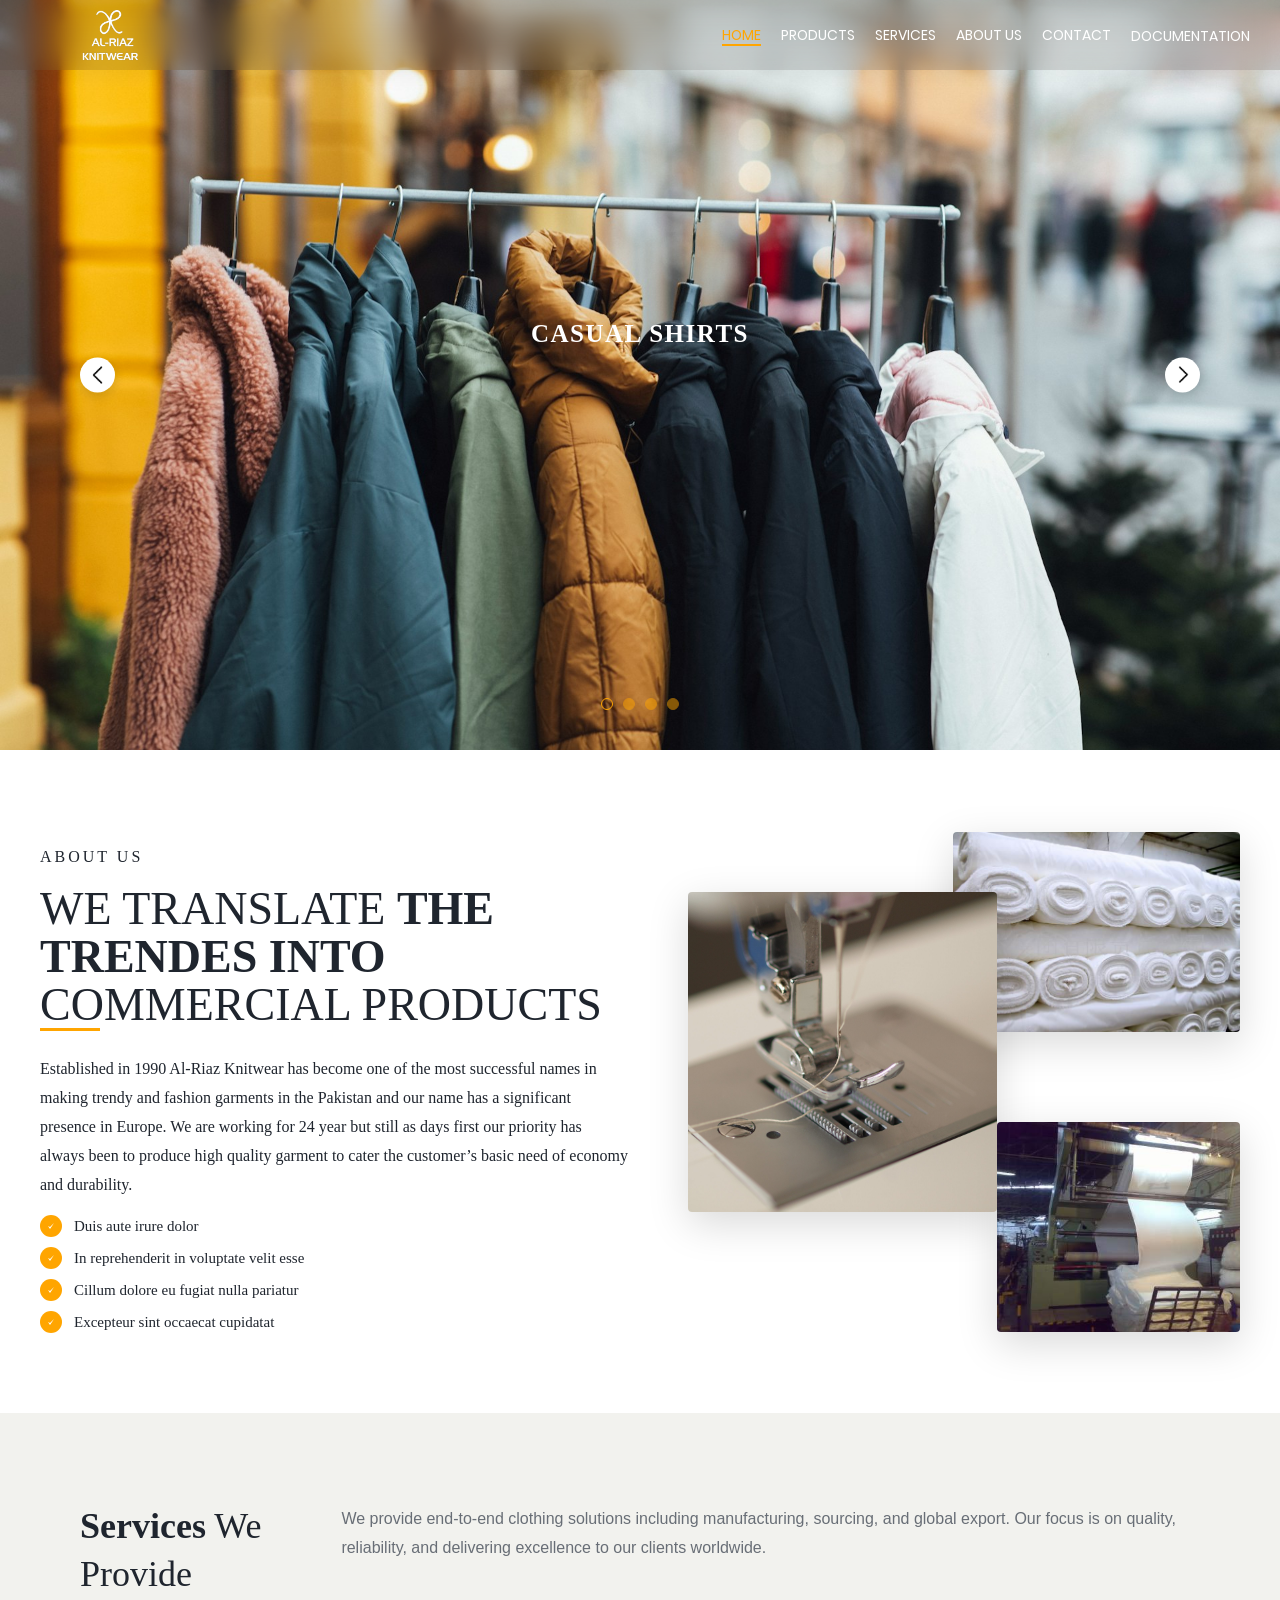
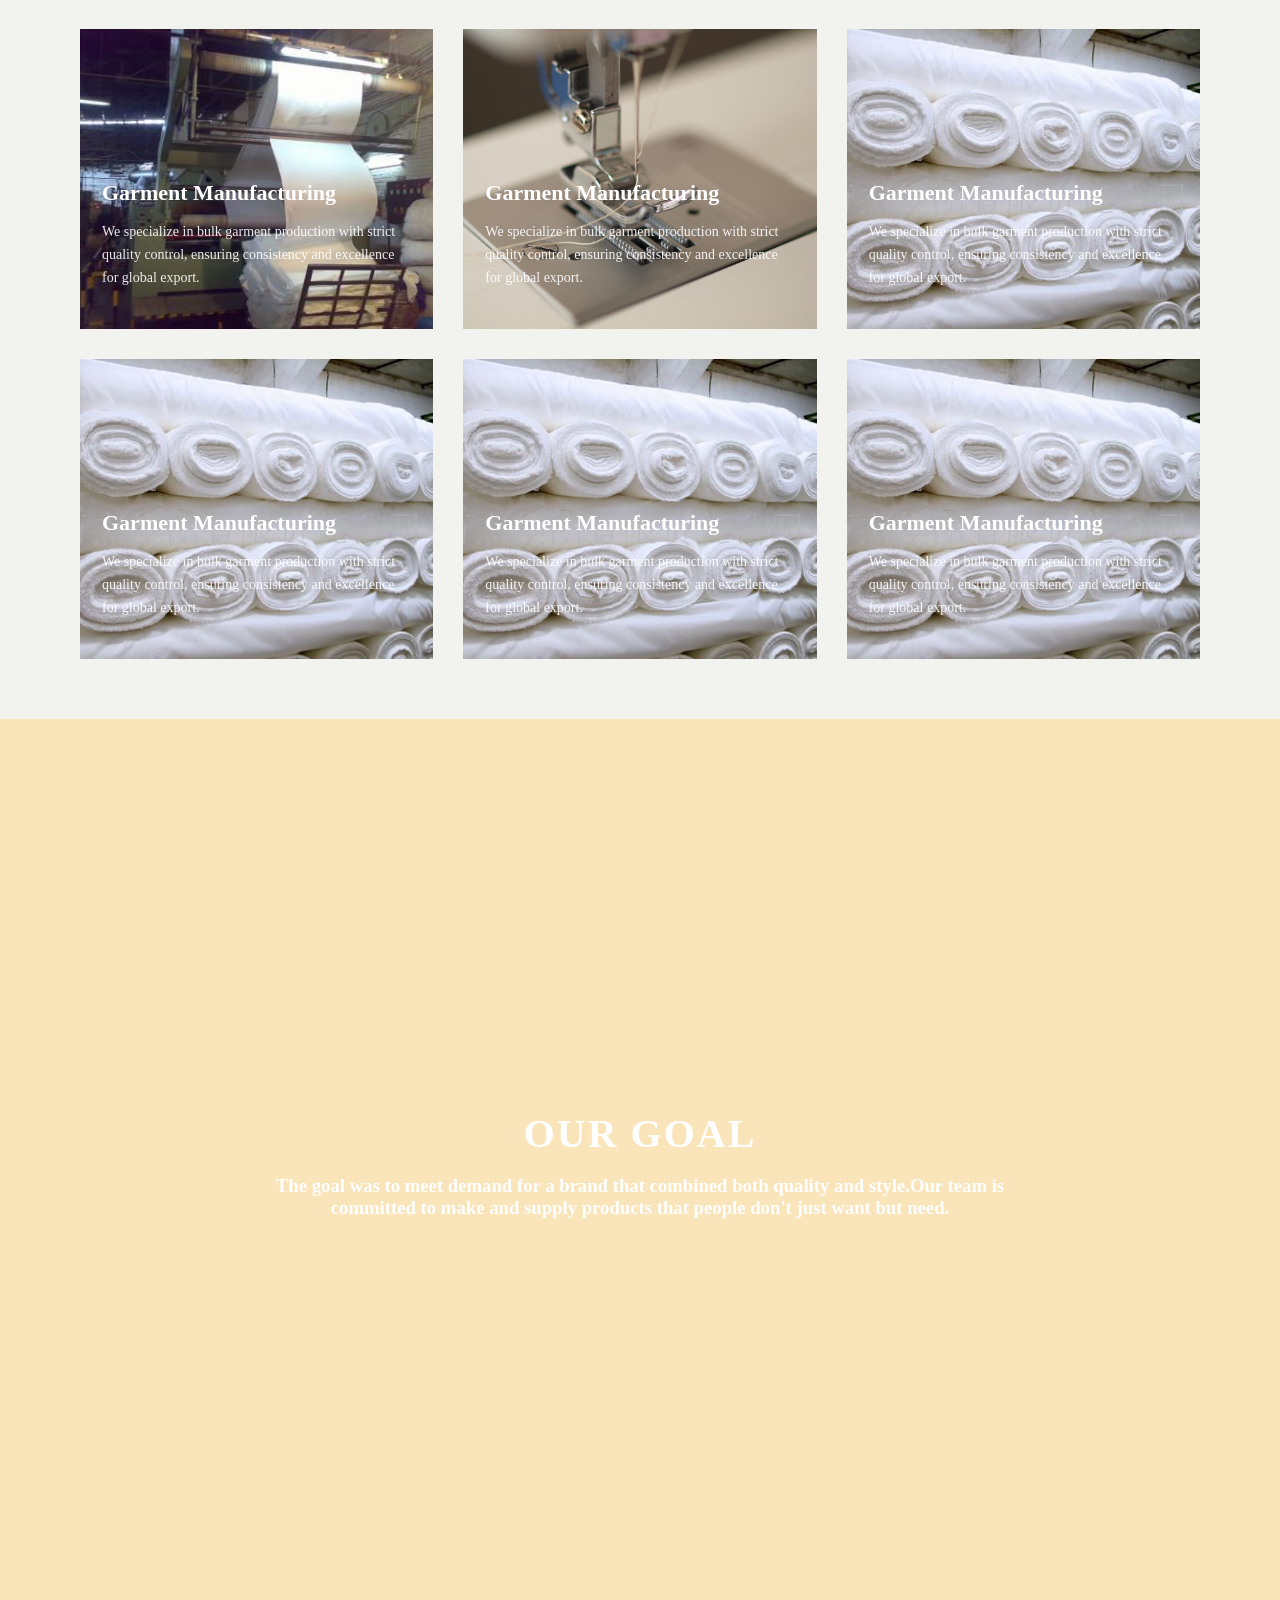
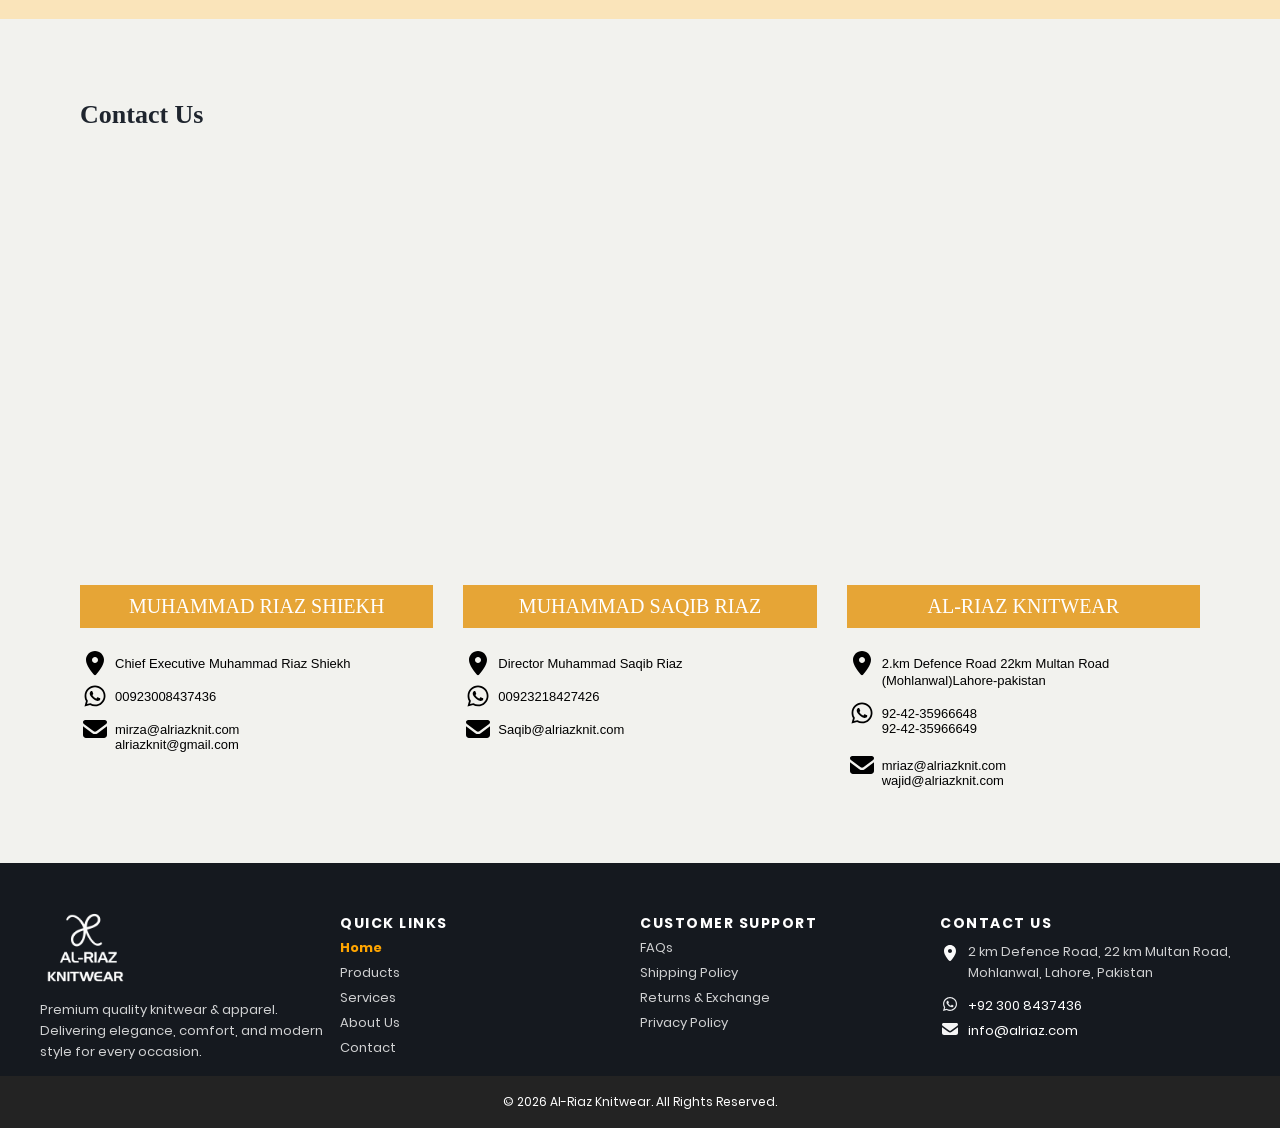
==== index.html @ 2ae4f2ba "first commit" ====
<!DOCTYPE html>
<html lang="en">
<head>
  <meta charset="UTF-8">
  <meta name="viewport" content="width=device-width, initial-scale=1.0">
  <title>Al-Riaz</title>
  <link rel="stylesheet" href="./css/index.css">
</head>
<header class="header">
  <div class="header-main">
    <div class="logo">
      <a href="./index.html">
        <img src="./assets/images/Logo main .png" alt="Logo">
      </a>
    </div>
     <button class="menu-toggle" id="menuToggle">☰</button>
    <nav class="nav" id="mainNav">
      <button id="closeMenu" class="close-btn">✖</button>
       <a href='#home' class="nav-link">Home</a>
      <a href="#products" class="nav-link">Products</a>
      <a href="#services" class="nav-link">Services</a>
      <a href="#About-us" class="nav-link">About Us</a>
      <a href="#contact" class="nav-link">Contact</a>
      <!-- <a href="#" class="nav-link">Documentation</a> -->
       <div class="nav-item dropdown">
  <a href="#" class="nav-link">Documentation</a>

  <div class="dropdown-menu">
    <a href="#" onclick="window.open('./Pdf/Smeta Audit Report of Al-Riaz Knitwear (Pvt.) Limited-2015.pdf')"
    >Sedex Report</a>
    <a href="#">Sedex Report Online</a>
    <a href="#" onclick="window.open('./Pdf/AL-Riaz profile .pdf')"
    >Profile</a>
  </div>
</div>

    </nav>
  </div>
</header>
<body>
 <div class="simple-carousel" id="home">
    <div class="carousel-slide">
      <div class="banner" style="background-image: url(./assets/images/markus-spiske-oEoe-qfymZQ-unsplash.jpg);">
        
        <div class="text-wrapper">
          <div class="overlay-text">
         <h3 class="first-text"><b>Casual Shirts</b></h3>
          </div>
       </div>
        </div>
      </div>
    
    <div class="carousel-slide">
      <div class="banner" style="background-image: url(./assets/images/northleg-official-r-ZMdzBOw-o-unsplash.jpg);">
      <div class="text-wrapper">
          <div class="overlay-text">
         <h3 class="first-text"><b>Casual Shirts</b></h3>
          </div>
        </div>
        </div>
      </div>
  

    <div class="carousel-slide">
      <div class="banner" style="background-image: url(./assets/images/neil-wallace-eTCogYz7kQE-unsplash.jpg);">
      <div class="text-wrapper">
          <div class="overlay-text">
         <h3 class="first-text"><b>Casual Shirts</b></h3>
          </div>
        </div>
      </div>
    </div>
    <div class="carousel-slide">
      <div class="banner" style="background-image: url(./assets/images/northleg-official-r-ZMdzBOw-o-unsplash.jpg);">
        <div class="text-wrapper">
          <div class="overlay-text">
         <h3 class="first-text"><b>Casual Shirts</b></h3>
          </div>
        </div>
      </div>
    </div>
    

    <!-- Navigation buttons -->
    <button class="prev">
  <img src="./assets/images/left-chevron.png" alt="">
</button>

<button class="next">
  <img src="./assets/images/right-arrow-angle.png" alt="">
</button>
    <div class="pagination"></div>
  </div>
 

<div class="about-section" id="About-us">

  <!-- LEFT: Content -->
  <div class="about-content" id="aboutContent">
    <p class="label" >About Us</p>  
    <h2 class="about-heading">WE TRANSLATE <strong>THE TRENDES INTO</strong> COMMERCIAL PRODUCTS</h2>
    <div class="divider"></div>
    <p class="about-text">Established in 1990 Al-Riaz Knitwear has become one of the most successful names in making trendy and fashion garments in the Pakistan and our name has a significant presence in Europe.
       We are working for 24 year but still as days first our priority has always been to produce high quality garment to cater the customer’s basic need of economy and durability.</p>
    <ul class="feature-list">
      <li>
        <span class="icon">
          <svg viewBox="0 0 10 10"><polygon points="2,5 4,8 8,2 4,6"/></svg>
        </span>
        Duis aute irure dolor
      </li>
      <li>
        <span class="icon">
          <svg viewBox="0 0 10 10"><polygon points="2,5 4,8 8,2 4,6"/></svg>
        </span>
        In reprehenderit in voluptate velit esse
      </li>
      <li>
        <span class="icon">
          <svg viewBox="0 0 10 10"><polygon points="2,5 4,8 8,2 4,6"/></svg>
        </span>
        Cillum dolore eu fugiat nulla pariatur
      </li>
      <li>
        <span class="icon">
          <svg viewBox="0 0 10 10"><polygon points="2,5 4,8 8,2 4,6"/></svg>
        </span>
        Excepteur sint occaecat cupidatat
      </li>
    </ul>
  </div>

  <!-- RIGHT: Images -->
  <div class="about-images" id="aboutImages">
    <div class="img-card top-right">
      <img src="./assets/images/32.jpg" alt="Interior room"/>
    </div>
    <div class="img-card center">
      <img src="./assets/images/Stitching-scaled.jpeg" alt="Industrial worker"/>
    </div>
    <div class="img-card bottom-right">
      <img src="./assets/images/35.jpg" alt="Industrial sparks"/>
    </div>
  </div>

</div>

<!-- --SERVICE--SECTION--START-- -->
 <div class="services-section" id="services">

  <!-- Header: ONE ROW -->
  <div class="services-header">
    <h2 ><strong>Services</strong> We<br>Provide</h2>
   <p>
We provide end-to-end clothing solutions including manufacturing, sourcing, and global export. Our focus is on quality, reliability, and delivering excellence to our clients worldwide.
</p>
  </div>

  <!-- Cards -->
  <div class="cards-grid">

    <!-- Card 1 -->
    <div class="service-card">
      <img src="./assets/images/35.jpg" alt="Iron Welding"/>
      <div class="card-text">
        <h3>Garment Manufacturing</h3>
       <p>We specialize in bulk garment production with strict quality control, ensuring consistency and excellence for global export.</p>
      </div>
    </div>

    <!-- Card 2 -->
    <div class="service-card">
      <img src="./assets/images/Stitching-scaled.jpeg" alt="Petroleum Refinery"/>
      <div class="card-text">
       <h3>Garment Manufacturing</h3>
       <p>We specialize in bulk garment production with strict quality control, ensuring consistency and excellence for global export.</p>
      </div>
    </div>

    <!-- Card 3 -->
    <div class="service-card">
      <img src="./assets/images/32.jpg" alt="Oil Plantation"/>
      <div class="card-text">
        <h3>Garment Manufacturing</h3>
       <p>We specialize in bulk garment production with strict quality control, ensuring consistency and excellence for global export.</p>
      </div>
    </div>
    <div class="service-card">
      <img src="./assets/images/32.jpg" alt="Oil Plantation"/>
      <div class="card-text">
        <h3>Garment Manufacturing</h3>
       <p>We specialize in bulk garment production with strict quality control, ensuring consistency and excellence for global export.</p>
      </div>
    </div>
    <div class="service-card">
      <img src="./assets/images/32.jpg" alt="Oil Plantation"/>
      <div class="card-text">
        <h3>Garment Manufacturing</h3>
       <p>We specialize in bulk garment production with strict quality control, ensuring consistency and excellence for global export.</p>
      </div>
    </div>
    <div class="service-card">
      <img src="./assets/images/32.jpg" alt="Oil Plantation"/>
      <div class="card-text">
        <h3>Garment Manufacturing</h3>
       <p>We specialize in bulk garment production with strict quality control, ensuring consistency and excellence for global export.</p>      </div>
    </div>

  </div>
</div>

<!-- --SERVICE--SECTION--End-- -->


<!-- --OUR-GOAL--SECTION--START-- -->
 <section class="hero-section">
  <div class="overlay"></div>

  <div class="hero-content">
    <h4>OUR GOAL</h4>
    <h3>The goal was to meet demand for a brand that combined both quality and style.Our team is committed to make and supply products that people don't just want but need.</h3>
  </div>
</section>
<!-- --OUR-GOAL--SECTION--EnD-- -->

<!-- --Contact-US--SECTION--Start-->
<div class="contact-section" id="contact">
  <div class="container">
    <h2 class="contact-text">Contact Us</h2>
    <!-- <p>Get in touch with our team for any inquiries or collaborations.</p> -->
 
<div class="map-container">
  <iframe
    id="googleMap"
    width="100%"
    height="450"
    style="border:0;"
    loading="lazy"
    referrerpolicy=""
    allowfullscreen>
  </iframe>
</div>

<div class="contact-container">

  <!-- 1 -->
  <div class="contact-card" >
    <h3>MUHAMMAD RIAZ SHIEKH</h3>
    
  <span class="locicon"><img class="locimg" src="./assets/svg/location-dot-solid-full.svg" alt="">
   <p class="num2">Chief Executive Muhammad Riaz Shiekh</p>
</span>
<span class="locicon">
  <img class="locimg" src="./assets/svg/whatsapp-brands-solid-full.svg" alt="">

  <a href="https://wa.me/923008437436"
     class="num"
     target="_blank">
    00923008437436
  </a>
</span>

<span class="locicon"><img class="locimg" src="./assets/svg/envelope-solid-full.svg" alt="">
<a  class="num" href="https://mail.google.com/mail/?view=cm&fs=1&to=mirza@alriazknit.com" target="_blank">
    mirza@alriazknit.com
    </a>
        
      
      </span>
        <p class="num3">
         
           <a href="https://mail.google.com/mail/?view=cm&fs=1&to=alriazknit@gmail.com" target="_blank">
     alriazknit@gmail.com
    </a>
        </p>
</div>

  <!-- 2 -->
  <div class="contact-card">
    <h3>MUHAMMAD SAQIB RIAZ</h3>
   <span class="locicon"><img class="locimg" src="./assets/svg/location-dot-solid-full.svg" alt="">
   <p class="num2">Director Muhammad Saqib Riaz</p>
</span>
<span class="locicon">
  <img class="locimg" src="./assets/svg/whatsapp-brands-solid-full.svg" alt="">

  <a href="https://wa.me/923218427426"
     class="num"
     target="_blank">
    00923218427426
  </a>
</span>

<span class="locicon"><img class="locimg" src="./assets/svg/envelope-solid-full.svg" alt="">
<a class="num" href="https://mail.google.com/mail/?view=cm&fs=1&to=Saqib@alriazknit.com" target="_blank">
    Saqib@alriazknit.com
    </a>
    </span>
  </div>

  <!-- 3 -->
  <div class="contact-card">
    <h3>AL-RIAZ KNITWEAR</h3>
   <span class="locicon"><img class="locimg" src="./assets/svg/location-dot-solid-full.svg" alt="">
   <a class="num" href="./Contact.html?location=2km+Defence+Road+22km+Multan+Road+(Mohlanwal)+Lahore+Pakistan">
    2.km Defence Road 22km Multan Road (Mohlanwal)Lahore-pakistan
</a>
</span>
   <span class="locicon"><img class="locimg" src="./assets/svg/whatsapp-brands-solid-full.svg" alt="">
<a href="https://wa.me/924235966648"
     class="num"
     target="_blank">
     92-42-35966648
    </a>
      </span>
        <p class="num3">
          <a href="https://wa.me/924235966649"
     aria-label="WhatsApp Al Riaz Knit"
     rel="noopener noreferrer"
     target="_blank"
          >
   92-42-35966649
    </a>
          </p>



          <span class="locicon"><img class="locimg" src="./assets/svg/envelope-solid-full.svg" alt="">
<a class="num" href="https://mail.google.com/mail/?view=cm&fs=1&to=mriaz@alriazknit.com" target="_blank">
    mriaz@alriazknit.com
    </a>
      </span>
        <p class="num3">
          <a href="https://mail.google.com/mail/?view=cm&fs=1&to=wajid@alriazknit.com" target="_blank">
    wajid@alriazknit.com
    </a>
          </p>
  </div>

</div>
 </div>
</div>
<!-- --Contact-US--SECTION--EnD-- -->

<!-- FOOTER -->
<footer class="footer">
  <div class="footer-container">

    <!-- LOGO + ABOUT -->
    <div class="footer-col">
      <img src="./assets/images/Logo main .png" class="footer-logo">
      <p class="logotext">
        Premium quality knitwear & apparel. Delivering elegance, comfort, and
        modern style for every occasion.
      </p>
    </div>

    <!-- QUICK LINKS -->
    <div class="footer-col">
      <h3>Quick Links</h3>
      <ul>
        <!-- <li><a href="./index.html">Home</a></li> -->
         <li><a href="#home" class="active">Home</a></li>
        <li><a href="#products" >Products</a></li>
        <li><a href="#services">Services</a></li>
        <li><a href="#About-us">About Us</a></li>
        <li><a href="#contact">Contact</a></li>
      </ul>
    </div>

    <!-- CUSTOMER SUPPORT -->
    <div class="footer-col">
      <h3>Customer Support</h3>
      <ul>
        <li><a href="#">FAQs</a></li>
        <li><a href="#">Shipping Policy</a></li>
        <li><a href="#">Returns & Exchange</a></li>
        <li><a href="#">Privacy Policy</a></li>
      </ul>
    </div>

    <!-- CONTACT -->
    <div class="footer-col">
      <h3>Contact Us</h3>
      <!-- <p>📍 2 km Defence Road, Lahore</p>
      <p>📞 +92 300 8437436</p>
      <p>✉️ info@alriaz.com</p> -->
      <p class="location1"><span><img src="./assets/svg/location-dot-solid-full.svg" alt=""></span>2 km Defence Road, 22 km Multan Road, Mohlanwal, Lahore, Pakistan
</p>
      <p class="location2"><span><img src="./assets/svg/whatsapp-brands-solid-full.svg" alt=""></span> <a href="tel:+923008437436">+92 300 8437436</a></p><br/>
      <p class="location3"><span><img src="./assets/svg/envelope-solid-full.svg" alt=""></span> <a href="mailto:info@alriaz.com">info@alriaz.com</a></p>
      
    </div>

  </div>

  <!-- BOTTOM -->

<div class="footer-bottom">
    <p >© 2026 Al-Riaz Knitwear. All Rights Reserved.</p>
  </div>

  </footer>
</body>

<!-- Header-heading-script --Start-->
<script>
const mainHeader = document.querySelector('.header');

let lastScroll = 0;
let animTimeout = null;
let hasAnimatedDown = false; 
let hasAnimatedUp = true;  

window.addEventListener('scroll', () => {
    let currentScroll = window.pageYOffset;

    // 🔽 Scroll Down → Hide header
    if (currentScroll > lastScroll) {
        mainHeader.classList.add('hide-top');
        mainHeader.classList.remove('show');

        triggerHeaderAnim('down');
    }

    // 🔼 Scroll Up → Show header
    else {
        mainHeader.classList.remove('hide-top');
        mainHeader.classList.add('show');

        triggerHeaderAnim('up');
    }

    lastScroll = currentScroll;
});

function triggerHeaderAnim(direction) {
  if (window.innerWidth <= 768) return; 

  if (direction === 'down') {
    if (hasAnimatedDown) return; 
    hasAnimatedDown = true;
    hasAnimatedUp = false;
  }

  if (direction === 'up') {
    if (hasAnimatedUp) return; 
    hasAnimatedUp = true;
    hasAnimatedDown = false;
  }

  const animClass = direction === 'down' 
    ? 'animate-from-top' 
    : 'animate-from-bottom';

  mainHeader.classList.remove('animate-from-top', 'animate-from-bottom');
  void mainHeader.offsetWidth;
  mainHeader.classList.add(animClass);

  clearTimeout(animTimeout);
  animTimeout = setTimeout(() => {
    mainHeader.classList.remove('animate-from-top', 'animate-from-bottom');
  }, 600);
}
</script>
<script>
    const menuToggle = document.getElementById("menuToggle");
    const closeMenu = document.getElementById("closeMenu");
    const nav = document.getElementById("mainNav");

    menuToggle.addEventListener("click", () => {
      nav.classList.add("show");
    });

    closeMenu.addEventListener("click", () => {
      nav.classList.remove("show");
    });
  </script>
<!-- Header-heading-script --End-->
  <script>
    const currentPage =
      window.location.pathname.split("/").pop() || "index.html";

    document.querySelectorAll(".nav-link").forEach(link => {
      const linkPage = link.getAttribute("href").replace("./", "");

      if (linkPage === currentPage) {
        link.classList.add("active");
      }
    });
    
  </script>

  <!-- Scroll-based active nav -->
  <script>
    function setActiveNav() {
      const sections = document.querySelectorAll('div[id]');
      let current = '';

      sections.forEach(section => {
        const sectionTop = section.offsetTop - 100; // Adjust for header
        const sectionHeight = section.offsetHeight;
        if (window.pageYOffset >= sectionTop && window.pageYOffset < sectionTop + sectionHeight) {
          current = section.getAttribute('id');
        }
      });

      document.querySelectorAll('.nav-link').forEach(link => {
        link.classList.remove('active');
        const href = link.getAttribute('href');
        if (href === `#${current}`) {
          link.classList.add('active');
        } else if (href === './index.html' && current === '') {
          link.classList.add('active');
        }
      });
    }

    window.addEventListener('scroll', setActiveNav);
    setActiveNav(); // Set on load
  </script>


<!-- BACKGROUNG--IAGE---START -->
   <script>
const slides = document.querySelectorAll(".carousel-slide");
const prevBtn = document.querySelector(".prev");
const nextBtn = document.querySelector(".next");
const pagination = document.querySelector(".pagination");

let currentIndex = 0;

slides.forEach((_, index) => {
  const dot = document.createElement("div");
  dot.classList.add("dot");

  dot.addEventListener("click", () => {
    currentIndex = index;
    showSlide(currentIndex);
  });

  pagination.appendChild(dot);
});

const dots = document.querySelectorAll(".dot");
function showSlide(index) {
  // Pehle wali slide ko prev-slide class do
  slides.forEach(slide => {
    if (slide.classList.contains("active")) {
      slide.classList.add("prev-slide");
      slide.classList.remove("active");

      // Animation khatam hone ke baad prev-slide remove karo
      setTimeout(() => {
        slide.classList.remove("prev-slide");
      }, 600);
    }
  });
  // Dots update karo
  dots.forEach(dot => dot.classList.remove("active"));

  // Nai slide active karo
  slides[index].classList.add("active");
  dots[index].classList.add("active");
}
// next / prev
function nextSlide() {
  currentIndex = (currentIndex + 1) % slides.length;
  showSlide(currentIndex);
}

function prevSlide() {
  currentIndex = (currentIndex - 1 + slides.length) % slides.length;
  showSlide(currentIndex);
}

nextBtn.addEventListener("click", nextSlide);
prevBtn.addEventListener("click", prevSlide);

setInterval(nextSlide, 4000);

showSlide(currentIndex);
</script>
<!-- BACKGROUNG--IAGE---END -->

<!-- --ABOUT--SECTION--SECRIPT--START-- -->
<script>
  const observer = new IntersectionObserver((entries) => {
    entries.forEach(entry => {
      if (entry.isIntersecting) {
        entry.target.classList.add('visible');
        observer.unobserve(entry.target);
      }
    });
  }, { threshold: 0.15 });

  document.querySelectorAll('#aboutContent, #aboutImages').forEach(el => observer.observe(el));

  // Trigger immediately if already in view (page load)
  window.addEventListener('load', () => {
    document.querySelectorAll('#aboutContent, #aboutImages').forEach(el => {
      const rect = el.getBoundingClientRect();
      if (rect.top < window.innerHeight) el.classList.add('visible');
    });
  });
</script>
<!-- --ABOUT--SECTION--SECRIPT--END-- -->

<!-- Map--Script -->
<script>
function loadMap(location) {
  document.getElementById("googleMap").src =
    "https://www.google.com/maps?q=" +
    encodeURIComponent(location) +
    "&output=embed";
}


window.addEventListener("DOMContentLoaded", () => {
  const params = new URLSearchParams(window.location.search);
  const loc = params.get("location");

 
  loadMap(
    loc
      ? loc
      : "2 km Defence Road, 22 km Multan Road, Mohlanwal, Lahore, Pakistan"
  );
});
</script>
<!-- // Drop-Down -->
<script>
  document.querySelectorAll('.dropdown > .nav-link').forEach(link => {
  link.addEventListener('click', function(e) {
    if (window.innerWidth <= 768) {
      e.preventDefault();
      this.nextElementSibling.classList.toggle('show-dropdown');
    }
  });
});
</script>
</html>
---- css/index.css ----
@font-face {
  font-family: "poppins";
  src: url("../assets/fonts/Poppins-Regular.ttf") format("truetype");
  font-weight: 400;
}

@font-face {
  font-family: "poppins";
  src: url("../assets/fonts/Poppins-Bold.ttf") format("truetype");
  font-weight: 700;
}

@font-face {
  font-family: "poppins";
  src: url("../assets/fonts/Poppins-ExtraBold.ttf") format("truetype");
  font-weight: 800;
}
/* *,
*::before,
*::after {
  box-sizing: border-box;
  margin: 0;
  padding: 0;
} */
html,
body {
  margin: 0;
  padding: 0;
  box-sizing: border-box;
  scroll-behavior: smooth;
  overflow-x: hidden;
  width: 100%;
}
/* body {
  margin: 0;
  padding: 0;
  box-sizing: border-box;
  scroll-behavior: smooth;
} */
/* parent */
.dropdown {
  position: relative;
}

/* menu hidden */
.dropdown-menu {
  position: absolute;
  top: 100%;
  left: 0;
  background: white;
  min-width: 400px;
  display: flex;
  flex-direction: column;

  opacity: 0;
  visibility: hidden;
  transform: translateY(10px);

  transition: all 0.3s ease;
  box-shadow: 0 5px 15px rgba(0,0,0,0.1);
  z-index: 1000;
}

/* links */
.dropdown-menu a {
  padding: 10px 12px;
  text-decoration: none;
  color: black;
  font-size: 13px;
}

.dropdown-menu a:hover {
  background: orange;
}

/* show on hover */
.dropdown:hover .dropdown-menu {
  opacity: 1;
  visibility: visible;
  transform: translateY(0);
}
/* .show-dropdown {
  opacity: 1 !important;
  visibility: visible !important;
  transform: translateY(0) !important;
} */
.header {
  background: rgba(53, 50, 50, 0.178);
  backdrop-filter: blur(17px);
  box-sizing: border-box;
  margin: 0;
  /* padding: 0px 0px; */
  position: fixed;
  left: 0;
  width: 100%;
  height: 70px;
  z-index: 1001;
  display: flex;
  transition:
    transform 0.3s ease,
    top 0.3s ease;
  box-shadow: 0 4px 20px rgba(0, 0, 0, 0.06);
}
.header.scrolled {
  /* padding: 8px 0px; */
  box-shadow: 0 6px 25px rgba(0, 0, 0, 0.1);
}
.header.hide-top {
  transform: translateY(-100%);
}

.header.show {
  transform: translateY(0);
}
.header-main {
  display: flex;
  align-items: center;
  width: 100%;
  transition:
    transform 0.4s ease,
    opacity 0.4s ease;
  opacity: 1;
  justify-content: space-between; /* 👈 important */

  position: relative;
}

.header.hide-top .header-main {
  transform: translateY(-30px);
  opacity: 0;
}

/* show state */
.header.show .header-main {
  transform: translateY(0);
  opacity: 1;
}

.logo img {
  width: 110px;
  position: relative;
  left: 50%;
  margin-top: 12px;
}

.nav {
  font-family: poppins;
  font-weight: 400;
  display: flex;
  gap: 20px;
  align-items: center;
  text-transform: uppercase;
  justify-content: flex-end;
  flex: 1;
  margin-right: 30px;
  order: 2;
}

.nav-link {
  position: relative;
  text-decoration: none;
  font-size: 14px;
  color: white;
  text-underline-offset: 0.15em;
  display: inline-block;
}

.nav-link::after {
  content: "";
  position: absolute;
  left: 0;
  bottom: 0;
  width: 100%;
  height: 2px;
  background-color: orange;
  transform: scaleX(0);
  transition: transform 0.3s ease;
}
.nav-link.active::after {
  transform: scaleX(1);
}
.nav-link:hover::after {
  transform: scaleX(1);
}

.nav-link::after {
  transform-origin: right;
}
.nav-link:hover::after {
  transform-origin: left;
}

.nav-link.active {
  color: orange;
  /* text-decoration-color: currentColor; */
}

.menu-toggle {
  display: none;
}

.close-btn {
  display: none;
}

.search-overlay {
  position: fixed;
  top: 0;
  left: 0;
  width: 100%;
  height: 100%;
  backdrop-filter: blur(3px);
  background: rgba(0, 0, 0, 0.2);
  display: none;
  z-index: 3000;
  transition: opacity 0.3s ease;
}

/* Active state */
.search-overlay.active {
  display: block;
  animation: fadeIn 0.3s ease forwards;
}

.search-container {
  position: absolute;
  top: 15%; /* thoda niche from header */
  left: 50%;
  transform: translateX(-50%);
  width: 80%;
  max-width: 500px;
  background: #fff;
  padding: 10px 10px;
  box-shadow: 0 5px 25px rgba(0, 0, 0, 0.2);
  display: flex;
  align-items: center;
}
.search-container img {
  width: 18px;
  margin-left: 10px;
}
.search-btn {
  background: none;
  border: none;
  font-size: 18px;
  cursor: pointer;
  margin-left: auto;
  position: relative;
  color: white;
  order: 3;
}
.search-btn img {
  width: 23px;
  filter: invert(1) brightness(1.2);
}

.search-input {
  width: 100%;
  border: none;
  outline: none;
  background: transparent;
  font-size: 14px;
  padding-left: 0px;
  flex: 1;
}

.search-close {
  position: absolute;
  top: -35px;
  left: 0px;
  background: none;
  border: none;
  font-size: 18px;
  border-radius: 50%;
  cursor: pointer;
  color: white;
}
.header.search-open {
  height: 80px;
  transition: height 0.3s ease;
}

/* Fade in animation */
@keyframes fadeIn {
  from {
    opacity: 0;
  }
  to {
    opacity: 1;
  }
}
.search-close.active {
  display: block;
}
.search-icon {
  position: absolute;
  right: 10px;
  top: 50%;
  transform: translateY(-50%);
  width: 16px;
}
@media (min-width: 1440px) {
  .nav-link {
    font-size: 20px;
  }
  .header {
    height: 100px;
  }
  .logo img {
    width: 150px;
  }
  .search-btn img {
    width: 30px;
  }
}
@media (min-width: 768px) and (max-width: 1024px) {
  .nav {
    gap: 20px;
  }
  .logo img {
    width: 100px;

    left: 20px;
  }
}
/* Mobile / Tablet */
@media (max-width: 768px) {
  .nav-link:hover::after {
    left: 0px;
  }
  .nav-link.active::after {
    /* width: 210px; */
    left: 0px;
  }
  .header-main {
    display: flex;
    width: 100%;
    /* padding: 10px 10px; */
    justify-content: center;
    text-align: center;
    position: relative;
    /* box-sizing: border-box; */
  }
  .logo img {
    /* position: absolute; */
    left: 50%;
    transform: translateX(-50%);
  }
  .menu-toggle {
    display: block;
    font-size: 26px;
    background: none;
    border: none;
    margin-right: auto;
    cursor: pointer;
    color: black;
    position: absolute;
    left: 10px;
    padding: 0;
    line-height: 1;
  }

  .nav {
    align-items: flex-start;
    position: absolute;
    top: -100%;
    left: 0;
    /* top: 70px; */
    width: 100%;
    height: 500px;
    /* background: rgba(90, 84, 84, 0.562); */
    background: rgba(71, 70, 70, 0.637);
    flex-direction: column;
    /* padding: 30px 20px; */
    box-shadow: 4px 0 15px rgba(0, 0, 0, 0.15);
    transition: left 0.3s ease;
    z-index: 2000;
    opacity: 0;
    pointer-events: none;
    /* border-bottom: 1px solid rgba(255,255,255,0.1); */
  }
  .nav.show {
    /* position: fixed; */
    /* top: 70px;  */
    opacity: 1;
    pointer-events: auto;
  }

  .nav-link {
    font-size: 14px;
    font-family: poppins;
    text-decoration: none;
    color: #222;
    display: flex;
    margin: auto;
    align-items: center;
    justify-content: center;
    width: 100%;
    border-bottom: 1px solid #b8b5b5;
    /* padding: 0px 10px; */
  }
  /* .nav-link:last-child { border-bottom: none;} */

  .close-btn {
    display: block;
    font-size: 26px;
    margin-left: 92%;
    margin-top: 40px;
    color: black;
    cursor: pointer;
    background: none;
    border: none;
  }

  .search-btn {
    position: absolute;
    right: 10px;
    font-size: 20px;
  }
}

@media (max-width: 320px) {
  .close-btn {
    margin-left: 88%;
    margin-top: 40px;
  }
}
/* Logo & nav items — initial state */

.logo img,
.nav-link {
  transition:
    opacity 0.4s ease,
    transform 0.4s ease;
}

/* Background---Image ---STart */
.carousel-main {
  height: 920px;
  /* margin-top: 120px; */
  background: #f5f5f5;
}
.simple-carousel {
  /* background-color:black; */
  position: relative;
  width: 100%;
  margin: 0px auto;
  overflow: hidden;
  margin-top: 0px;
}

.carousel-slide {
  display: none;
  width: 100%;
  height: 750px;
  animation: none;
}

.carousel-slide.active {
  display: flex;
  opacity: 1;
  pointer-events: auto;
  animation: slideInRight 0.6s ease forwards;
  z-index: 2; /* ← upar rahega */
}

.carousel-slide.prev-slide {
  opacity: 1;
  pointer-events: none;
  animation: slideOutLeft 0.6s ease forwards;
  z-index: 1; /* ← neeche rahega */
}

@keyframes slideInRight {
  from {
    opacity: 0;
    transform: translateX(60px);
  }
  to {
    opacity: 1;
    transform: translateX(0);
  }
}

@keyframes slideOutLeft {
  from {
    opacity: 1;
    transform: translateX(0);
  }
  to {
    opacity: 0;
    transform: translateX(-60px);
  }
}
.banner {
  width: 100%;
  height: 100%;
  display: flex;
  background-repeat: no-repeat;
  background-size: cover;
  background-position: center;
  display: inline-block;
  object-fit: contain;
}
.text-wrapper {
  margin: 25% auto;
}
.overlay-text {
  padding: 0px;
  width: 100%;
}
.first-text {
  font-size: 25px;
  text-align: center;
  color: white;
  font-weight: 700;
  letter-spacing: 1.5px;
  text-transform: uppercase;
}

.second-text {
  padding: 15px 20px;
  background-color: black;
  color: white;
  margin-top: -20px;
  font-size: 12px;
  text-align: center;
  font-weight: 700;
  letter-spacing: 1.5px;
  border-radius: 30px;
  cursor: pointer;
  border: none;
  margin-left: 40px;
}

/* Buttons */
.prev,
.next {
  position: absolute;
  top: 50%;
  transform: translateY(-50%);
  background: white;
  color: #333;
  border: none;
  font-size: 20px;
  border-radius: 50%;
  width: 35px;
  height: 35px;

  display: flex;
  justify-content: center;
  align-items: center;

  cursor: pointer;
  box-shadow: 0 4px 12px rgba(0, 0, 0, 0.15);
  transition: all 0.3s ease;
}
.prev img {
  width: 25px;
  height: 25px;
  object-fit: contain;
  /* margin-top: 3px;
  margin-left: -2px; */
}
.next img {
  width: 25px;
  height: 25px;
  object-fit: contain;
  /* margin-top: 3px; */
  margin-left: 2px;
}
.prev:hover,
.next:hover {
  background: orange;
  transform: translateY(-50%) scale(1.1);
}

.prev {
  left: 80px;
}
.next {
  right: 80px;
}

.pagination {
  position: absolute;
  bottom: 40px;
  left: 50%;
  transform: translateX(-50%);
  display: flex;
  gap: 10px;
}

.dot {
  width: 10px;
  height: 10px;
  border-radius: 100%;
  /* background: #707979; */
  background: orange;
  opacity: 0.5;
  cursor: pointer;
  transition: all 0.3s ease;
  border: 1px solid orange;
}

/* active dot */
.dot.active {
  width: 10px;
  height: 10px;
  opacity: 1;
  background: none;
  border: lid red solid #707979;
}
@media (max-width: 1440px) {
  .carousel-main {
    /* margin-top: 100px; */
    height: 910px;
  }
  .simple-carousel {
    /* margin: 50px auto; */
    margin-top: 0px;
  }
}
@media (max-width: 1024px) {
  .carousel-main {
    /* margin-top: 100px; */
    height: 910px;
  }
  .simple-carousel {
    /* margin: 50px auto; */
    margin-top: 0px;
  }
  .prev,
  .next {
    top: 50%;
  }
}

@media (max-width: 768px) {
  .carousel-main {
    /* margin-top: 71px; */
    height: 650px;
  }
  .simple-carousel {
    /* margin: 60px auto; */
    height: 570px;
    margin-top: 0px;
  }
  .prev,
  .next {
    top: 50%;
  }
  .pagination {
    bottom: 20px;
  }
  .banner {
    height: 570px;
  }
  /* .first-text { font-size: 20px; }
  .second-text { font-size: 20px; } */
}
@media (max-width: 430px) {
  .carousel-main {
    height: 620px;
  }
  .text-wrapper {
    margin: auto;
  }

  .simple-carousel {
    /* margin: 60px auto; */
    height: 520px;
    margin-top: 0px;
  }
  .banner {
    height: 570px;
  }
  .prev {
    left: 0px;
    top: 50%;
  }
  .next {
    right: 0px;
    top: 50%;
    /* display: none; */
  }
}
/* Background---Image ---End */

/* <!-- --ABOUT--SECTION--SECRIPT--END-- --> */
.about-section {
  display: flex;
  align-items: center;
  gap: 60px;
  max-width: 1200px;
  margin: 0 auto;
  padding: 80px 0px;
  scroll-margin-top: 80px;
}

/* ── LEFT CONTENT ── */
.about-content {
  flex: 1;
  min-width: 0;
  opacity: 0;
  transform: translateX(-30px);
  transition:
    opacity 0.8s ease,
    transform 0.8s ease;
}
.about-content.visible {
  opacity: 1;
  transform: translateX(0);
}

.label {
  font-family: "Open Sans";
  font-size: 16px;
  letter-spacing: 3px;
  line-height: 22.8571px;
  text-transform: uppercase;
  color: rgb(31, 37, 46);
  /* margin: 0;
   padding: 0; */
  /* margin-bottom: 16px; */
}

.about-heading {
  font-family: "Open Sans";
  font-size: clamp(36px, 4vw, 46px);
  font-weight: 400;
  line-height: 47.88px;
  color: rgb(31, 37, 46);
  margin: 0;
  padding: 0;

  /* margin-bottom: 20px;  */
}
.about-content h2 strong {
  font-weight: 700;
}

.divider {
  width: 60px;
  height: 3px;
  background-color: orange;
  margin-bottom: 24px;
  transform: scaleX(0);
  transform-origin: left;
  transition: transform 0.6s ease 0.5s;
}
.about-content.visible .divider {
  transform: scaleX(1);
}

.about-text {
  font-family: "Open Sans";
  font-size: 16px;
  line-height: 28.8px;
  color: rgb(31, 37, 46);
  /* margin-bottom: 28px; */
}

.feature-list {
  list-style: none;
  display: flex;
  flex-direction: column;
  gap: 10px;
  margin: 0;
  padding: 0;
}
.feature-list li {
  display: flex;
  align-items: center;
  gap: 12px;
  font-size: 15px;
  color: rgb(31, 37, 46);
  opacity: 0;
  transform: translateX(-16px);
  transition:
    opacity 0.5s ease,
    transform 0.5s ease;
}
.about-content.visible .feature-list li:nth-child(1) {
  opacity: 1;
  transform: translateX(0);
  transition-delay: 0.6s;
}
.about-content.visible .feature-list li:nth-child(2) {
  opacity: 1;
  transform: translateX(0);
  transition-delay: 0.75s;
}
.about-content.visible .feature-list li:nth-child(3) {
  opacity: 1;
  transform: translateX(0);
  transition-delay: 0.9s;
}
.about-content.visible .feature-list li:nth-child(4) {
  opacity: 1;
  transform: translateX(0);
  transition-delay: 1.05s;
}

.feature-list li .icon {
  width: 22px;
  height: 22px;
  border-radius: 50%;
  background: orange;
  display: flex;
  align-items: center;
  justify-content: center;
  flex-shrink: 0;
}
.feature-list li .icon svg {
  width: 10px;
  height: 10px;
  fill: #fff;
}

/* ── RIGHT IMAGES ── */
.about-images {
  flex: 0 0 46%;
  position: relative;
  height: 500px;
  opacity: 0;
  transform: translateX(30px);
  transition:
    opacity 0.8s ease 0.2s,
    transform 0.8s ease 0.2s;
}
.about-images.visible {
  opacity: 1;
  transform: translateX(0);
}

.img-card {
  position: absolute;
  border-radius: 4px;
  overflow: hidden;
  box-shadow: 0 12px 40px rgba(0, 0, 0, 0.15);
  transition:
    transform 0.4s ease,
    box-shadow 0.4s ease;
}
.img-card:hover {
  transform: scale(1.03) translateY(-4px);
  box-shadow: 0 20px 50px rgba(0, 0, 0, 0.22);
}
.img-card img {
  width: 100%;
  height: 100%;
  object-fit: cover;
  display: block;
  cursor: pointer;
}

/* Positions matching reference */
.img-card.top-right {
  top: 0;
  right: 0;
  width: 52%;
  height: 200px;
}
.img-card.center {
  top: 60px;
  left: 0;
  width: 56%;
  height: 320px;
  z-index: 2;
}
.img-card.bottom-right {
  bottom: 0;
  right: 0;
  width: 44%;
  height: 210px;
}

/* ── RESPONSIVE ── */
@media (max-width: 1024px) {
  .about-section {
    gap: 30px;
    padding: 80px 40px;
  }
  .about-images {
    flex: 0 0 46%;
    position: relative;
    height: 585px;
  }
}
@media (max-width: 768px) {
  .about-section {
    flex-direction: column;
    padding: 60px 35px;
  }
  .about-images {
    width: 100%;
    height: 400px;
    flex: none;
  }
}
@media (max-width: 320px) {
  .about-section {
    flex-direction: column;
    padding: 60px 20px;
  }
  .about-images {
    width: 100%;
    height: 400px;
    flex: none;
  }
}
/* <!-- --ABOUT--SECTION--SECRIPT--END-- --> */

/* <!-- --SERVICE--SECTION--START-- --> */
.services-section {
  max-width: 1200px;
  margin: 0 auto;
  padding: 60px 80px;
  background: #f2f2ee;
  scroll-margin-top: 80px;
}

/* Header — ONE ROW: heading left, para right */
.services-header {
  display: flex;
  align-items: flex-start;
  gap: 80px;
  /* margin-bottom: 50px; */
}
.services-header h2 {
  font-family: Merriweather, serif;
  color: rgb(31, 37, 46);
  font-size: 36px;
  font-weight: 400;
  line-height: 47.88px;
  flex: 0 0 auto;
  text-size-adjust: 100%;
}
.services-header h2 strong {
  font-weight: 700;
}
.services-header p {
  font-size: 16px;
  line-height: 28.8px;
  color: rgb(104, 110, 118);
  font-family: "Open Sans", sans-serif;
  text-size-adjust: 100%;
  flex: 1;
  padding-top: 16px;
}

/* Cards grid */
.cards-grid {
  display: grid;
  grid-template-columns: repeat(3, 1fr);
  gap: 30px;
}

/* Single card */
.service-card {
  position: relative;
  height: 300px;
  overflow: hidden;
  cursor: pointer;
}

.service-card img {
  position: absolute;
  inset: 0;
  width: 100%;
  height: 100%;
  object-fit: cover;
  transition: transform 0.5s ease;
}
.service-card:hover img {
  transform: scale(1.06);
}

/* Text box at bottom — orange ONLY on text area on hover */
.card-text {
  position: absolute;
  bottom: 0;
  left: 0;
  right: 0;
  padding: 20px 22px 26px;
  z-index: 3;
  /* background: rgba(0, 0, 0, 0.58); */
  transition: background 0.35s ease;
}
.service-card:hover .card-text {
  background: orange;
}

.card-text h3 {
  font-family: "Playfair Display", serif;
  font-size: 22px;
  font-weight: 700;
  color: #fff;
  margin-bottom: 8px;
}
.card-text p {
  font-size: 14px;
  line-height: 1.65;
  color: rgba(255, 255, 255, 0.9);
}

@media (max-width: 1024px) {
  .services-section {
    padding: 60px 35px;
  }
}
@media (max-width: 768px) {
  .services-header {
    /* flex-direction: column;  */
    gap: 30px;
  }
  .cards-grid {
    grid-template-columns: repeat(2, 1fr);
    gap: 20px;
  }
  .service-card {
    height: 300px;
  }
}
@media (max-width: 320px) {
  .services-section {
    padding: 40px 20px;
  }
  .services-header {
    flex-direction: column;
    gap: 0px;
  }
  .services-header h2 {
    margin: 0;
  }
  .services-header p {
    padding-top: 0px;
  }
  .cards-grid {
    grid-template-columns: 1fr;
    gap: 15px;
  }
}
/* <!-- --SERVICE--SECTION--End-- --> */

/* <!-- --OUR-GOAL--SECTION--START-- --> */
.hero-section {
  height: 100vh;
  background: url("../assets/images/transpotate.jpg") center/cover no-repeat;

  /* 🔥 IMPORTANT (parallax effect) */
  background-attachment: fixed;

  position: relative;
  display: flex;
  justify-content: center;
  align-items: center;
  text-align: center;
}

/* Red overlay */
.overlay {
  position: absolute;
  width: 100%;
  height: 100%;
  background: rgba(245, 197, 108, 0.466);
  top: 0;
  left: 0;
}

/* Content */
.hero-content {
  position: relative;
  color: white;
  z-index: 2;
  max-width: 800px;
}

.hero-content h4 {
  font-size: 18px;
  letter-spacing: 2px;
}

.hero-content h4 {
  font-size: 40px;
  margin: 10px 0;
}

.hero-content button {
  margin-top: 20px;
  padding: 12px 25px;
  background: red;
  border: none;
  color: white;
  cursor: pointer;
}
@media (max-width: 768px) {
  .hero-section {
    background-attachment: scroll;
  }
}
/* <!-- --OUR-GOAL--SECTION--END-- --> */

/* <!-- --Contact-US--SECTION--Start--> */
.contact-section {
  padding: 60px 80px;
  background: #f2f2ee;
}
.contact-text
{
  font-family: "Open Sans";
  font-size: 26px;
  line-height: 28.8px;
  color: rgb(31, 37, 46);
}
.map-container {
  max-width: 100%;
  height: auto;
  margin: auto;
  /* padding: 0px 50px; */
}
iframe {
  width: 100%;
  height: 400px;
  border: none;
}
.contact-container {
  /* border:1px solid red; */
  width: 100%;
  margin: auto;
  margin-top: 10px;
  display: grid;
  grid-template-columns: repeat(3, 1fr);
  gap: 30px;
}
.contact-card h3 {
  font-family: "Open Sans";
  background: rgba(230, 164, 51, 0.986);
  color: white;
  text-align: center;
  padding: 10px;
  font-weight: 300;
  font-size: 20px;
  margin-bottom: 20px;
}

.num2 {
  margin: 8px 0;
  font-size: 13px;
  line-height: 1.3;
  font-family: sans-serif;
}
.num {
  margin: 8px 0;
  font-size: 13px;
  line-height: 1.3;
  font-family: sans-serif;
  color: black;
  text-decoration: none;
}

.num:hover {
  color: orange;
}
.num p{
  text-decoration: none;
}

.num:hover {
  text-decoration: underline;
  color: orange;
}
.num3 {
  font-size: 13px;
  line-height: 1.3;
  font-family: sans-serif;
  color: black;
  text-decoration: none;
  margin-top: -10px;
  margin-left: 35px;
}
.num3 a {
  color: black;
  text-decoration: none;
}
.num3:hover {
  text-decoration: underline;
  cursor: pointer;
  color: orange;
}
.num3:hover a {
  color: orange;
}
.locicon {
  display: flex;
  gap: 5px;
  align-items: flex-start;
}

.locimg {
  height: 30px;
  filter: brightness(0);
}

@media (max-width: 1024px) {
  .contact-card h3 {
    font-size: 28px;
  }
}

@media (max-width: 768px) {
  .map-container {
    width: 100%;
    height: auto;
    padding: 0px 15px;
  }
  .contact-container {
    width: auto;
    padding: 0px 15px;
    grid-template-columns: repeat(2, 1fr);
  }
  .contact-card h3 {
    font-size: 19px;
  }
}
@media (max-width: 320px) {
  .contact-section{
  padding: 30px 20px;
  }
  .map-container {
    height: auto;
    padding: 0px 0px;
  }
  .contact-container {
    padding: 0px 15px;
    grid-template-columns: repeat(1, 1fr);
    gap: 0px;
  }
  .contact-card h3 {
    font-size: 19px;
  }
}
/* <!-- --Contact-US--SECTION--End--> */

/* FOOTER */
.footer {
  background: rgb(21, 25, 31);
  color: white;
  padding-top: 50px;
  font-family: poppins;
}

/* CONTAINER */
.footer-container {
  max-width: 1200px;
  margin: auto;
  display: grid;
  grid-template-columns: repeat(4, 1fr);
  /* gap: 40px; */
  padding: 0 20px;
 
}

/* LOGO */
.footer-logo {
  width: 150px;
  margin-left: -30px;
  margin-top: -10px ;
}
.logotext{
  font-size: 13px;
  line-height: 1.6;
  color: rgba(255,255,255,0.8);
  margin-top: -10px;
  
}
/* HEADINGS */
.footer-col h3 {
  font-size: 14px;
  margin: 0px;
  letter-spacing: 1.5px;
  text-transform: uppercase;
  color: white;
 
}

/* TEXT */
.location1{
  display: inline-flex;
  align-items: center;
  gap: 8px;
  font-size: 13px;
  line-height: 1.6;
  color: rgba(255,255,255,0.8);
  margin: 8px 0 4px;
}
.location1 span img {
  width: 20px;
  height: 20px;
  display: block;
  margin-top: -20px;
}
.location2{
  display: inline-flex;
  align-items: center;
  gap: 8px;
  font-size: 13px;
  line-height: 1.6;
  color: rgba(255,255,255,0.8);
  margin: 8px 0 4px;
}
.location2 span img {
  width: 20px;
  height: 20px;
  display: block;
  margin-top: -5px;
}
.location3{
  display: inline-flex;
  align-items: center;
  gap: 8px;
  font-size: 13px;
  line-height: 1.6;
  color: rgba(255,255,255,0.8);
  margin-top: -5px;
    
}
.location3 span img {
  width: 20px;
  height: 20px;
  display: block;
  margin-top: -5px;
}
/* .footer-col p {
  font-size: 13px;
  line-height: 1.6;
  color: rgba(255,255,255,0.8);
  margin-top: 3px;
    
} */

/* LINKS */
.footer-col ul {
  list-style: none;
  margin: 0;
  padding: 0;
  text-align: left;
  /* margin-top: 10px; */
}

.footer-col ul li {
  /* margin: 0 0 8px; */
  padding: 0;
}

.footer-col ul li a {
  text-decoration: none;
  font-size: 13px;
  color: rgba(255,255,255,0.8);
  transition: 0.3s;
}
.footer-col a:hover {
  color: black;
  text-decoration: underline;
}
.footer-col a {
  color: white;
  text-decoration: none;
}
.footer-col ul li a:hover {
  color: black;
  padding-left: 5px;
}
.footer-col ul li a.active {
  color: orange; 
  font-weight: 600;
}
/* BOTTOM */
.footer-bottom {
  text-align: center;
  padding: 5px 30px;
  font-size: 12px;
  color: white;
  font-family: poppins;

  background-color: rgb(35, 35, 35);
  /* border-top: lid red solid white; */
  
}

/* ========================= */
/* 📱 RESPONSIVE */
/* ========================= */
@media (min-width: 1440px) {
  .footer-col h3 {
    font-size: 18px;
  }

  .footer-col p,
  .footer-col ul li a {
    font-size: 15px;
  }
}
@media (max-width: 1024px) {
  .footer-container {
    grid-template-columns: repeat(4, 1fr);
  }
}

@media (max-width: 768px) {
  .footer-container {
    grid-template-columns: repeat(2, 2fr);
    text-align: start;
  }
}
@media (max-width: 480px) {
  .footer{
    padding-top: 20px;
  }
  .footer-logo {
  width: 120px;
}
  .footer-container {
    grid-template-columns:  1fr;
    text-align: start;
  }
  .footer-bottom {
  font-size: 8px;
  margin-bottom: 0px;
  
}
}
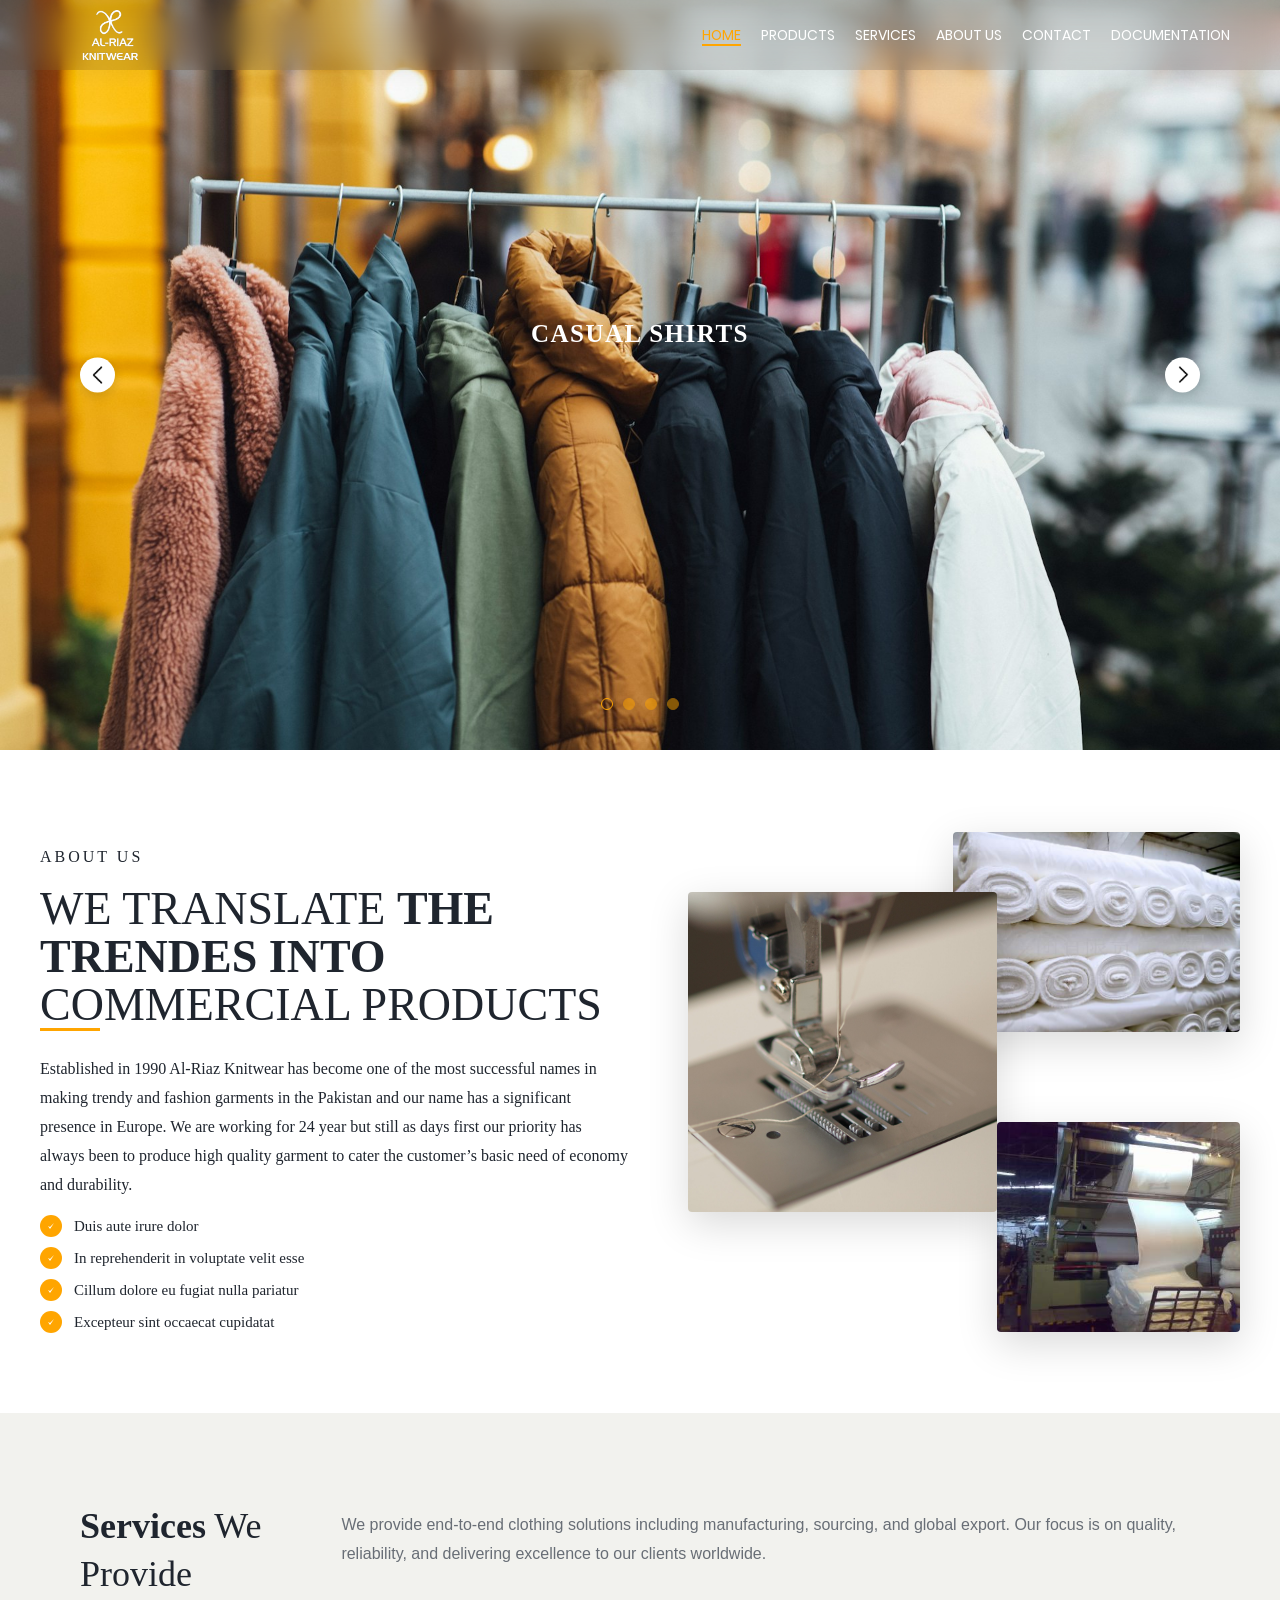
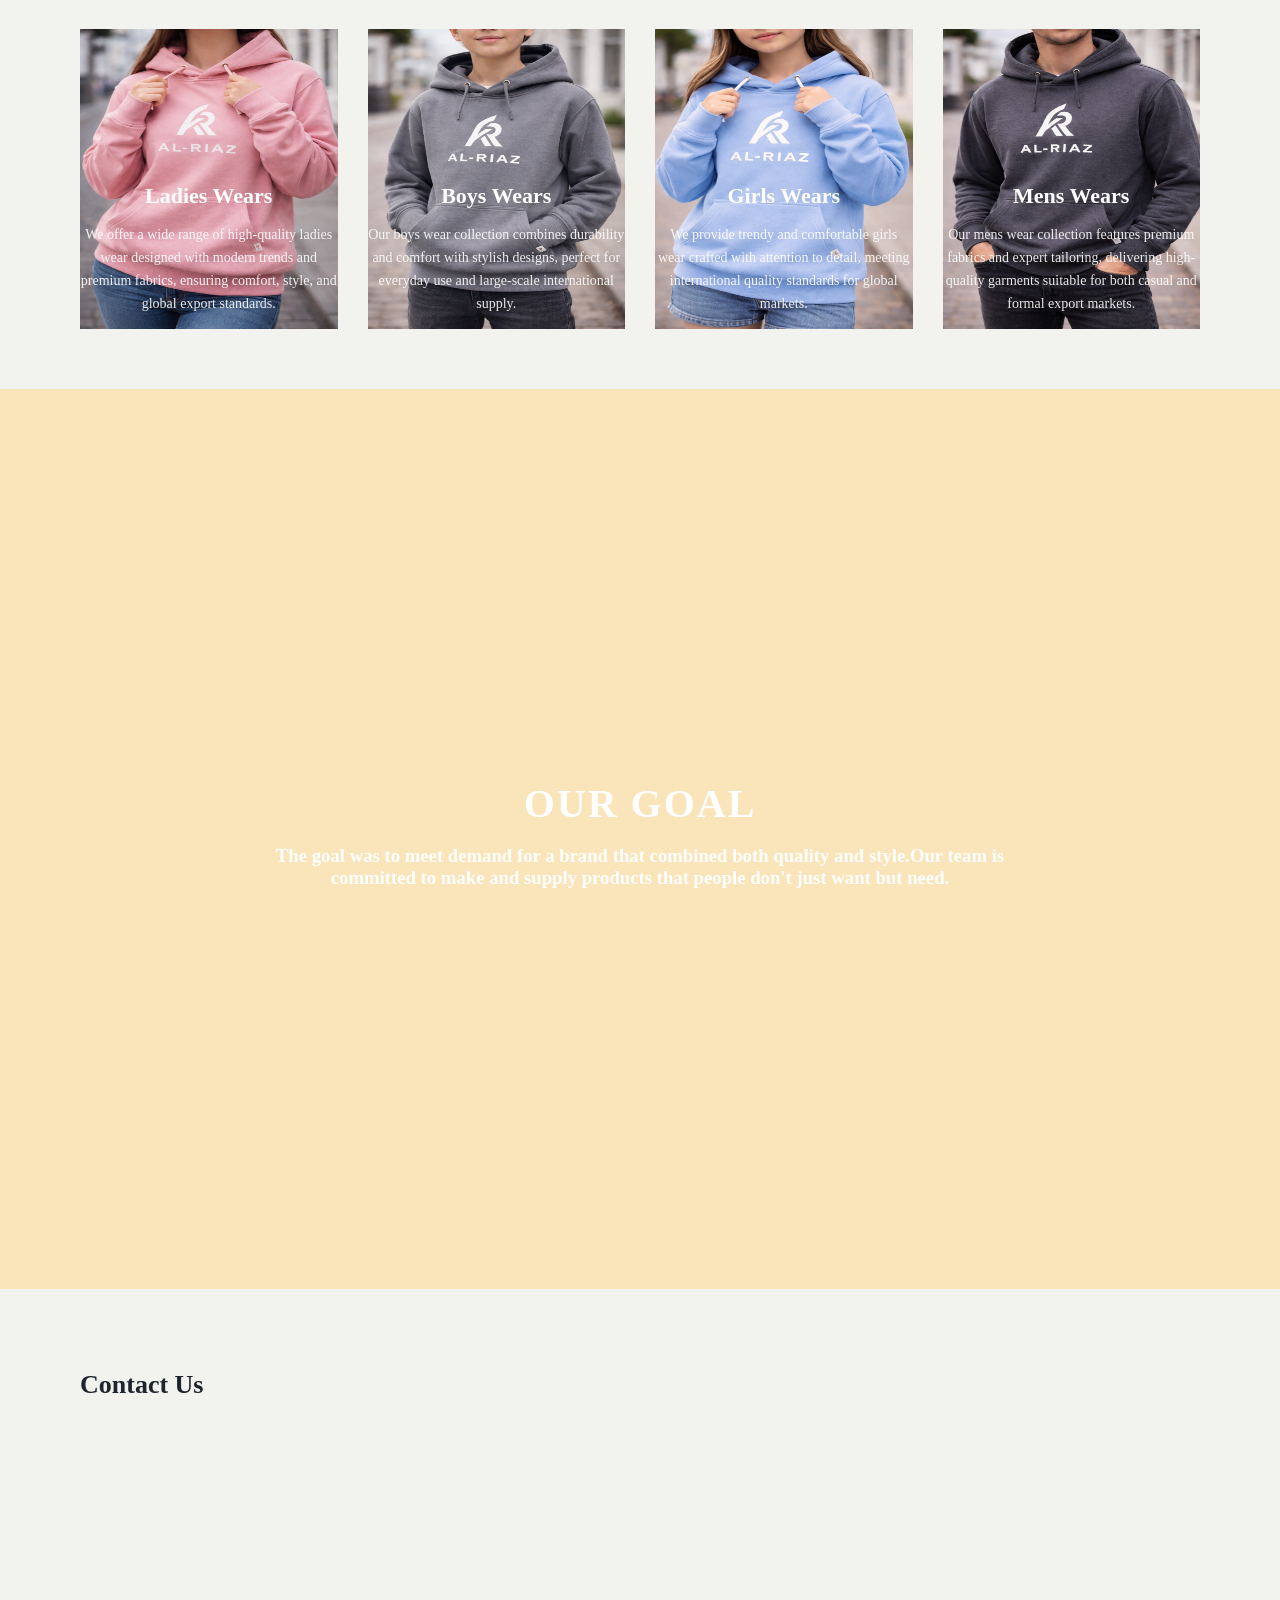
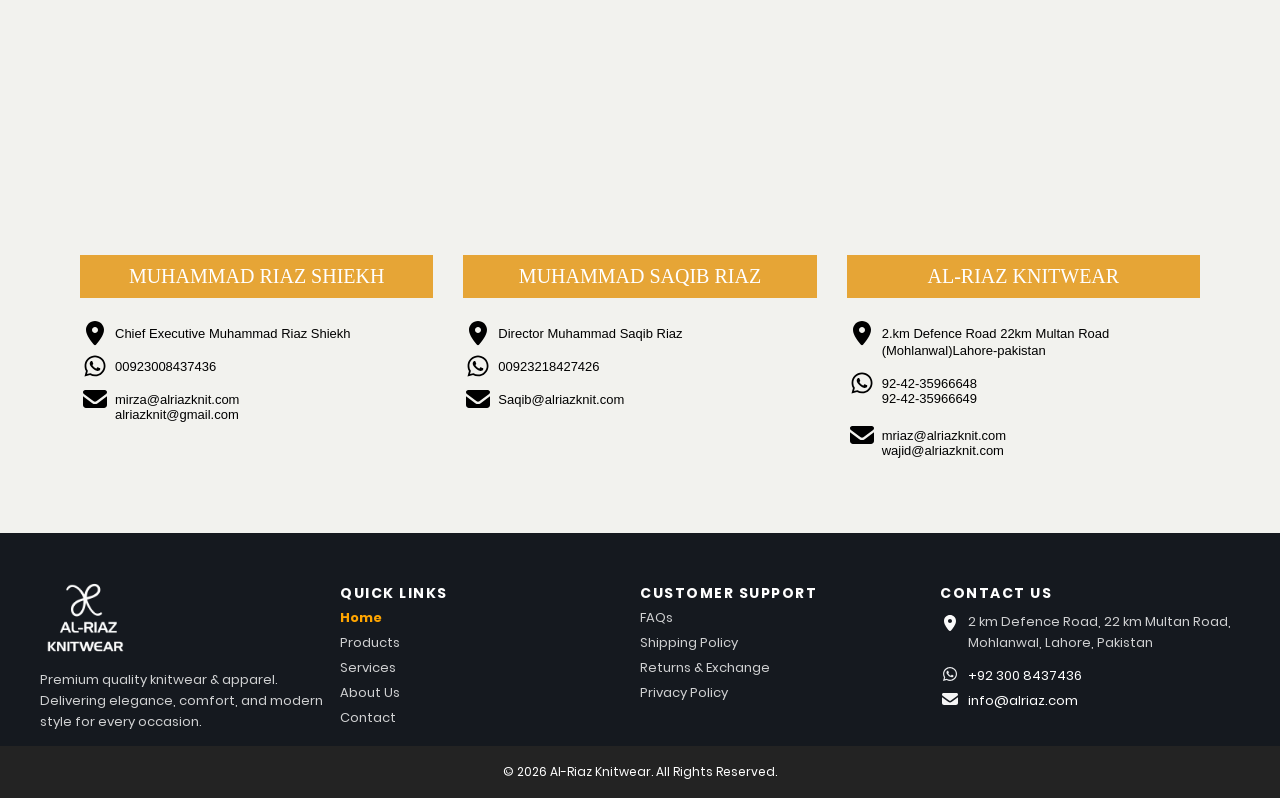
==== commit 3491fd0b: "changimg" ====
--- a/index.html
+++ b/index.html
@@ -21,9 +21,9 @@
       <a href="#services" class="nav-link">Services</a>
       <a href="#About-us" class="nav-link">About Us</a>
       <a href="#contact" class="nav-link">Contact</a>
-      <!-- <a href="#" class="nav-link">Documentation</a> -->
+      <a href="#" class="nav-link">Documentation</a>
        <div class="nav-item dropdown">
-  <a href="#" class="nav-link">Documentation</a>
+  <!-- <a href="#" class="nav-link">Documentation</a> -->
 
   <div class="dropdown-menu">
     <a href="#" onclick="window.open('./Pdf/Smeta Audit Report of Al-Riaz Knitwear (Pvt.) Limited-2015.pdf')"
@@ -161,51 +161,37 @@
 
     <!-- Card 1 -->
     <div class="service-card">
-      <img src="./assets/images/35.jpg" alt="Iron Welding"/>
+      <img src="./assets/images/Pastel pink hoodie on cobblestone street.png" alt="ladies wear"/>
       <div class="card-text">
-        <h3>Garment Manufacturing</h3>
-       <p>We specialize in bulk garment production with strict quality control, ensuring consistency and excellence for global export.</p>
+        <h3>Ladies Wears</h3>
+<p>We offer a wide range of high-quality ladies wear designed with modern trends and premium fabrics, ensuring comfort, style, and global export standards.</p>
       </div>
     </div>
 
     <!-- Card 2 -->
     <div class="service-card">
-      <img src="./assets/images/Stitching-scaled.jpeg" alt="Petroleum Refinery"/>
+      <img src="./assets/images/Boy in grey hoodie outdoors.png" alt="Petroleum Refinery"/>
       <div class="card-text">
-       <h3>Garment Manufacturing</h3>
-       <p>We specialize in bulk garment production with strict quality control, ensuring consistency and excellence for global export.</p>
+      <h3>Boys Wears</h3>
+<p>Our boys wear collection combines durability and comfort with stylish designs, perfect for everyday use and large-scale international supply.</p>
       </div>
     </div>
 
     <!-- Card 3 -->
     <div class="service-card">
-      <img src="./assets/images/32.jpg" alt="Oil Plantation"/>
+      <img src="./assets/images/Al-Riaz hoodie detail shot.png" alt="Oil Plantation"/>
       <div class="card-text">
-        <h3>Garment Manufacturing</h3>
-       <p>We specialize in bulk garment production with strict quality control, ensuring consistency and excellence for global export.</p>
+        <h3>Girls Wears</h3>
+<p>We provide trendy and comfortable girls wear crafted with attention to detail, meeting international quality standards for global markets.</p>
       </div>
     </div>
     <div class="service-card">
-      <img src="./assets/images/32.jpg" alt="Oil Plantation"/>
+      <img src="./assets/images/AL-RIAZ hoodie on city street.png" alt="Oil Plantation"/>
       <div class="card-text">
-        <h3>Garment Manufacturing</h3>
-       <p>We specialize in bulk garment production with strict quality control, ensuring consistency and excellence for global export.</p>
-      </div>
-    </div>
-    <div class="service-card">
-      <img src="./assets/images/32.jpg" alt="Oil Plantation"/>
-      <div class="card-text">
-        <h3>Garment Manufacturing</h3>
-       <p>We specialize in bulk garment production with strict quality control, ensuring consistency and excellence for global export.</p>
-      </div>
-    </div>
-    <div class="service-card">
-      <img src="./assets/images/32.jpg" alt="Oil Plantation"/>
-      <div class="card-text">
-        <h3>Garment Manufacturing</h3>
-       <p>We specialize in bulk garment production with strict quality control, ensuring consistency and excellence for global export.</p>      </div>
-    </div>
-
+        <h3>Mens Wears</h3>
+<p>Our mens wear collection features premium fabrics and expert tailoring, delivering high-quality garments suitable for both casual and formal export markets.</p>
+      </div>
+    </div>
   </div>
 </div>
 
--- a/css/index.css
+++ b/css/index.css
@@ -57,7 +57,7 @@
   transform: translateY(10px);
 
   transition: all 0.3s ease;
-  box-shadow: 0 5px 15px rgba(0,0,0,0.1);
+  box-shadow: 0 5px 15px rgba(0, 0, 0, 0.1);
   z-index: 1000;
 }
 
@@ -325,6 +325,13 @@
 }
 /* Mobile / Tablet */
 @media (max-width: 768px) {
+  .dropdown-menu{
+    justify-content: center;
+    text-align: center;
+    position: relative;
+    width: 100%;
+    margin: auto;
+  }
   .nav-link:hover::after {
     left: 0px;
   }
@@ -402,16 +409,15 @@
   /* .nav-link:last-child { border-bottom: none;} */
 
   .close-btn {
+   
     display: block;
-    font-size: 26px;
-    margin-left: 92%;
-    margin-top: 40px;
-    color: black;
-    cursor: pointer;
-    background: none;
-    border: none;
-  }
-
+     font-size: 26px; 
+     margin-left: 92%; 
+     margin-top: 90px;
+     color: black;     
+     cursor: pointer;
+    background: none;border: none;
+  }
   .search-btn {
     position: absolute;
     right: 10px;
@@ -419,10 +425,11 @@
   }
 }
 
-@media (max-width: 320px) {
-  .close-btn {
-    margin-left: 88%;
-    margin-top: 40px;
+@media (max-width: 430px) {
+ .close-btn {
+     margin-left: 88%; 
+      margin-top: 85px;
+     
   }
 }
 /* Logo & nav items — initial state */
@@ -947,13 +954,13 @@
   font-family: "Open Sans", sans-serif;
   text-size-adjust: 100%;
   flex: 1;
-  padding-top: 16px;
+  padding-top: 22px;
 }
 
 /* Cards grid */
 .cards-grid {
   display: grid;
-  grid-template-columns: repeat(3, 1fr);
+  grid-template-columns: repeat(4, 1fr);
   gap: 30px;
 }
 
@@ -970,7 +977,6 @@
   inset: 0;
   width: 100%;
   height: 100%;
-  object-fit: cover;
   transition: transform 0.5s ease;
 }
 .service-card:hover img {
@@ -983,10 +989,11 @@
   bottom: 0;
   left: 0;
   right: 0;
-  padding: 20px 22px 26px;
+  /* padding: 20px 22px 26px; */
   z-index: 3;
   /* background: rgba(0, 0, 0, 0.58); */
   transition: background 0.35s ease;
+  text-align: center;
 }
 .service-card:hover .card-text {
   background: orange;
@@ -1012,7 +1019,7 @@
 }
 @media (max-width: 768px) {
   .services-header {
-    /* flex-direction: column;  */
+    flex-direction: row;
     gap: 30px;
   }
   .cards-grid {
@@ -1023,7 +1030,7 @@
     height: 300px;
   }
 }
-@media (max-width: 320px) {
+@media (max-width: 430px) {
   .services-section {
     padding: 40px 20px;
   }
@@ -1107,8 +1114,7 @@
   padding: 60px 80px;
   background: #f2f2ee;
 }
-.contact-text
-{
+.contact-text {
   font-family: "Open Sans";
   font-size: 26px;
   line-height: 28.8px;
@@ -1163,7 +1169,7 @@
 .num:hover {
   color: orange;
 }
-.num p{
+.num p {
   text-decoration: none;
 }
 
@@ -1179,6 +1185,7 @@
   text-decoration: none;
   margin-top: -10px;
   margin-left: 35px;
+  flex-direction:row;
 }
 .num3 a {
   color: black;
@@ -1192,6 +1199,30 @@
 .num3:hover a {
   color: orange;
 }
+.email-container {
+  display: flex;
+  gap: 20px;
+  align-items: center;
+}
+
+.email-item {
+  display: flex;
+  align-items: center;
+  gap: 8px;
+  font-size: 13px;
+  font-family: sans-serif;
+}
+
+.email-item a {
+  color: black;
+  text-decoration: none;
+}
+
+/* 👇 second email ko thoda align karne ke liye */
+.no-icon {
+  margin-left: 5px;
+}
+
 .locicon {
   display: flex;
   gap: 5px;
@@ -1224,9 +1255,13 @@
     font-size: 19px;
   }
 }
-@media (max-width: 320px) {
-  .contact-section{
-  padding: 30px 20px;
+@media (max-width: 430px) {
+  .email-container {
+    flex-direction: column;   /* 👈 yeh main cheez hai */
+    align-items: flex-start;
+  }
+  .contact-section {
+    padding: 30px 20px;
   }
   .map-container {
     height: auto;
@@ -1238,7 +1273,7 @@
     gap: 0px;
   }
   .contact-card h3 {
-    font-size: 19px;
+    font-size: 18px;
   }
 }
 /* <!-- --Contact-US--SECTION--End--> */
@@ -1258,22 +1293,20 @@
   display: grid;
   grid-template-columns: repeat(4, 1fr);
   /* gap: 40px; */
-  padding: 0 20px;
- 
+  padding: 0 15px;
 }
 
 /* LOGO */
 .footer-logo {
   width: 150px;
   margin-left: -30px;
-  margin-top: -10px ;
-}
-.logotext{
+  margin-top: -10px;
+}
+.logotext {
   font-size: 13px;
   line-height: 1.6;
-  color: rgba(255,255,255,0.8);
+  color: rgba(255, 255, 255, 0.8);
   margin-top: -10px;
-  
 }
 /* HEADINGS */
 .footer-col h3 {
@@ -1282,17 +1315,16 @@
   letter-spacing: 1.5px;
   text-transform: uppercase;
   color: white;
- 
 }
 
 /* TEXT */
-.location1{
+.location1 {
   display: inline-flex;
   align-items: center;
   gap: 8px;
   font-size: 13px;
   line-height: 1.6;
-  color: rgba(255,255,255,0.8);
+  color: rgba(255, 255, 255, 0.8);
   margin: 8px 0 4px;
 }
 .location1 span img {
@@ -1301,13 +1333,13 @@
   display: block;
   margin-top: -20px;
 }
-.location2{
+.location2 {
   display: inline-flex;
   align-items: center;
   gap: 8px;
   font-size: 13px;
   line-height: 1.6;
-  color: rgba(255,255,255,0.8);
+  color: rgba(255, 255, 255, 0.8);
   margin: 8px 0 4px;
 }
 .location2 span img {
@@ -1316,15 +1348,14 @@
   display: block;
   margin-top: -5px;
 }
-.location3{
+.location3 {
   display: inline-flex;
   align-items: center;
   gap: 8px;
   font-size: 13px;
   line-height: 1.6;
-  color: rgba(255,255,255,0.8);
+  color: rgba(255, 255, 255, 0.8);
   margin-top: -5px;
-    
 }
 .location3 span img {
   width: 20px;
@@ -1357,7 +1388,7 @@
 .footer-col ul li a {
   text-decoration: none;
   font-size: 13px;
-  color: rgba(255,255,255,0.8);
+  color: rgba(255, 255, 255, 0.8);
   transition: 0.3s;
 }
 .footer-col a:hover {
@@ -1373,7 +1404,7 @@
   padding-left: 5px;
 }
 .footer-col ul li a.active {
-  color: orange; 
+  color: orange;
   font-weight: 600;
 }
 /* BOTTOM */
@@ -1386,7 +1417,6 @@
 
   background-color: rgb(35, 35, 35);
   /* border-top: lid red solid white; */
-  
 }
 
 /* ========================= */
@@ -1415,19 +1445,18 @@
   }
 }
 @media (max-width: 480px) {
-  .footer{
+  .footer {
     padding-top: 20px;
   }
   .footer-logo {
-  width: 120px;
-}
+    width: 120px;
+  }
   .footer-container {
-    grid-template-columns:  1fr;
+    grid-template-columns: 1fr;
     text-align: start;
   }
   .footer-bottom {
-  font-size: 8px;
-  margin-bottom: 0px;
-  
-}
-}
+    font-size: 8px;
+    margin-bottom: 0px;
+  }
+}
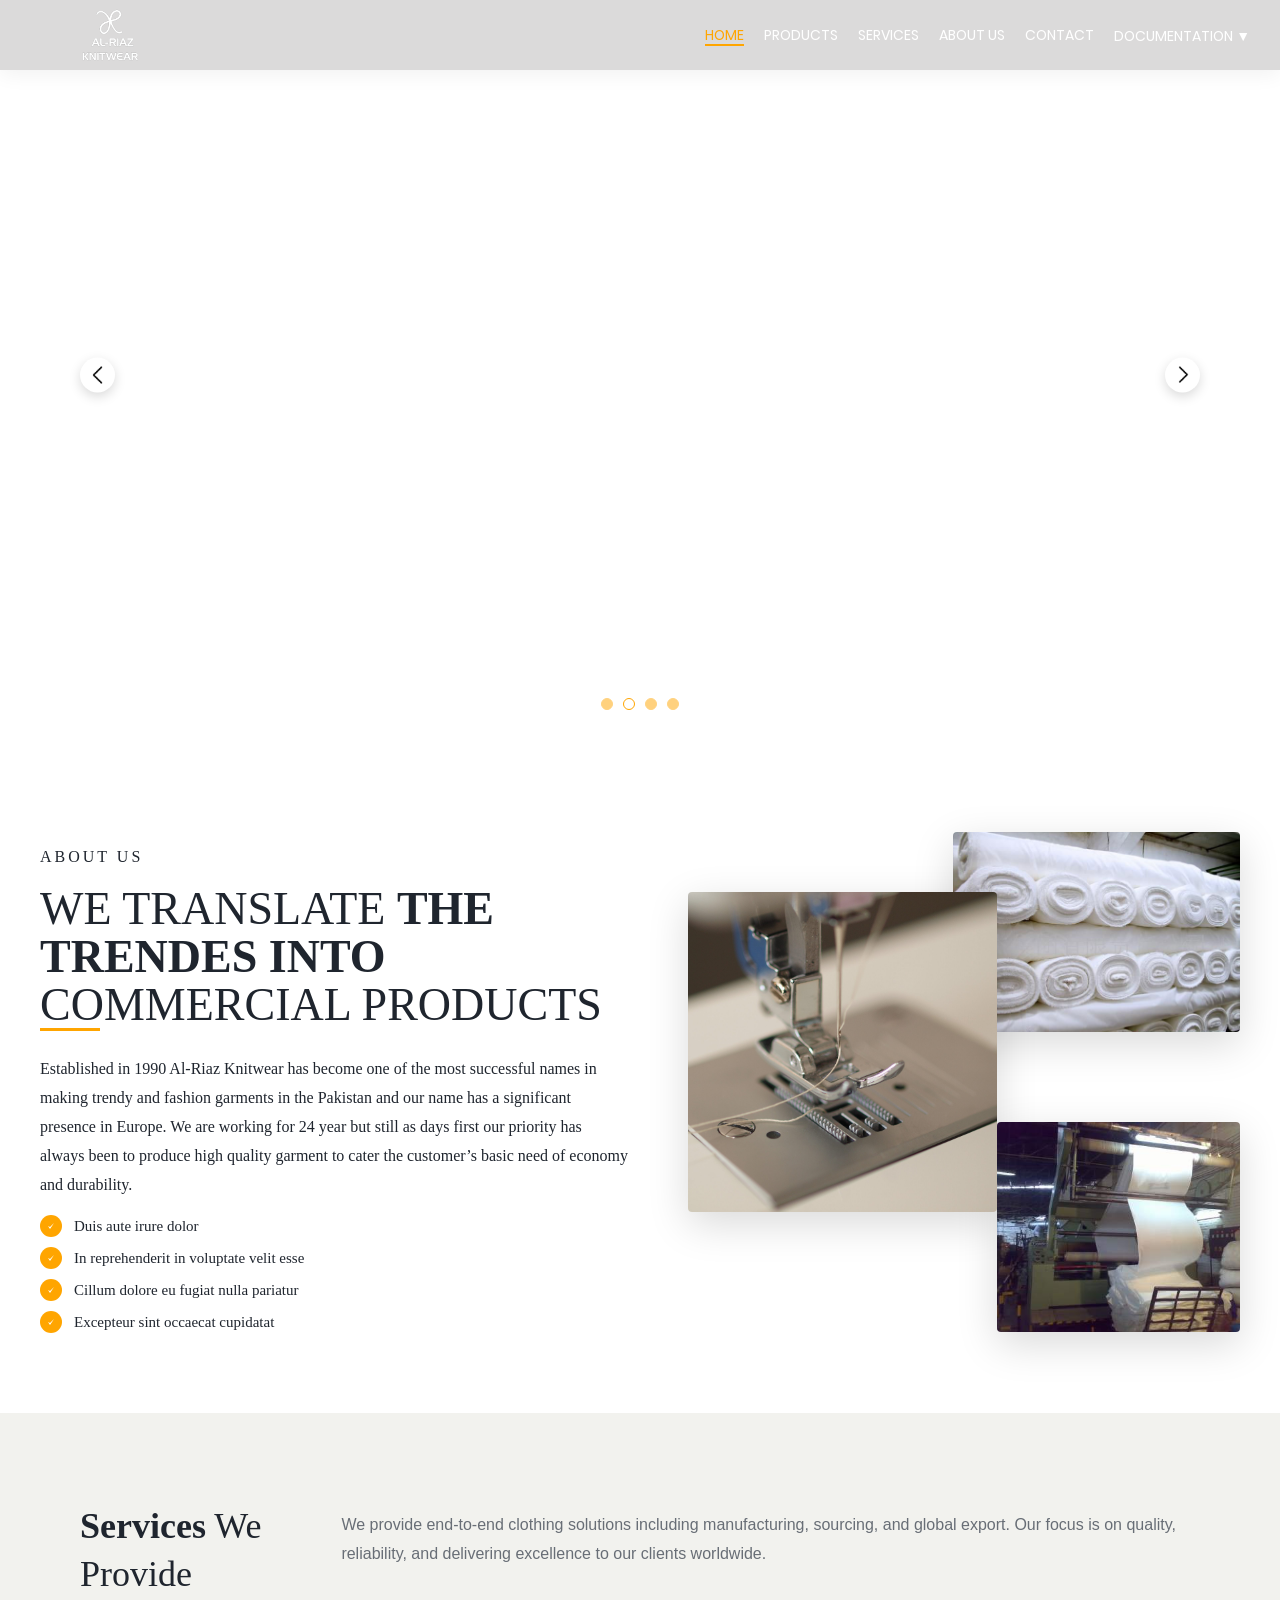
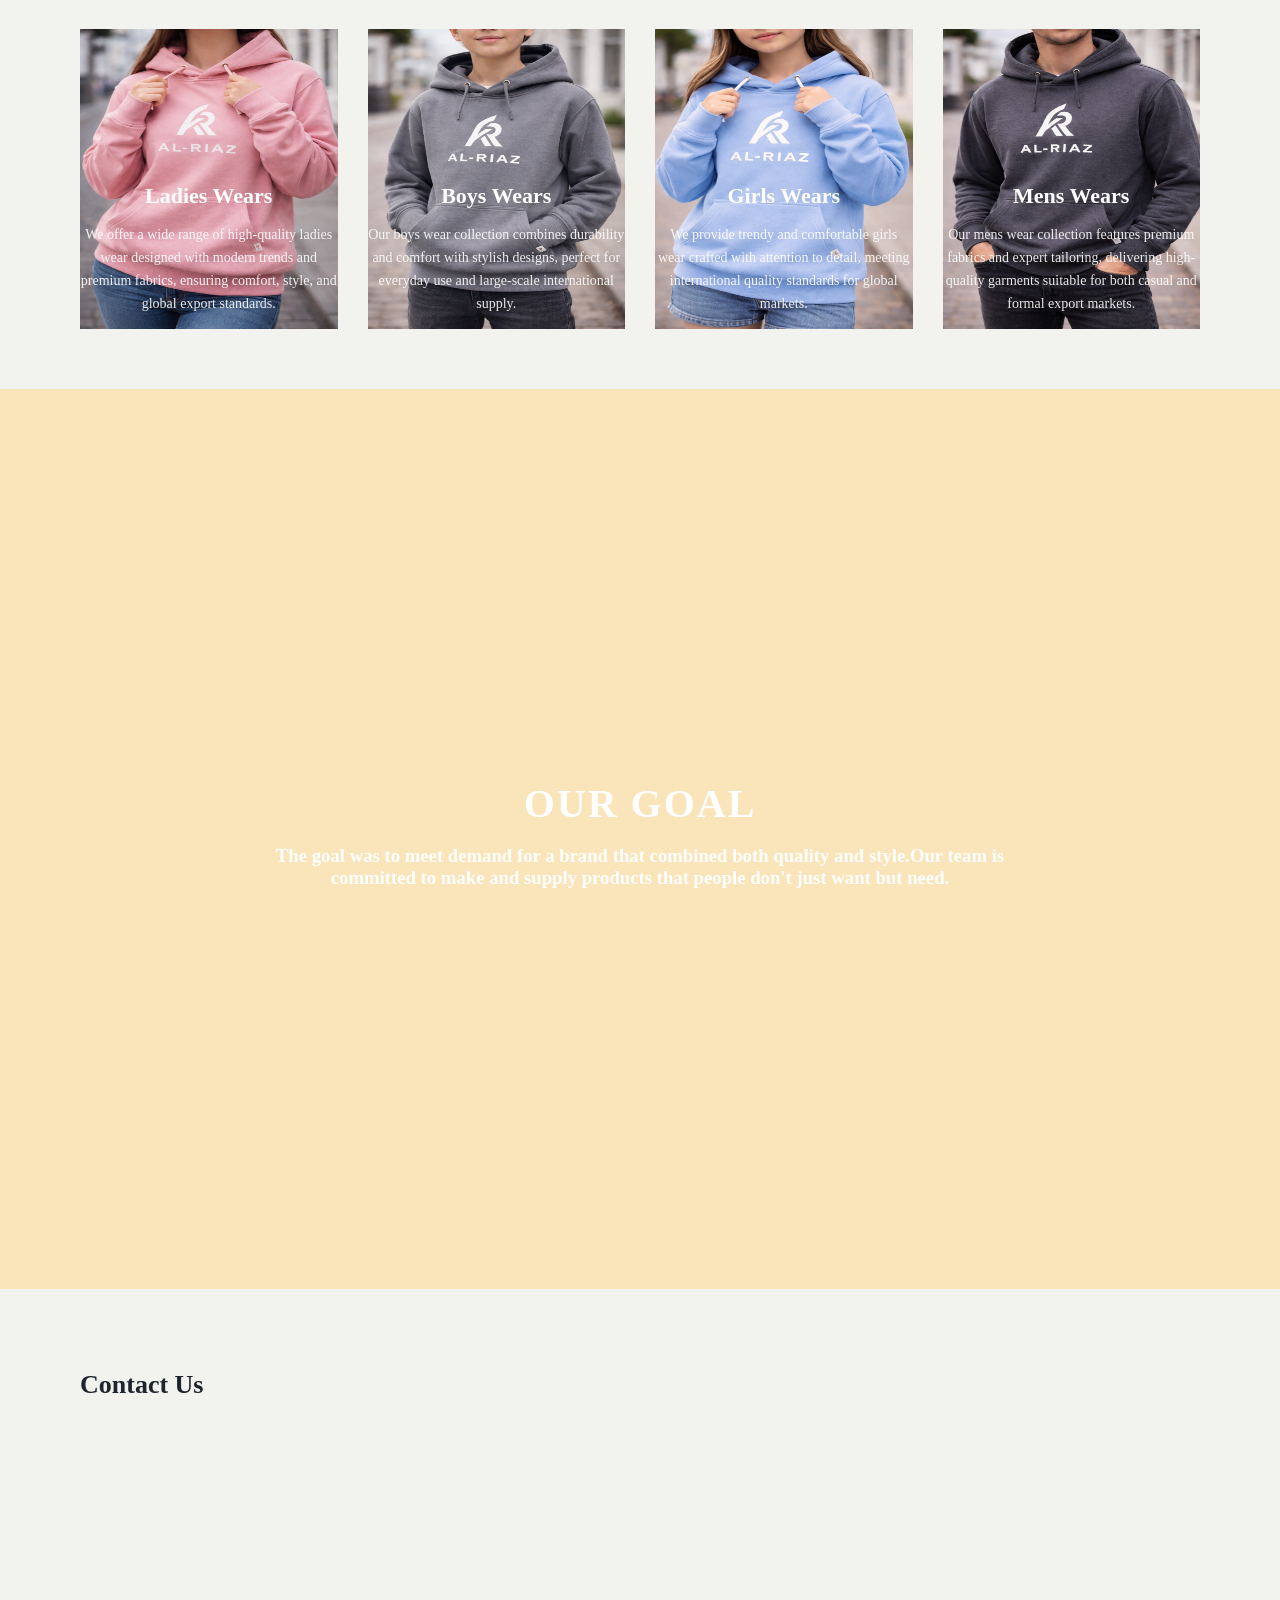
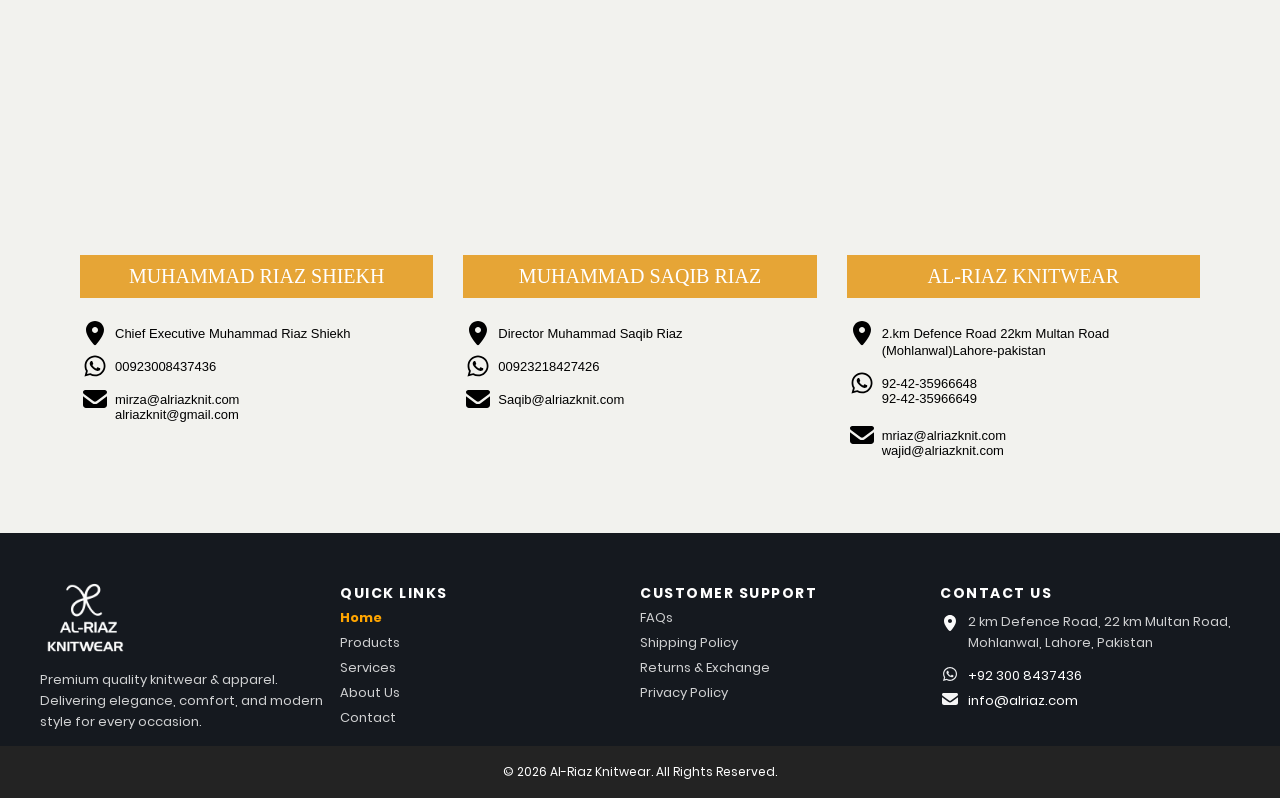
==== commit cff718f8: "header changing" ====
--- a/index.html
+++ b/index.html
@@ -14,27 +14,24 @@
       </a>
     </div>
      <button class="menu-toggle" id="menuToggle">☰</button>
-    <nav class="nav" id="mainNav">
-      <button id="closeMenu" class="close-btn">✖</button>
-       <a href='#home' class="nav-link">Home</a>
-      <a href="#products" class="nav-link">Products</a>
-      <a href="#services" class="nav-link">Services</a>
-      <a href="#About-us" class="nav-link">About Us</a>
-      <a href="#contact" class="nav-link">Contact</a>
-      <a href="#" class="nav-link">Documentation</a>
-       <div class="nav-item dropdown">
-  <!-- <a href="#" class="nav-link">Documentation</a> -->
-
-  <div class="dropdown-menu">
-    <a href="#" onclick="window.open('./Pdf/Smeta Audit Report of Al-Riaz Knitwear (Pvt.) Limited-2015.pdf')"
-    >Sedex Report</a>
-    <a href="#">Sedex Report Online</a>
-    <a href="#" onclick="window.open('./Pdf/AL-Riaz profile .pdf')"
-    >Profile</a>
-  </div>
-</div>
-
-    </nav>
+   <nav class="nav" id="mainNav">
+  <button id="closeMenu" class="close-btn">✖</button>
+
+  <a href='#home' class="nav-link">Home</a>
+  <a href="#products" class="nav-link">Products</a>
+  <a href="#services" class="nav-link">Services</a>
+  <a href="#About-us" class="nav-link">About Us</a>
+  <a href="#contact" class="nav-link">Contact</a>
+
+  <div class="nav-item dropdown">
+    <a href="#" class="nav-link dropdown-toggle">Documentation ▼</a>
+    <div class="dropdown-menu">
+      <a href="#" onclick="window.open('./Pdf/Smeta Audit Report of Al-Riaz Knitwear (Pvt.) Limited-2015.pdf')">Sedex Report</a>
+      <a href="#">Sedex Report Online</a>
+      <a href="#" onclick="window.open('./Pdf/AL-Riaz profile .pdf')">Profile</a>
+    </div>
+  </div>
+</nav>
   </div>
 </header>
 <body>
@@ -391,6 +388,18 @@
 
 <!-- Header-heading-script --Start-->
 <script>
+const dropdowns = document.querySelectorAll('.nav-item.dropdown');
+
+dropdowns.forEach(dropdown => {
+  const toggle = dropdown.querySelector('.dropdown-toggle');
+  toggle.addEventListener('click', e => {
+    e.preventDefault();
+    dropdown.classList.toggle('active'); // toggle menu
+  });
+});
+</script>
+
+<script>
 const mainHeader = document.querySelector('.header');
 
 let lastScroll = 0;
--- a/css/index.css
+++ b/css/index.css
@@ -154,6 +154,8 @@
   flex: 1;
   margin-right: 30px;
   order: 2;
+   position: relative;
+  flex-wrap: wrap; /* mobile pe wrap kare */
 }
 
 .nav-link {
@@ -325,12 +327,45 @@
 }
 /* Mobile / Tablet */
 @media (max-width: 768px) {
-  .dropdown-menu{
-    justify-content: center;
-    text-align: center;
-    position: relative;
+  .dropdown:hover .dropdown-menu {
+    opacity: 1;
+    visibility: visible;
+    transform: translateY(0);
+  }
+  .dropdown-menu {
+    display: none;            
+    flex-direction: column;   
+    max-width: 80%;             
+    background: #fff;         
+    margin-top: 5px;          
+    box-shadow: 0 5px 15px rgba(0,0,0,0.1);
+    border-radius: 5px;
+    overflow: hidden;
+    margin-left:25%;
+   
+    padding: 0 0px;
+    
+  }
+  .nav-item.dropdown {
+    align-self: center;  
+    margin: 10px 0;      
     width: 100%;
-    margin: auto;
+    display:flex;
+    flex-direction: column;   /* vertical menu */
+    position: relative;   
+  }
+
+  .nav-item.dropdown.active .dropdown-menu {
+    display: flex;
+  }
+  .dropdown-menu a {
+    text-align: center;       /* links center aligned */
+    padding: 10px 0;
+    border-bottom: 1px solid #ddd;
+  }
+
+  .dropdown-menu a:last-child {
+    border-bottom: none;
   }
   .nav-link:hover::after {
     left: 0px;
@@ -413,7 +448,7 @@
     display: block;
      font-size: 26px; 
      margin-left: 92%; 
-     margin-top: 90px;
+     margin-top: 85px;
      color: black;     
      cursor: pointer;
     background: none;border: none;
@@ -426,10 +461,39 @@
 }
 
 @media (max-width: 430px) {
- .close-btn {
+
+  /* Close button */
+  .close-btn {
      margin-left: 88%; 
       margin-top: 85px;
      
+  }
+
+
+  /* Dropdown container */
+  .nav-item.dropdown {
+    align-self: center;
+    width: 100%;                /* full width */
+    display: flex;
+    flex-direction: column;
+    position: relative;
+  }
+
+  /* Dropdown menu */
+  .dropdown-menu {
+    display: none;
+    flex-direction: column;
+    width: 100%;                 /* responsive width */
+    margin: 10px 0px;    /* center horizontally */
+    padding: 0;
+    box-shadow: 0 5px 15px rgba(0,0,0,0.1);
+    border-radius: 5px;
+    text-align: center;         /* links center aligned */
+    margin-left: 15px;
+  }
+
+  .nav-item.dropdown.active .dropdown-menu {
+    display: flex;
   }
 }
 /* Logo & nav items — initial state */
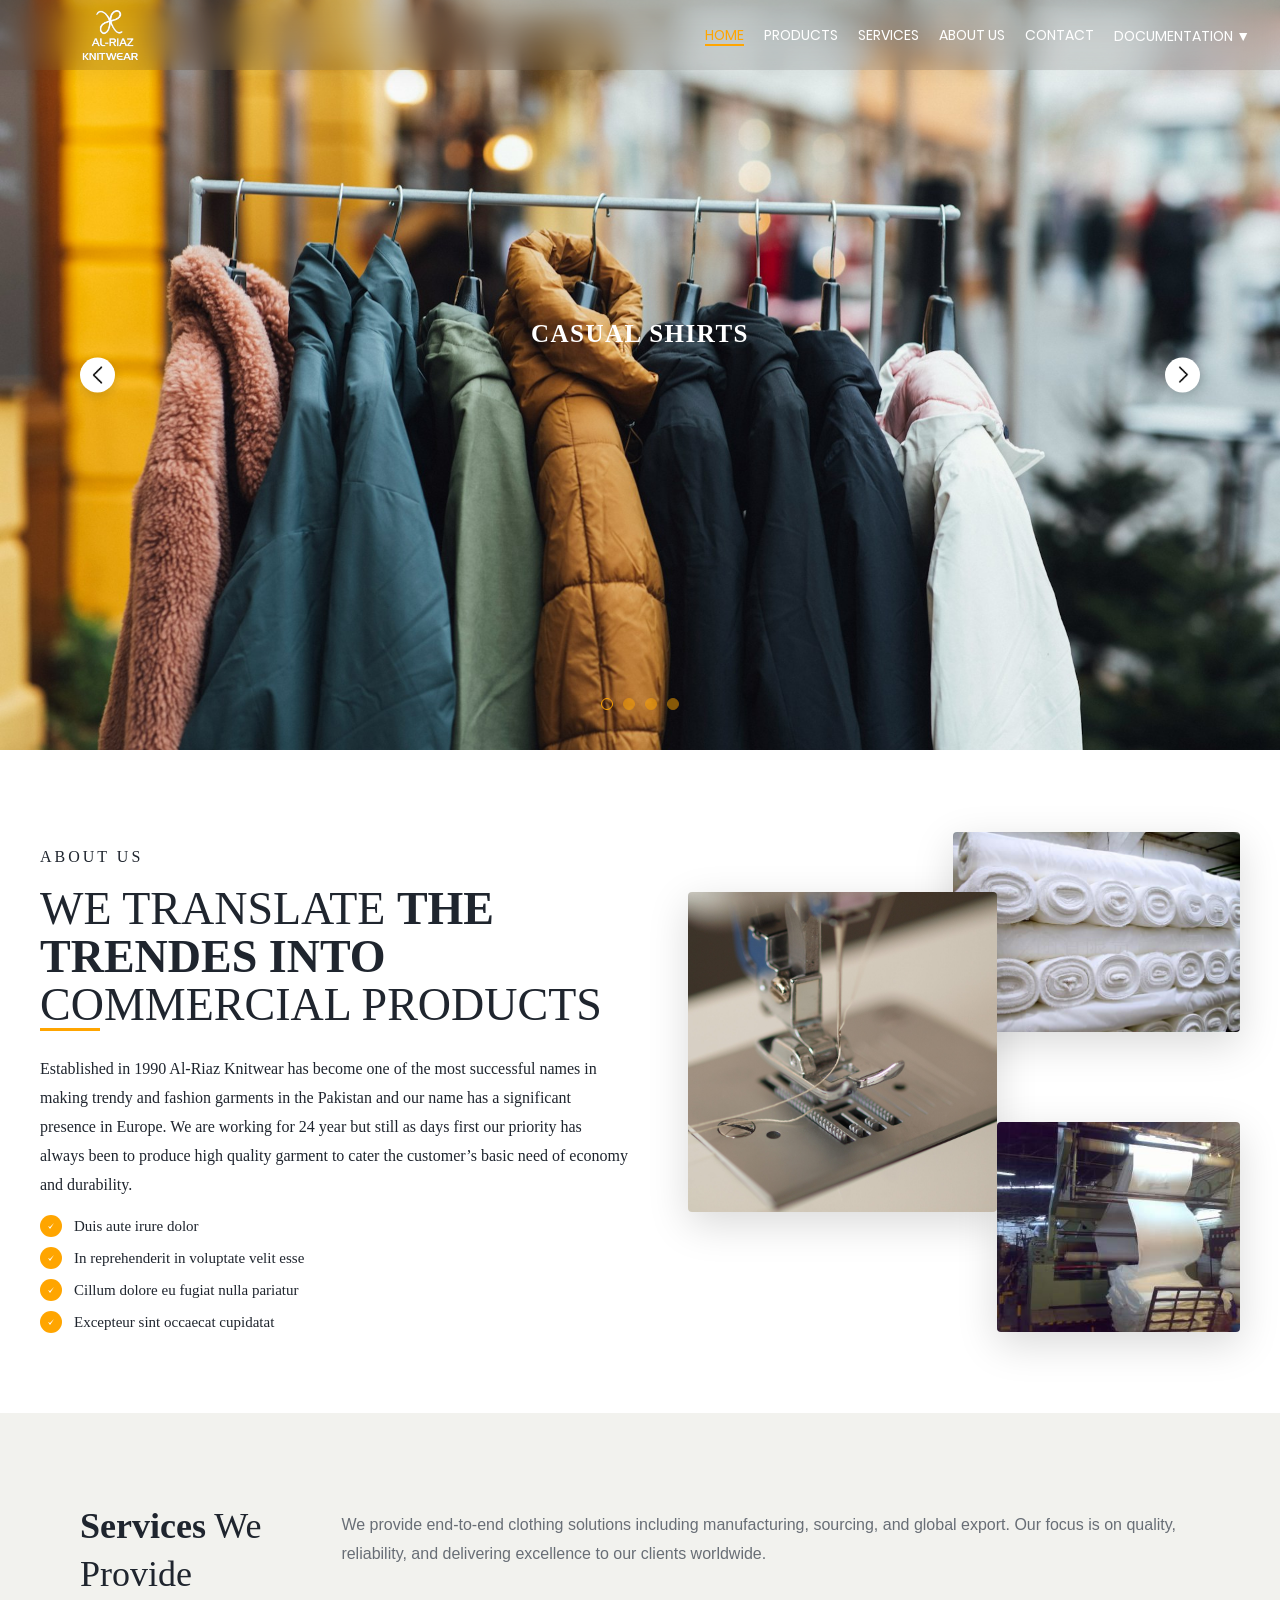
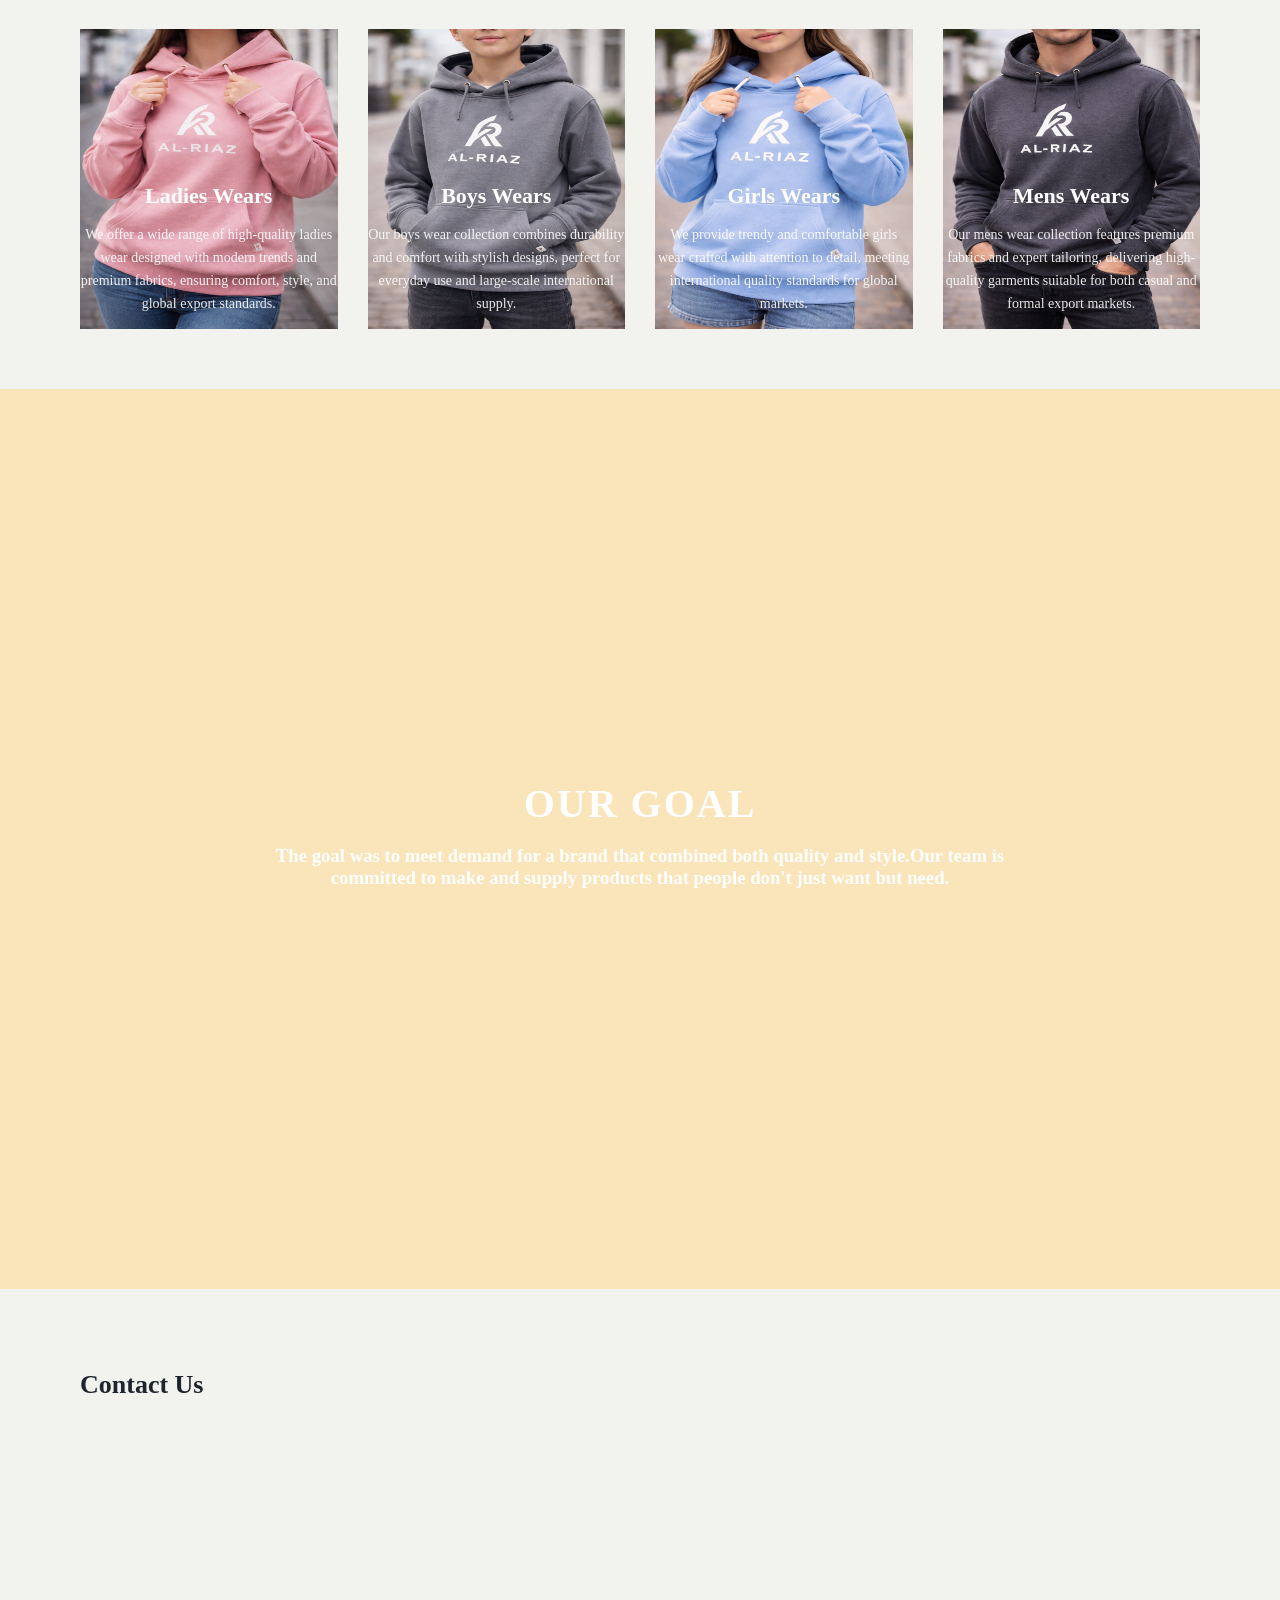
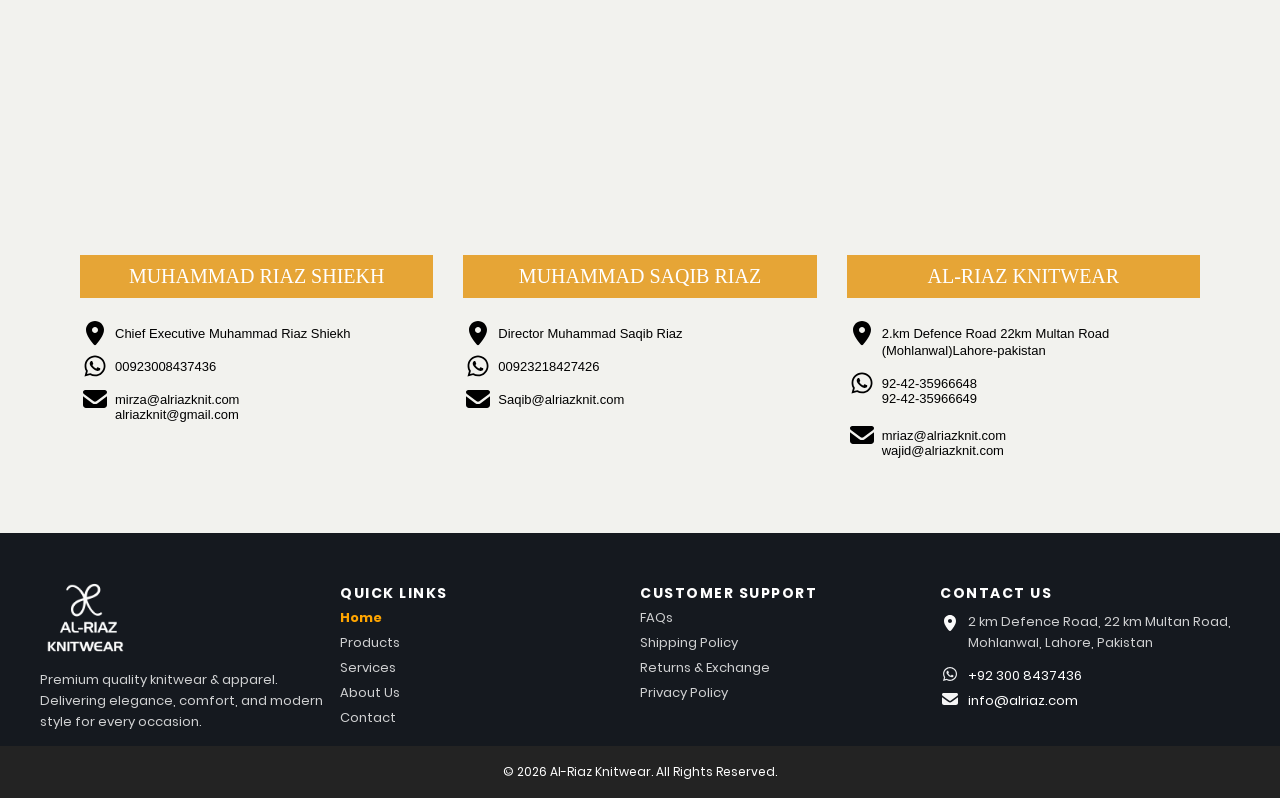
==== commit 62d3bd86: "mobile screen header fixing" ====
--- a/index.html
+++ b/index.html
@@ -387,16 +387,75 @@
 </body>
 
 <!-- Header-heading-script --Start-->
-<script>
+ <!-- DROP-DOWN--OPEN-CLOSE -->
+<!-- <script>
 const dropdowns = document.querySelectorAll('.nav-item.dropdown');
 
 dropdowns.forEach(dropdown => {
   const toggle = dropdown.querySelector('.dropdown-toggle');
   toggle.addEventListener('click', e => {
     e.preventDefault();
-    dropdown.classList.toggle('active'); // toggle menu
+    dropdown.classList.toggle('active'); 
   });
 });
+</script>
+<script>
+  document.addEventListener('click', function(e) {
+  const nav = document.querySelector('.nav');
+  const menuToggle = document.querySelector('.menu-toggle');
+
+  if (!nav.contains(e.target) && !menuToggle.contains(e.target)) {
+    nav.classList.remove('show');
+  }
+});
+</script> -->
+<script>
+  const dropdowns = document.querySelectorAll('.nav-item.dropdown');
+
+  // Dropdown toggle
+  dropdowns.forEach(dropdown => {
+    const toggle = dropdown.querySelector('.dropdown-toggle');
+    toggle.addEventListener('click', e => {
+      e.stopPropagation();
+      e.preventDefault();
+
+      dropdowns.forEach(d => {
+        if (d !== dropdown) d.classList.remove('active');
+      });
+
+      dropdown.classList.toggle('active');
+    });
+  });
+
+  // Nav links click pe nav band karo
+  const navLinks = document.querySelectorAll('.nav-link:not(.dropdown-toggle)');
+  navLinks.forEach(link => {
+    link.addEventListener('click', function() {
+      document.querySelector('.nav').classList.remove('show');
+      dropdowns.forEach(d => d.classList.remove('active'));
+    });
+  });
+
+  // Dropdown andar ke links (About, Contact etc)
+  const dropdownLinks = document.querySelectorAll('.dropdown-menu a');
+  dropdownLinks.forEach(link => {
+    link.addEventListener('click', function() {
+      document.querySelector('.nav').classList.remove('show');
+      dropdowns.forEach(d => d.classList.remove('active'));
+    });
+  });
+
+  // Bahar click pe band
+  document.addEventListener('click', function(e) {
+    const nav = document.querySelector('.nav');
+    const menuToggle = document.querySelector('.menu-toggle');
+
+    dropdowns.forEach(d => d.classList.remove('active'));
+
+    if (!nav.contains(e.target) && !menuToggle.contains(e.target)) {
+      nav.classList.remove('show');
+    }
+  });
 </script>
 
 <script>
--- a/css/index.css
+++ b/css/index.css
@@ -332,34 +332,36 @@
     visibility: visible;
     transform: translateY(0);
   }
+
   .dropdown-menu {
-    display: none;            
-    flex-direction: column;   
-    max-width: 80%;             
-    background: #fff;         
-    margin-top: 5px;          
+    display: none;
+    flex-direction: column;
+    max-width: 30%;
+    width: 30%;
+    background: #fff;
+    margin-top: 5px;
+    margin-left: 25%;
     box-shadow: 0 5px 15px rgba(0,0,0,0.1);
     border-radius: 5px;
     overflow: hidden;
-    margin-left:25%;
-   
-    padding: 0 0px;
-    
-  }
+    padding: 0;
+  }
+
   .nav-item.dropdown {
-    align-self: center;  
-    margin: 10px 0;      
+    align-self: center;
+    margin: 10px 0;
     width: 100%;
-    display:flex;
-    flex-direction: column;   /* vertical menu */
-    position: relative;   
+    display: flex;
+    flex-direction: column;
+    position: relative;
   }
 
   .nav-item.dropdown.active .dropdown-menu {
     display: flex;
   }
+
   .dropdown-menu a {
-    text-align: center;       /* links center aligned */
+    text-align: center;
     padding: 10px 0;
     border-bottom: 1px solid #ddd;
   }
@@ -367,27 +369,28 @@
   .dropdown-menu a:last-child {
     border-bottom: none;
   }
+
   .nav-link:hover::after {
     left: 0px;
   }
+
   .nav-link.active::after {
-    /* width: 210px; */
     left: 0px;
   }
+
   .header-main {
     display: flex;
     width: 100%;
-    /* padding: 10px 10px; */
     justify-content: center;
     text-align: center;
     position: relative;
-    /* box-sizing: border-box; */
-  }
+  }
+
   .logo img {
-    /* position: absolute; */
     left: 50%;
     transform: translateX(-50%);
   }
+
   .menu-toggle {
     display: block;
     font-size: 26px;
@@ -407,23 +410,18 @@
     position: absolute;
     top: -100%;
     left: 0;
-    /* top: 70px; */
     width: 100%;
     height: 500px;
-    /* background: rgba(90, 84, 84, 0.562); */
     background: rgba(71, 70, 70, 0.637);
     flex-direction: column;
-    /* padding: 30px 20px; */
     box-shadow: 4px 0 15px rgba(0, 0, 0, 0.15);
     transition: left 0.3s ease;
     z-index: 2000;
     opacity: 0;
     pointer-events: none;
-    /* border-bottom: 1px solid rgba(255,255,255,0.1); */
-  }
+  }
+
   .nav.show {
-    /* position: fixed; */
-    /* top: 70px;  */
     opacity: 1;
     pointer-events: auto;
   }
@@ -439,20 +437,19 @@
     justify-content: center;
     width: 100%;
     border-bottom: 1px solid #b8b5b5;
-    /* padding: 0px 10px; */
-  }
-  /* .nav-link:last-child { border-bottom: none;} */
+  }
 
   .close-btn {
-   
     display: block;
-     font-size: 26px; 
-     margin-left: 92%; 
-     margin-top: 85px;
-     color: black;     
-     cursor: pointer;
-    background: none;border: none;
-  }
+    font-size: 26px;
+    margin-left: 92%;
+    margin-top: 85px;
+    color: black;
+    cursor: pointer;
+    background: none;
+    border: none;
+  }
+
   .search-btn {
     position: absolute;
     right: 10px;
@@ -461,41 +458,49 @@
 }
 
 @media (max-width: 430px) {
-
-  /* Close button */
   .close-btn {
-     margin-left: 88%; 
-      margin-top: 85px;
-     
-  }
-
-
-  /* Dropdown container */
+    margin-left: 88%;
+    margin-top: 85px;
+  }
+
   .nav-item.dropdown {
     align-self: center;
-    width: 100%;                /* full width */
+    width: 100%;
     display: flex;
     flex-direction: column;
     position: relative;
   }
-
-  /* Dropdown menu */
-  .dropdown-menu {
+.dropdown-menu {
     display: none;
     flex-direction: column;
-    width: 100%;                 /* responsive width */
-    margin: 10px 0px;    /* center horizontally */
-    padding: 0;
+    max-width: 10%;
+    width: 10%;
+    background: #fff;
+    margin-top: 5px;
+    margin-left: 3%;
     box-shadow: 0 5px 15px rgba(0,0,0,0.1);
     border-radius: 5px;
-    text-align: center;         /* links center aligned */
-    margin-left: 15px;
+    overflow: hidden;
+    padding: 0;
   }
 
   .nav-item.dropdown.active .dropdown-menu {
     display: flex;
   }
-}
+
+  .dropdown-menu a {
+    padding: 3px 0;
+  }
+}
+@media (max-width: 375px) {
+  .dropdown-menu {
+   
+    
+    
+    margin-left: 0%;
+    }
+}
+
 /* Logo & nav items — initial state */
 
 .logo img,
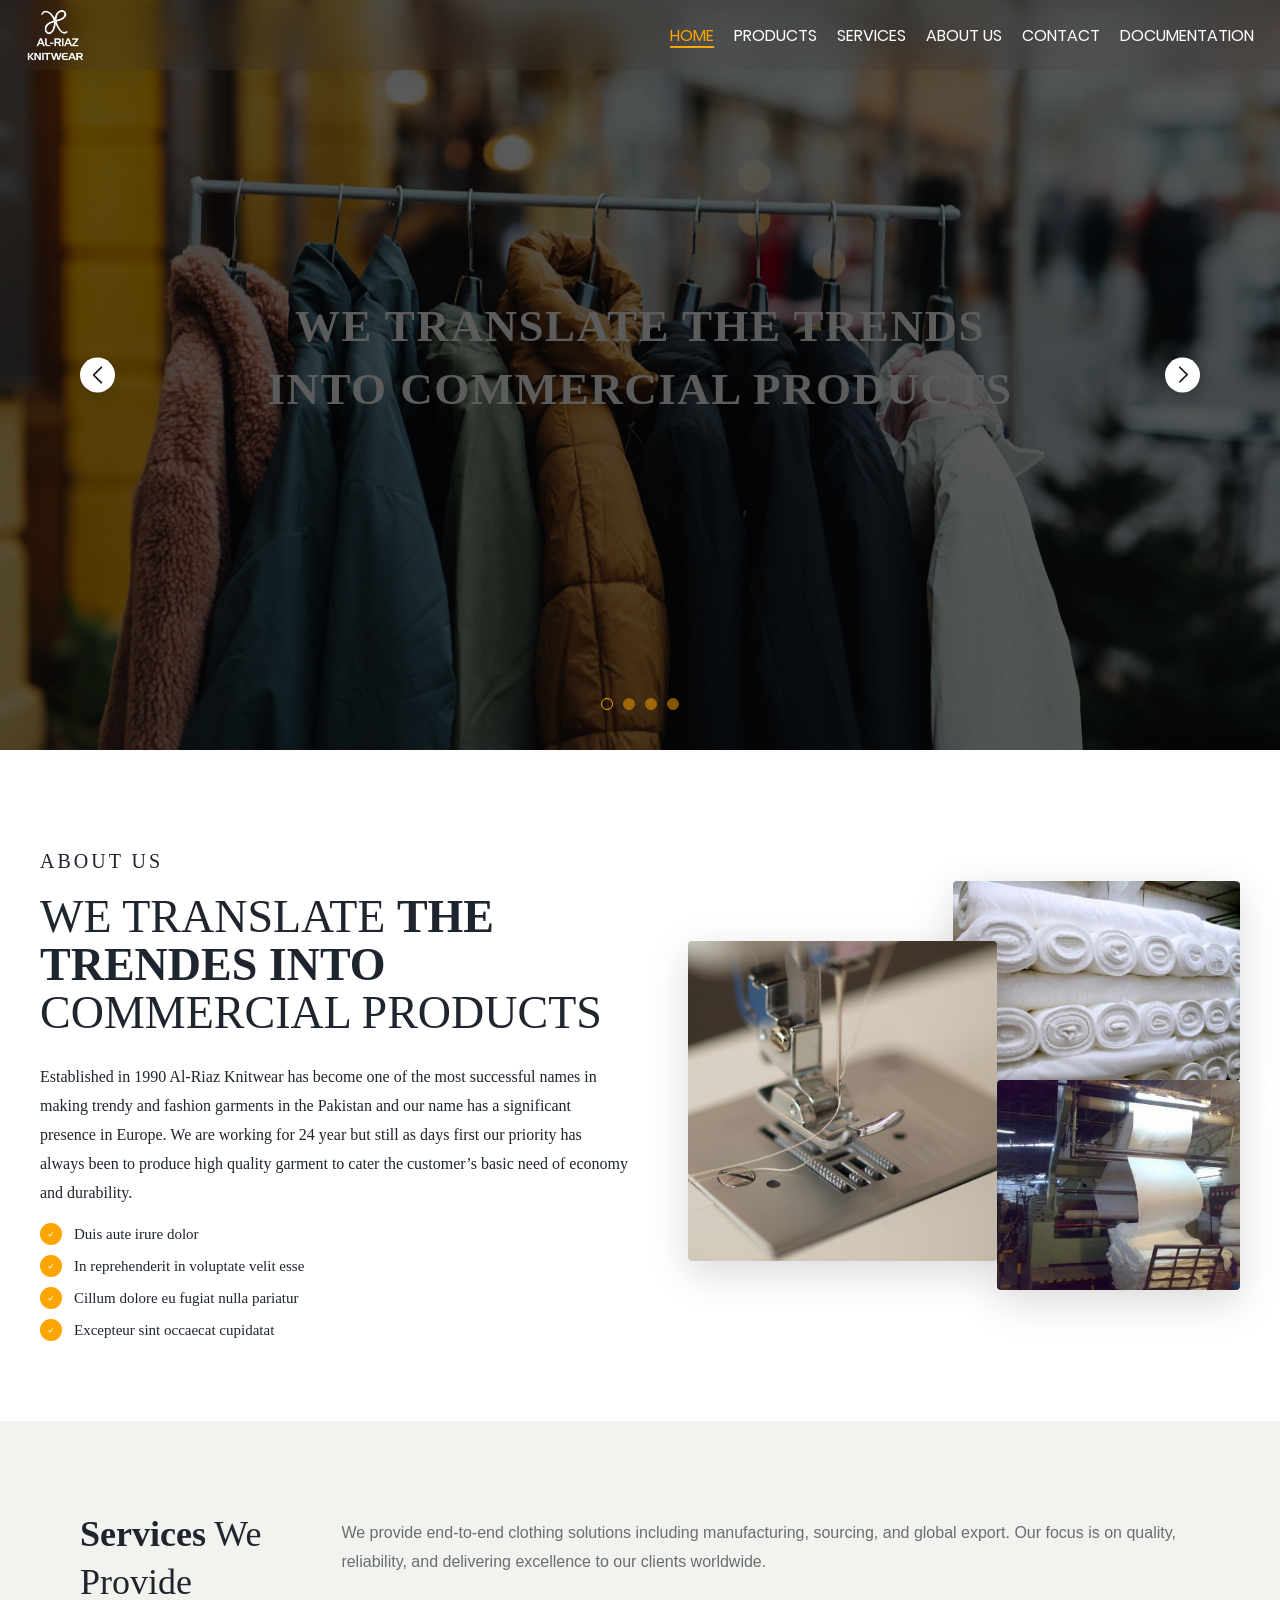
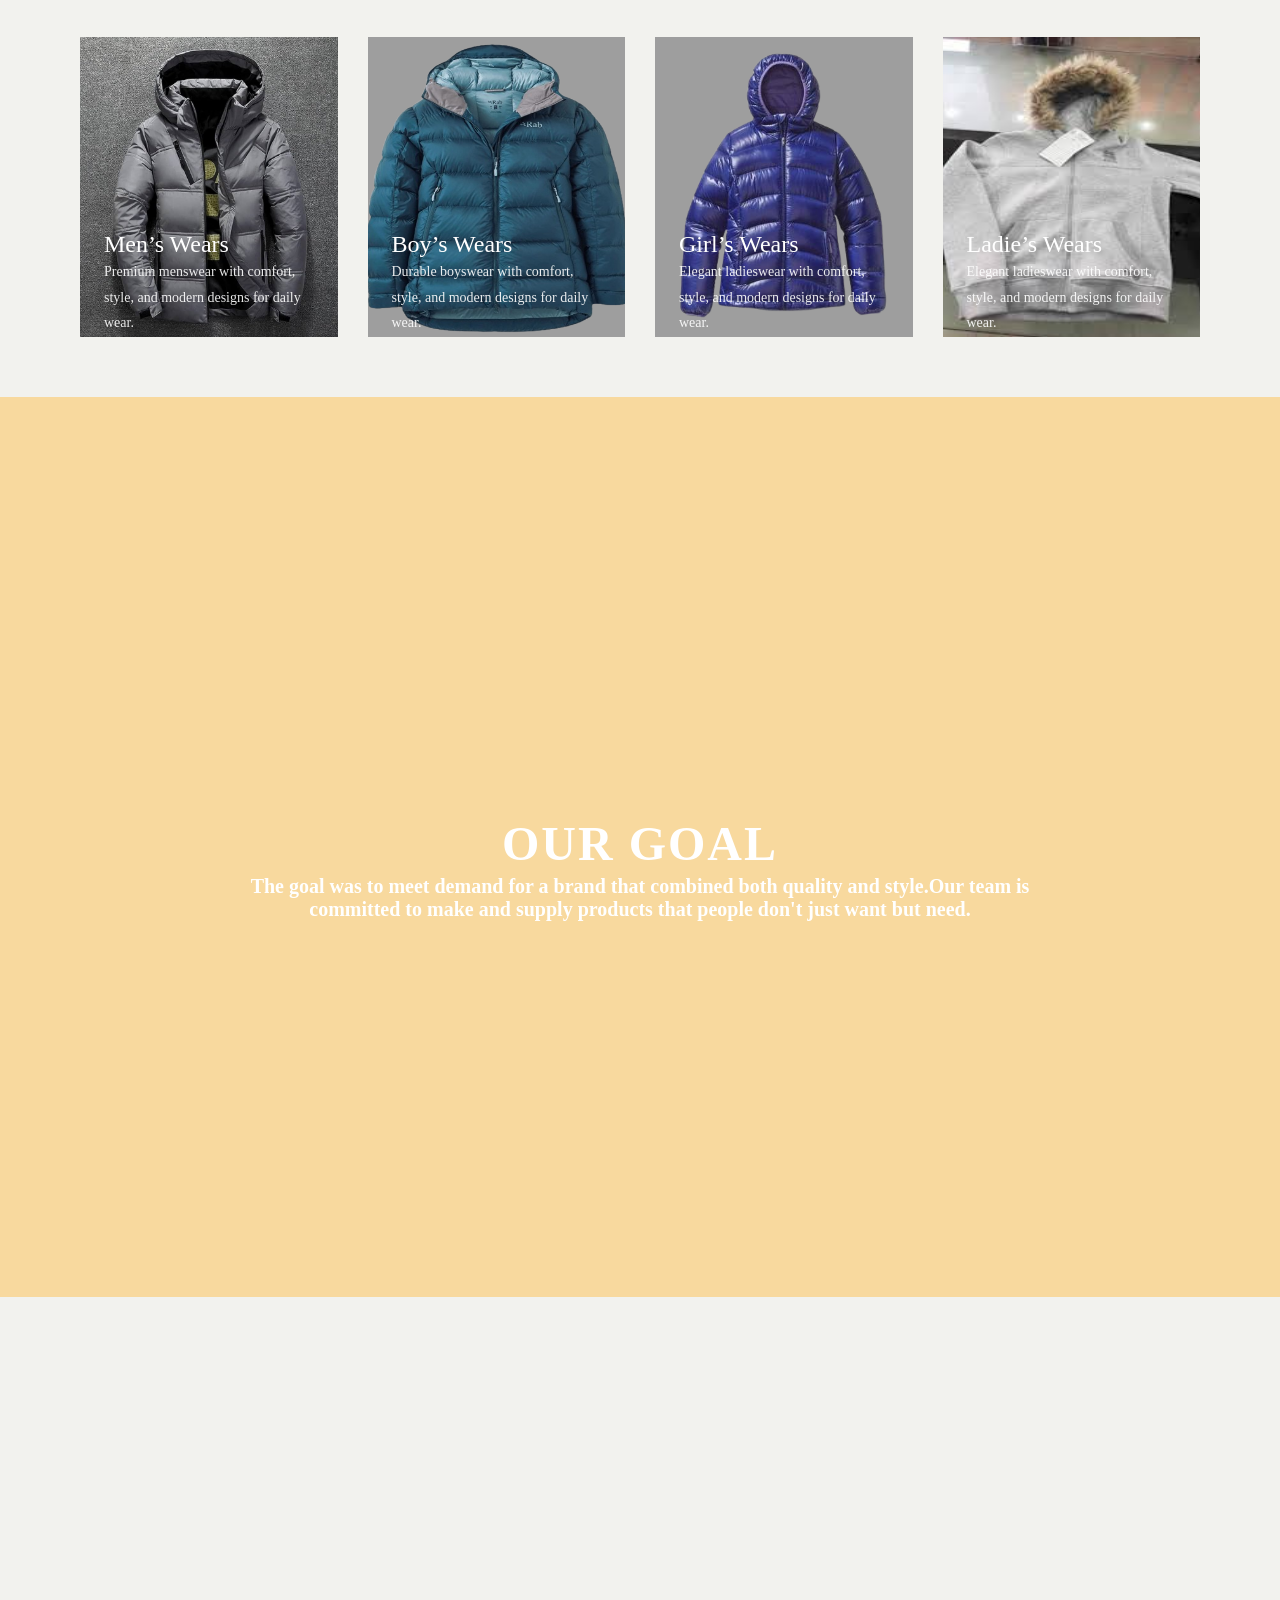
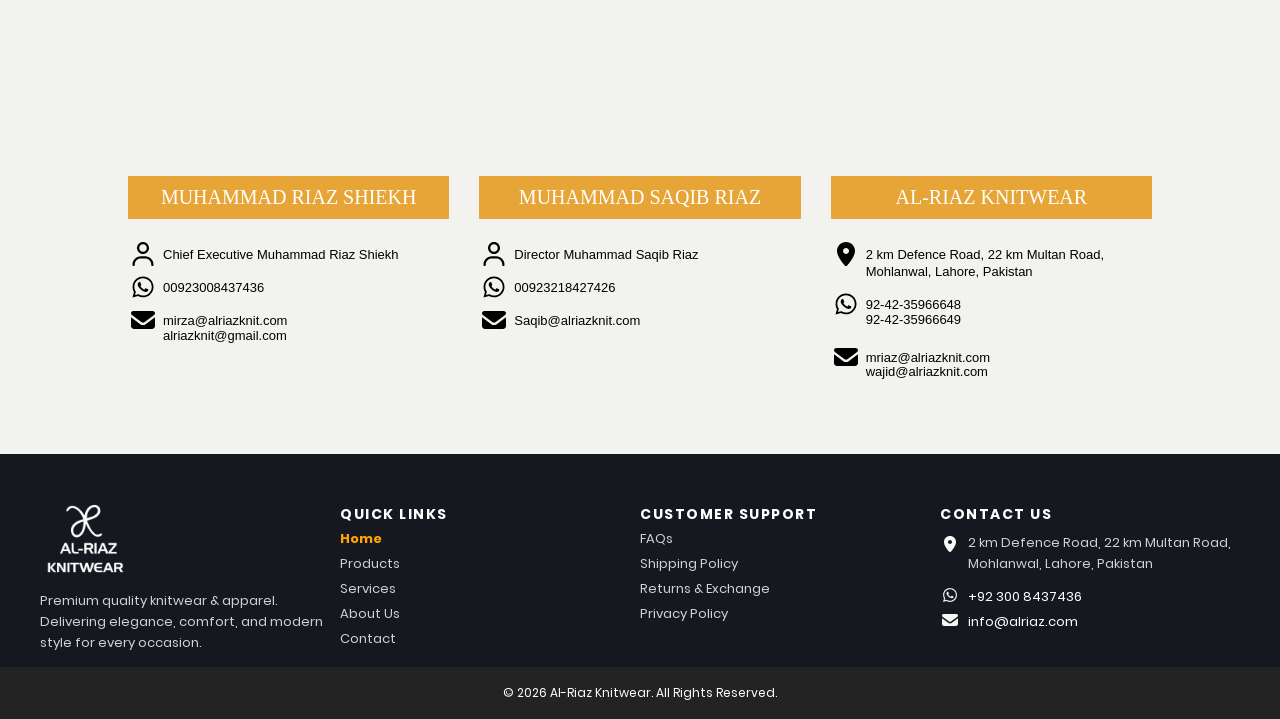
==== commit 2802ba96: "apply animation" ====
--- a/index.html
+++ b/index.html
@@ -24,7 +24,7 @@
   <a href="#contact" class="nav-link">Contact</a>
 
   <div class="nav-item dropdown">
-    <a href="#" class="nav-link dropdown-toggle">Documentation ▼</a>
+    <a href="#" class="nav-link dropdown-toggle">Documentation</a>
     <div class="dropdown-menu">
       <a href="#" onclick="window.open('./Pdf/Smeta Audit Report of Al-Riaz Knitwear (Pvt.) Limited-2015.pdf')">Sedex Report</a>
       <a href="#">Sedex Report Online</a>
@@ -41,7 +41,7 @@
         
         <div class="text-wrapper">
           <div class="overlay-text">
-         <h3 class="first-text"><b>Casual Shirts</b></h3>
+         <h3 class="first-text"><b>WE TRANSLATE THE TRENDS<br> INTO COMMERCIAL PRODUCTS</b></h3>
           </div>
        </div>
         </div>
@@ -51,9 +51,9 @@
       <div class="banner" style="background-image: url(./assets/images/northleg-official-r-ZMdzBOw-o-unsplash.jpg);">
       <div class="text-wrapper">
           <div class="overlay-text">
-         <h3 class="first-text"><b>Casual Shirts</b></h3>
+         <h3 class="first-text"><b>WE TRANSLATE THE TRENDS<br> INTO COMMERCIAL PRODUCTS</b></h3>
           </div>
-        </div>
+       </div>
         </div>
       </div>
   
@@ -62,18 +62,18 @@
       <div class="banner" style="background-image: url(./assets/images/neil-wallace-eTCogYz7kQE-unsplash.jpg);">
       <div class="text-wrapper">
           <div class="overlay-text">
-         <h3 class="first-text"><b>Casual Shirts</b></h3>
+         <h3 class="first-text"><b>WE TRANSLATE THE TRENDS<br> INTO COMMERCIAL PRODUCTS</b></h3>
           </div>
-        </div>
+       </div>
       </div>
     </div>
     <div class="carousel-slide">
       <div class="banner" style="background-image: url(./assets/images/northleg-official-r-ZMdzBOw-o-unsplash.jpg);">
-        <div class="text-wrapper">
+       <div class="text-wrapper">
           <div class="overlay-text">
-         <h3 class="first-text"><b>Casual Shirts</b></h3>
+         <h3 class="first-text"><b>WE TRANSLATE THE TRENDS<br> INTO COMMERCIAL PRODUCTS</b></h3>
           </div>
-        </div>
+       </div>
       </div>
     </div>
     
@@ -157,36 +157,37 @@
   <div class="cards-grid">
 
     <!-- Card 1 -->
-    <div class="service-card">
-      <img src="./assets/images/Pastel pink hoodie on cobblestone street.png" alt="ladies wear"/>
+     <div class="service-card">
+      <img src="./assets/images/mens.jpeg" alt="Oil Plantation"/>
       <div class="card-text">
-        <h3>Ladies Wears</h3>
-<p>We offer a wide range of high-quality ladies wear designed with modern trends and premium fabrics, ensuring comfort, style, and global export standards.</p>
-      </div>
+        <h3>Men’s Wears</h3>
+    <p>Premium menswear with comfort, style, and modern designs for daily wear.</p>
+    </div>
     </div>
 
     <!-- Card 2 -->
     <div class="service-card">
-      <img src="./assets/images/Boy in grey hoodie outdoors.png" alt="Petroleum Refinery"/>
+      <img src="./assets/images/boys wears.png" alt="boys wears"/>
       <div class="card-text">
-      <h3>Boys Wears</h3>
-<p>Our boys wear collection combines durability and comfort with stylish designs, perfect for everyday use and large-scale international supply.</p>
+      <h3>Boy’s Wears</h3>
+      <p>Durable boyswear with comfort, style, and modern designs for daily wear.</p>
       </div>
     </div>
 
     <!-- Card 3 -->
     <div class="service-card">
-      <img src="./assets/images/Al-Riaz hoodie detail shot.png" alt="Oil Plantation"/>
+      <img src="./assets/images/girlwear-removebg-preview.png" alt="baby wears"/>
       <div class="card-text">
-        <h3>Girls Wears</h3>
-<p>We provide trendy and comfortable girls wear crafted with attention to detail, meeting international quality standards for global markets.</p>
+        <h3>Girl’s Wears</h3>
+      <p>Elegant ladieswear with comfort, style, and modern designs for daily wear.</p>
       </div>
     </div>
+   
     <div class="service-card">
-      <img src="./assets/images/AL-RIAZ hoodie on city street.png" alt="Oil Plantation"/>
+      <img src="./assets/images/ladies wear.jfif" alt="ladies wear"/>
       <div class="card-text">
-        <h3>Mens Wears</h3>
-<p>Our mens wear collection features premium fabrics and expert tailoring, delivering high-quality garments suitable for both casual and formal export markets.</p>
+        <h3>Ladie’s Wears</h3>
+        <p>Elegant ladieswear with comfort, style, and modern designs for daily wear.</p>
       </div>
     </div>
   </div>
@@ -209,8 +210,6 @@
 <!-- --Contact-US--SECTION--Start-->
 <div class="contact-section" id="contact">
   <div class="container">
-    <h2 class="contact-text">Contact Us</h2>
-    <!-- <p>Get in touch with our team for any inquiries or collaborations.</p> -->
  
 <div class="map-container">
   <iframe
@@ -230,7 +229,7 @@
   <div class="contact-card" >
     <h3>MUHAMMAD RIAZ SHIEKH</h3>
     
-  <span class="locicon"><img class="locimg" src="./assets/svg/location-dot-solid-full.svg" alt="">
+  <span class="locicon"><img class="locimg" src="./assets/svg/user-regular-full.svg" alt="">
    <p class="num2">Chief Executive Muhammad Riaz Shiekh</p>
 </span>
 <span class="locicon">
@@ -261,7 +260,7 @@
   <!-- 2 -->
   <div class="contact-card">
     <h3>MUHAMMAD SAQIB RIAZ</h3>
-   <span class="locicon"><img class="locimg" src="./assets/svg/location-dot-solid-full.svg" alt="">
+   <span class="locicon"><img class="locimg" src="./assets/svg/user-regular-full.svg" alt="">
    <p class="num2">Director Muhammad Saqib Riaz</p>
 </span>
 <span class="locicon">
@@ -286,7 +285,7 @@
     <h3>AL-RIAZ KNITWEAR</h3>
    <span class="locicon"><img class="locimg" src="./assets/svg/location-dot-solid-full.svg" alt="">
    <a class="num" href="./Contact.html?location=2km+Defence+Road+22km+Multan+Road+(Mohlanwal)+Lahore+Pakistan">
-    2.km Defence Road 22km Multan Road (Mohlanwal)Lahore-pakistan
+    2 km Defence Road, 22 km Multan Road, Mohlanwal, Lahore, Pakistan
 </a>
 </span>
    <span class="locicon"><img class="locimg" src="./assets/svg/whatsapp-brands-solid-full.svg" alt="">
@@ -614,6 +613,7 @@
   dots.forEach(dot => dot.classList.remove("active"));
 
   // Nai slide active karo
+  
   slides[index].classList.add("active");
   dots[index].classList.add("active");
 }
@@ -638,27 +638,53 @@
 <!-- BACKGROUNG--IAGE---END -->
 
 <!-- --ABOUT--SECTION--SECRIPT--START-- -->
+
 <script>
+const observer = new IntersectionObserver((entries) => {
+  entries.forEach(entry => {
+    if (entry.isIntersecting) {
+      entry.target.classList.add('visible');
+    } else {
+      entry.target.classList.remove('visible'); // scroll out → animation reset
+    }
+  });
+}, { 
+  threshold: 0.15,
+  rootMargin: '0px 0px -50px 0px'
+});
+
+document.querySelectorAll('#aboutContent, #aboutImages').forEach(el => {
+  observer.observe(el);
+});
+</script>
+<!-- --ABOUT--SECTION--SECRIPT--END-- -->
+
+
+<!-- --SERVICE--SECTION--START--Seript-- -->
+ <script>
+document.addEventListener("DOMContentLoaded", () => {
+  const cards = document.querySelectorAll(".service-card");
+
   const observer = new IntersectionObserver((entries) => {
     entries.forEach(entry => {
       if (entry.isIntersecting) {
-        entry.target.classList.add('visible');
-        observer.unobserve(entry.target);
+       
+        entry.target.classList.remove("show");
+        void entry.target.offsetWidth; 
+        entry.target.classList.add("show");
+      } else {
+        entry.target.classList.remove("show");
       }
     });
-  }, { threshold: 0.15 });
-
-  document.querySelectorAll('#aboutContent, #aboutImages').forEach(el => observer.observe(el));
-
-  // Trigger immediately if already in view (page load)
-  window.addEventListener('load', () => {
-    document.querySelectorAll('#aboutContent, #aboutImages').forEach(el => {
-      const rect = el.getBoundingClientRect();
-      if (rect.top < window.innerHeight) el.classList.add('visible');
-    });
-  });
+  }, {
+    threshold: 0.1,
+    rootMargin: "0px"
+  });
+
+  cards.forEach(card => observer.observe(card));
+});
 </script>
-<!-- --ABOUT--SECTION--SECRIPT--END-- -->
+<!-- --SERVICE--SECTION--END--Seript-- -->
 
 <!-- Map--Script -->
 <script>
--- a/css/index.css
+++ b/css/index.css
@@ -48,7 +48,7 @@
   top: 100%;
   left: 0;
   background: white;
-  min-width: 400px;
+  min-width: 250px;
   display: flex;
   flex-direction: column;
 
@@ -67,24 +67,42 @@
   text-decoration: none;
   color: black;
   font-size: 13px;
-}
-
-.dropdown-menu a:hover {
-  background: orange;
-}
-
-/* show on hover */
+  border-bottom: 1px solid transparent; /* 👈 important */
+  transition: all 0.3s ease;
+}
+
+/* hover → sirf line */
+
+/* show dropdown */
 .dropdown:hover .dropdown-menu {
   opacity: 1;
   visibility: visible;
   transform: translateY(0);
+}
+.dropdown-menu a {
+  position: relative;
+}
+
+.dropdown-menu a::after {
+  content: "";
+  position: absolute;
+  left: 0;
+  bottom: 5px;
+  width: 0;
+  height: 2px;
+  background: orange;
+  transition: width 0.3s ease;
+}
+
+.dropdown-menu a:hover::after {
+  width: 100%;
 }
 /* .show-dropdown {
   opacity: 1 !important;
   visibility: visible !important;
   transform: translateY(0) !important;
 } */
-.header {
+.header { 
   background: rgba(53, 50, 50, 0.178);
   backdrop-filter: blur(17px);
   box-sizing: border-box;
@@ -96,9 +114,7 @@
   height: 70px;
   z-index: 1001;
   display: flex;
-  transition:
-    transform 0.3s ease,
-    top 0.3s ease;
+  transition: transform 0.3s ease,top 0.3s ease;
   box-shadow: 0 4px 20px rgba(0, 0, 0, 0.06);
 }
 .header.scrolled {
@@ -112,8 +128,9 @@
 .header.show {
   transform: translateY(0);
 }
+
 .header-main {
-  display: flex;
+ display: flex;
   align-items: center;
   width: 100%;
   transition:
@@ -124,7 +141,6 @@
 
   position: relative;
 }
-
 .header.hide-top .header-main {
   transform: translateY(-30px);
   opacity: 0;
@@ -135,16 +151,15 @@
   transform: translateY(0);
   opacity: 1;
 }
-
-.logo img {
+.logo img { 
   width: 110px;
-  position: relative;
-  left: 50%;
+   position: relative;
   margin-top: 12px;
 }
 
-.nav {
-  font-family: poppins;
+
+.nav {  
+ font-family: poppins;
   font-weight: 400;
   display: flex;
   gap: 20px;
@@ -152,16 +167,16 @@
   text-transform: uppercase;
   justify-content: flex-end;
   flex: 1;
-  margin-right: 30px;
+  right: 2%;
   order: 2;
    position: relative;
-  flex-wrap: wrap; /* mobile pe wrap kare */
+  flex-wrap: wrap; 
 }
 
 .nav-link {
   position: relative;
   text-decoration: none;
-  font-size: 14px;
+  font-size: 16px;
   color: white;
   text-underline-offset: 0.15em;
   display: inline-block;
@@ -204,84 +219,6 @@
 .close-btn {
   display: none;
 }
-
-.search-overlay {
-  position: fixed;
-  top: 0;
-  left: 0;
-  width: 100%;
-  height: 100%;
-  backdrop-filter: blur(3px);
-  background: rgba(0, 0, 0, 0.2);
-  display: none;
-  z-index: 3000;
-  transition: opacity 0.3s ease;
-}
-
-/* Active state */
-.search-overlay.active {
-  display: block;
-  animation: fadeIn 0.3s ease forwards;
-}
-
-.search-container {
-  position: absolute;
-  top: 15%; /* thoda niche from header */
-  left: 50%;
-  transform: translateX(-50%);
-  width: 80%;
-  max-width: 500px;
-  background: #fff;
-  padding: 10px 10px;
-  box-shadow: 0 5px 25px rgba(0, 0, 0, 0.2);
-  display: flex;
-  align-items: center;
-}
-.search-container img {
-  width: 18px;
-  margin-left: 10px;
-}
-.search-btn {
-  background: none;
-  border: none;
-  font-size: 18px;
-  cursor: pointer;
-  margin-left: auto;
-  position: relative;
-  color: white;
-  order: 3;
-}
-.search-btn img {
-  width: 23px;
-  filter: invert(1) brightness(1.2);
-}
-
-.search-input {
-  width: 100%;
-  border: none;
-  outline: none;
-  background: transparent;
-  font-size: 14px;
-  padding-left: 0px;
-  flex: 1;
-}
-
-.search-close {
-  position: absolute;
-  top: -35px;
-  left: 0px;
-  background: none;
-  border: none;
-  font-size: 18px;
-  border-radius: 50%;
-  cursor: pointer;
-  color: white;
-}
-.header.search-open {
-  height: 80px;
-  transition: height 0.3s ease;
-}
-
 /* Fade in animation */
 @keyframes fadeIn {
   from {
@@ -291,16 +228,11 @@
     opacity: 1;
   }
 }
-.search-close.active {
-  display: block;
-}
-.search-icon {
-  position: absolute;
-  right: 10px;
-  top: 50%;
-  transform: translateY(-50%);
-  width: 16px;
-}
+/* @media (max-width: 1024px){
+  .nav-link{
+    font-size:30px;
+  }
+} */
 @media (min-width: 1440px) {
   .nav-link {
     font-size: 20px;
@@ -317,7 +249,7 @@
 }
 @media (min-width: 768px) and (max-width: 1024px) {
   .nav {
-    gap: 20px;
+    gap: 10px;
   }
   .logo img {
     width: 100px;
@@ -327,7 +259,7 @@
 }
 /* Mobile / Tablet */
 @media (max-width: 768px) {
-  .dropdown:hover .dropdown-menu {
+   .dropdown:hover .dropdown-menu {
     opacity: 1;
     visibility: visible;
     transform: translateY(0);
@@ -336,8 +268,8 @@
   .dropdown-menu {
     display: none;
     flex-direction: column;
-    max-width: 30%;
-    width: 30%;
+    min-width: 50%;
+    /* width: 30%; */
     background: #fff;
     margin-top: 5px;
     margin-left: 25%;
@@ -369,30 +301,28 @@
   .dropdown-menu a:last-child {
     border-bottom: none;
   }
-
   .nav-link:hover::after {
-    left: 0px;
-  }
-
-  .nav-link.active::after {
-    left: 0px;
-  }
-
-  .header-main {
-    display: flex;
-    width: 100%;
-    justify-content: center;
-    text-align: center;
-    position: relative;
-  }
-
-  .logo img {
-    left: 50%;
-    transform: translateX(-50%);
-  }
-
+  /* width: 207px;  */
+  left:0px;
+}
+.nav-link.active::after {
+ /* width: 210px; */
+  left:0px;
+ 
+}
+   .header-main {
+  display: flex;
+  width: 100%;
+  /* padding: 10px 10px; */
+}
+
+.logo img { 
+ width: 110px;
+ margin-top: 12px;
+ left: 0;
+}
   .menu-toggle {
-    display: block;
+     display: block;
     font-size: 26px;
     background: none;
     border: none;
@@ -400,19 +330,22 @@
     cursor: pointer;
     color: black;
     position: absolute;
-    left: 10px;
+    right: 20px;
     padding: 0;
     line-height: 1;
   }
 
   .nav {
-    align-items: flex-start;
+
+   align-items: flex-start;
     position: absolute;
     top: -100%;
     left: 0;
     width: 100%;
-    height: 500px;
-    background: rgba(71, 70, 70, 0.637);
+    height: 450px;
+    /* height:auto; */
+    /* background: rgba(71, 70, 70, 0.637); */
+    background: white;
     flex-direction: column;
     box-shadow: 4px 0 15px rgba(0, 0, 0, 0.15);
     transition: left 0.3s ease;
@@ -427,7 +360,7 @@
   }
 
   .nav-link {
-    font-size: 14px;
+     font-size: 14px;
     font-family: poppins;
     text-decoration: none;
     color: #222;
@@ -449,18 +382,14 @@
     background: none;
     border: none;
   }
-
-  .search-btn {
-    position: absolute;
-    right: 10px;
-    font-size: 20px;
-  }
-}
-
+}
 @media (max-width: 430px) {
+  .nav{
+    gap:0;
+  }
   .close-btn {
     margin-left: 88%;
-    margin-top: 85px;
+    margin-top: 80px;
   }
 
   .nav-item.dropdown {
@@ -470,18 +399,9 @@
     flex-direction: column;
     position: relative;
   }
-.dropdown-menu {
-    display: none;
-    flex-direction: column;
-    max-width: 10%;
-    width: 10%;
-    background: #fff;
-    margin-top: 5px;
-    margin-left: 3%;
-    box-shadow: 0 5px 15px rgba(0,0,0,0.1);
-    border-radius: 5px;
-    overflow: hidden;
-    padding: 0;
+  .dropdown-menu {
+    min-width: 70%;
+    margin-left: 15%;
   }
 
   .nav-item.dropdown.active .dropdown-menu {
@@ -492,24 +412,6 @@
     padding: 3px 0;
   }
 }
-@media (max-width: 375px) {
-  .dropdown-menu {
-   
-    
-    
-    margin-left: 0%;
-    }
-}
-
-/* Logo & nav items — initial state */
-
-.logo img,
-.nav-link {
-  transition:
-    opacity 0.4s ease,
-    transform 0.4s ease;
-}
-
 /* Background---Image ---STart */
 .carousel-main {
   height: 920px;
@@ -550,7 +452,7 @@
 @keyframes slideInRight {
   from {
     opacity: 0;
-    transform: translateX(60px);
+    transform: translateX(40px);
   }
   to {
     opacity: 1;
@@ -565,8 +467,27 @@
   }
   to {
     opacity: 0;
-    transform: translateX(-60px);
-  }
+    transform: translateX(-40px);
+  }
+}
+
+/* Text animation — neeche se upar */
+@keyframes textUp {
+  from {
+    opacity: 0;
+    transform: translate(-50%, 40px);
+  }
+  to {
+    opacity: 1;
+    transform: translate(-50%, -50%);
+  }
+}
+.banner::after {
+  content: "";
+  position: absolute;
+  inset: 0;
+  background: rgba(0, 0, 0, 0.4);
+  z-index: 2;
 }
 .banner {
   width: 100%;
@@ -577,38 +498,35 @@
   background-position: center;
   display: inline-block;
   object-fit: contain;
+  filter: brightness(0.6) contrast(1);
+}
+.carousel-slide.active .text-wrapper {
+  animation: textUp 0.7s ease 0.2s both; /* 0.2s delay — slide aane ke baad text aye */
 }
 .text-wrapper {
-  margin: 25% auto;
-}
+  position: absolute;   
+  top: 5%;           
+  left: 50%;           
+  transform: translate(-50%, -50%); 
+  width: 90%;           
+  text-align: center;   
+  z-index: 2;           
+}
+
 .overlay-text {
-  padding: 0px;
+  padding: 0;
   width: 100%;
 }
+
 .first-text {
-  font-size: 25px;
-  text-align: center;
+  font-size: 45px;
   color: white;
   font-weight: 700;
   letter-spacing: 1.5px;
   text-transform: uppercase;
-}
-
-.second-text {
-  padding: 15px 20px;
-  background-color: black;
-  color: white;
-  margin-top: -20px;
-  font-size: 12px;
-  text-align: center;
-  font-weight: 700;
-  letter-spacing: 1.5px;
-  border-radius: 30px;
-  cursor: pointer;
-  border: none;
-  margin-left: 40px;
-}
-
+  line-height: 1.4;
+  /* text-shadow: 2px 2px 10px rgba(0,0,0,0.7);  */
+}
 /* Buttons */
 .prev,
 .next {
@@ -696,6 +614,9 @@
     /* margin: 50px auto; */
     margin-top: 0px;
   }
+  .text-wrapper {
+  margin: 25% auto;
+}
 }
 @media (max-width: 1024px) {
   .carousel-main {
@@ -706,6 +627,9 @@
     /* margin: 50px auto; */
     margin-top: 0px;
   }
+  .text-wrapper {
+  margin: 37% auto;
+}
   .prev,
   .next {
     top: 50%;
@@ -722,6 +646,9 @@
     height: 570px;
     margin-top: 0px;
   }
+  .text-wrapper {
+  margin: 38% auto;
+}
   .prev,
   .next {
     top: 50%;
@@ -740,7 +667,10 @@
     height: 620px;
   }
   .text-wrapper {
-    margin: auto;
+  margin: 85% auto;
+}
+  .first-text {
+    font-size: 25px;
   }
 
   .simple-carousel {
@@ -763,7 +693,25 @@
 }
 /* Background---Image ---End */
 
-/* <!-- --ABOUT--SECTION--SECRIPT--END-- --> */
+/* <!-- --ABOUT--SECTION--SECRIPT--Start-- --> */
+/* Default hidden state */
+#aboutContent {
+  opacity: 0;
+  transform: translateX(-60px);
+  transition: opacity 0.7s ease, transform 0.7s ease;
+}
+
+#aboutImages {
+  opacity: 0;
+  transform: translateX(60px);
+  transition: opacity 0.7s ease, transform 0.7s ease;
+}
+
+#aboutContent.visible,
+#aboutImages.visible {
+  opacity: 1;
+  transform: translateX(0);
+}
 .about-section {
   display: flex;
   align-items: center;
@@ -791,7 +739,7 @@
 
 .label {
   font-family: "Open Sans";
-  font-size: 16px;
+  font-size: 20px;
   letter-spacing: 3px;
   line-height: 22.8571px;
   text-transform: uppercase;
@@ -817,7 +765,7 @@
 }
 
 .divider {
-  width: 60px;
+  width: 145px;
   height: 3px;
   background-color: orange;
   margin-bottom: 24px;
@@ -898,7 +846,7 @@
 .about-images {
   flex: 0 0 46%;
   position: relative;
-  height: 500px;
+  height: 409px;
   opacity: 0;
   transform: translateX(30px);
   transition:
@@ -1047,40 +995,67 @@
   width: 100%;
   height: 100%;
   transition: transform 0.5s ease;
-}
-.service-card:hover img {
+  transform: scaleX(1.1);
+}
+/* .service-card:hover img {
   transform: scale(1.06);
-}
+} */
 
 /* Text box at bottom — orange ONLY on text area on hover */
 .card-text {
   position: absolute;
   bottom: 0;
-  left: 0;
+  left: 0px;
   right: 0;
-  /* padding: 20px 22px 26px; */
+  padding: 0px 22px;
   z-index: 3;
   /* background: rgba(0, 0, 0, 0.58); */
   transition: background 0.35s ease;
-  text-align: center;
 }
 .service-card:hover .card-text {
   background: orange;
 }
 
 .card-text h3 {
-  font-family: "Playfair Display", serif;
-  font-size: 22px;
-  font-weight: 700;
+  font-family: Merriweather Light 18pt;
+  font-size: 24px;
+  font-weight: 400;
+  line-height: 26.4px;
   color: #fff;
-  margin-bottom: 8px;
+  /* margin-bottom: 8px; */
 }
 .card-text p {
   font-size: 14px;
-  line-height: 1.65;
+  line-height: 25.2px;
   color: rgba(255, 255, 255, 0.9);
-}
-
+  
+}
+.card-text h3,
+.card-text p {
+  margin: 2px;   
+}
+.service-card {
+  opacity: 0;
+  transform: scale(0.9);
+}
+.service-card.show {
+  animation: zoomOutSide  0.6s ease forwards;
+}
+
+@keyframes zoomOutSide {
+  from {
+    opacity: 0;
+    transform: translateY(50px) scale(0.9);
+  }
+  to {
+    opacity: 1;
+    transform: translateY(0) scale(1);
+  }
+}
+.service-card:nth-child(1).show { animation-delay: 0.1s; }
+.service-card:nth-child(2).show { animation-delay: 0.2s; }
+.service-card:nth-child(3).show { animation-delay: 0.3s; }
+.service-card:nth-child(4).show { animation-delay: 0.4s; }
 @media (max-width: 1024px) {
   .services-section {
     padding: 60px 35px;
@@ -1123,7 +1098,7 @@
 /* <!-- --OUR-GOAL--SECTION--START-- --> */
 .hero-section {
   height: 100vh;
-  background: url("../assets/images/transpotate.jpg") center/cover no-repeat;
+  background: url("../assets/images/WhatsApp Image 2026-04-05 at 3.02.07 PM.jpeg") center/cover no-repeat;
 
   /* 🔥 IMPORTANT (parallax effect) */
   background-attachment: fixed;
@@ -1140,7 +1115,7 @@
   position: absolute;
   width: 100%;
   height: 100%;
-  background: rgba(245, 197, 108, 0.466);
+  background: rgba(245, 197, 108, 0.66);
   top: 0;
   left: 0;
 }
@@ -1154,33 +1129,25 @@
 }
 
 .hero-content h4 {
-  font-size: 18px;
+  font-size: 48px;
   letter-spacing: 2px;
-}
-
-.hero-content h4 {
-  font-size: 40px;
-  margin: 10px 0;
-}
-
-.hero-content button {
-  margin-top: 20px;
-  padding: 12px 25px;
-  background: red;
-  border: none;
-  color: white;
-  cursor: pointer;
+  /* margin-bottom: 10px;  */
+}
+
+.hero-content h3 {
+  font-size: 20px;
+  margin-top: -60px;
 }
 @media (max-width: 768px) {
   .hero-section {
-    background-attachment: scroll;
+    background-attachment: fixed;
   }
 }
 /* <!-- --OUR-GOAL--SECTION--END-- --> */
 
 /* <!-- --Contact-US--SECTION--Start--> */
 .contact-section {
-  padding: 60px 80px;
+  padding: 60px 0px;
   background: #f2f2ee;
 }
 .contact-text {
@@ -1201,10 +1168,10 @@
   border: none;
 }
 .contact-container {
-  /* border:1px solid red; */
-  width: 100%;
+  /* padding: 0 30px; */
+  max-width: 80%;
   margin: auto;
-  margin-top: 10px;
+  margin-top: -5px;
   display: grid;
   grid-template-columns: repeat(3, 1fr);
   gap: 30px;
@@ -1305,7 +1272,7 @@
 
 @media (max-width: 1024px) {
   .contact-card h3 {
-    font-size: 28px;
+    font-size: 18px;
   }
 }
 
@@ -1342,7 +1309,7 @@
     gap: 0px;
   }
   .contact-card h3 {
-    font-size: 18px;
+    font-size: 15px;
   }
 }
 /* <!-- --Contact-US--SECTION--End--> */
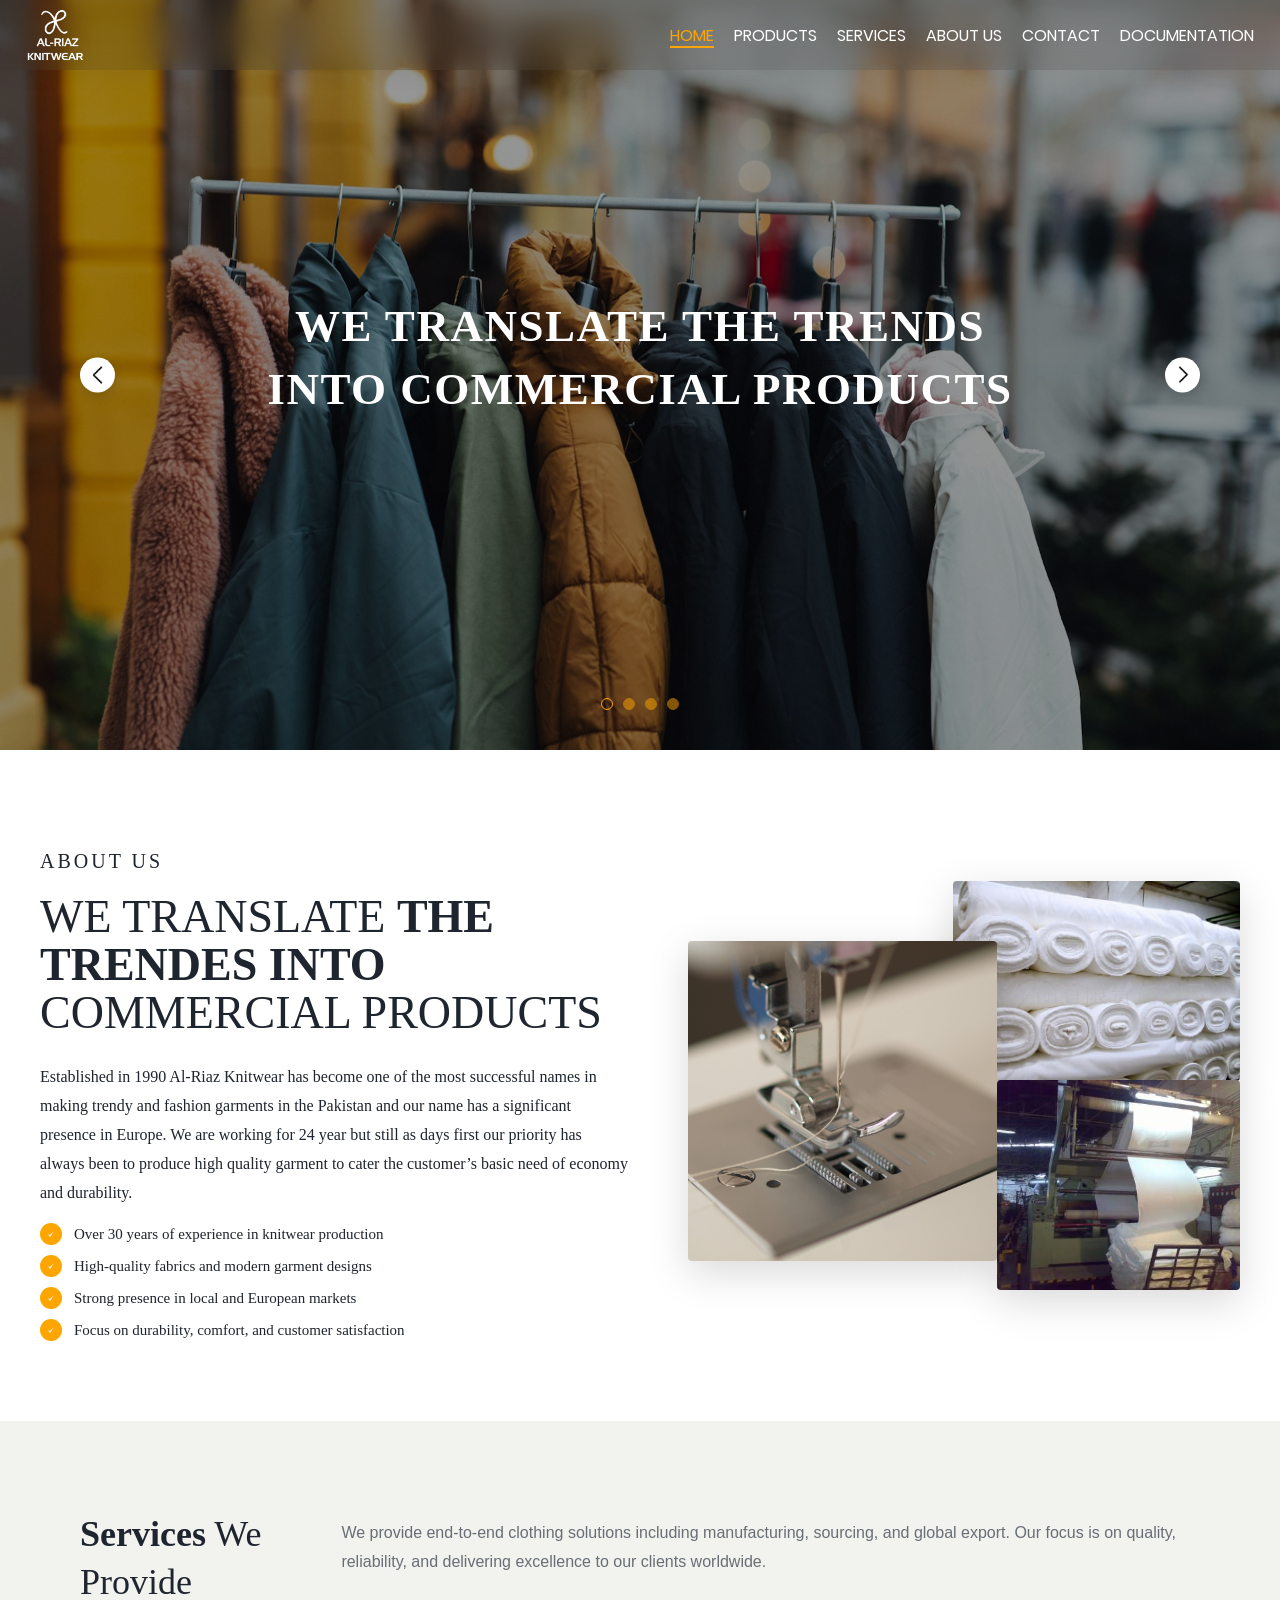
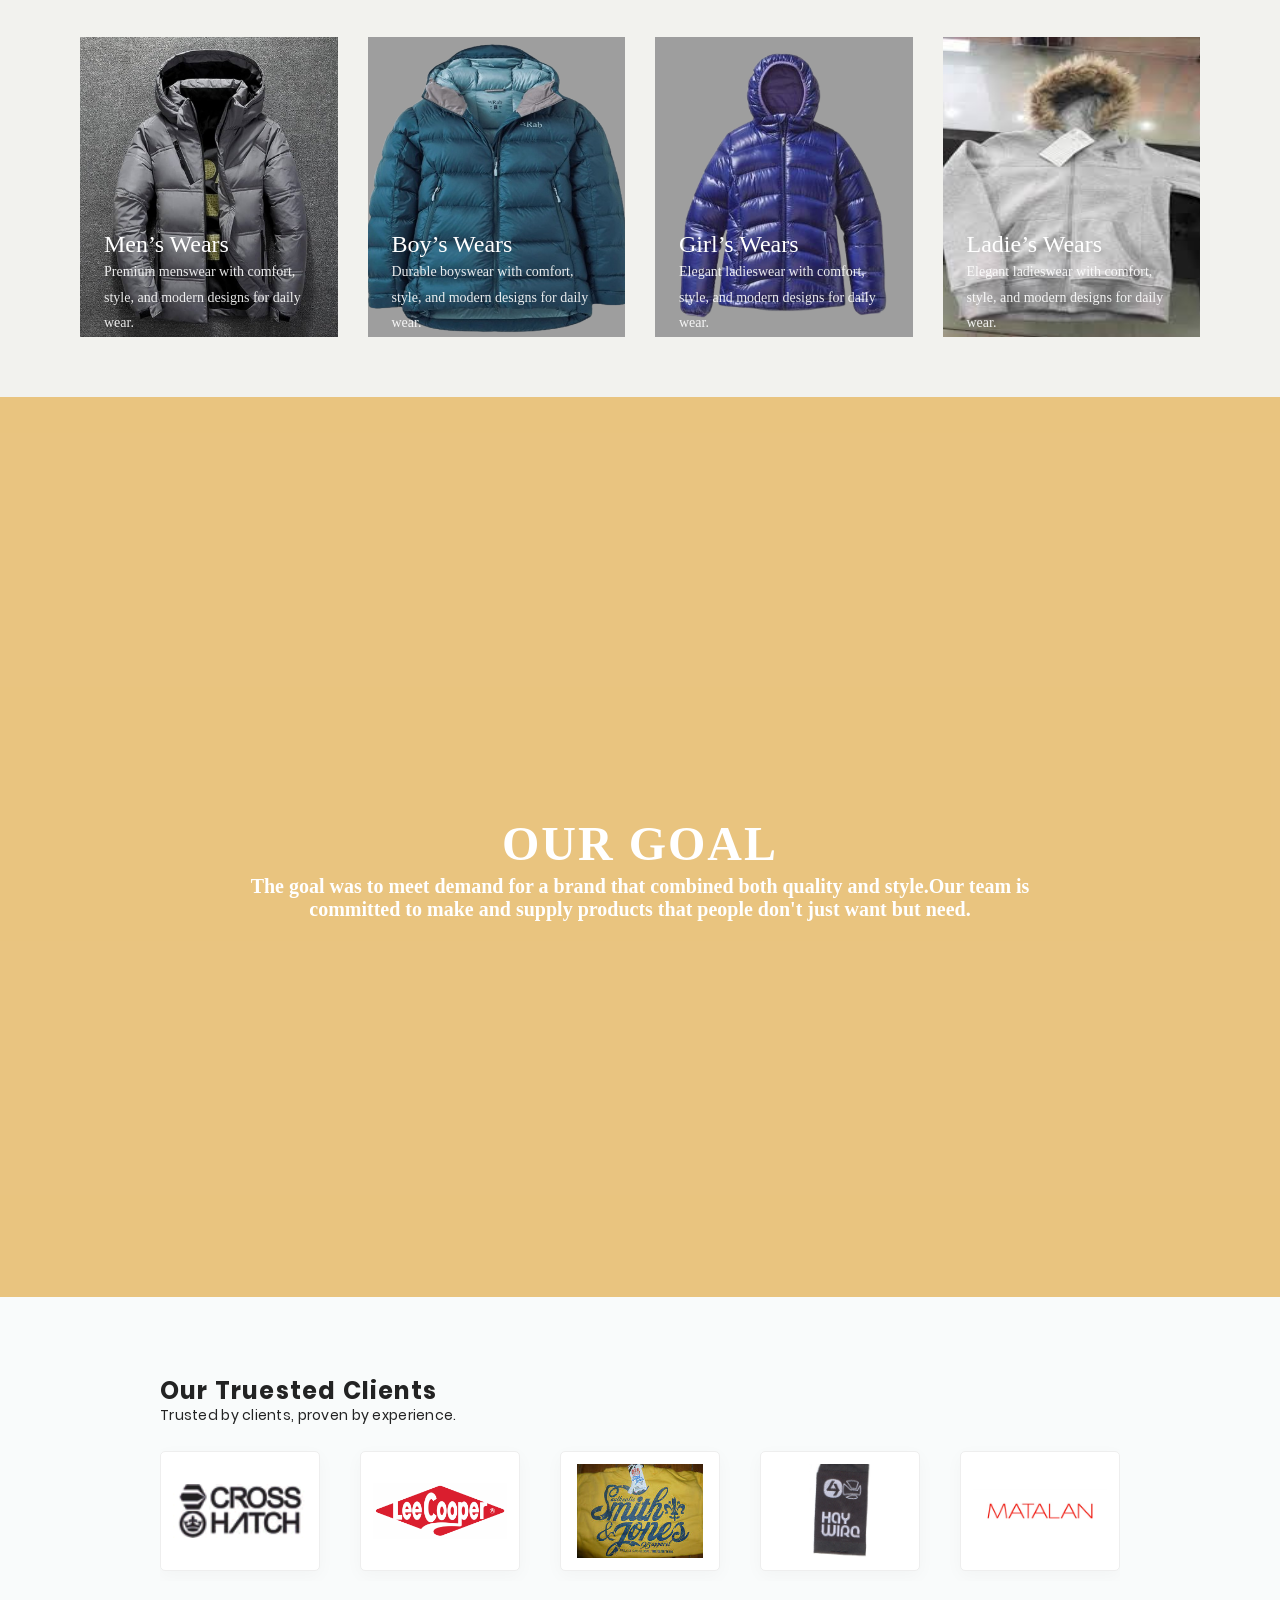
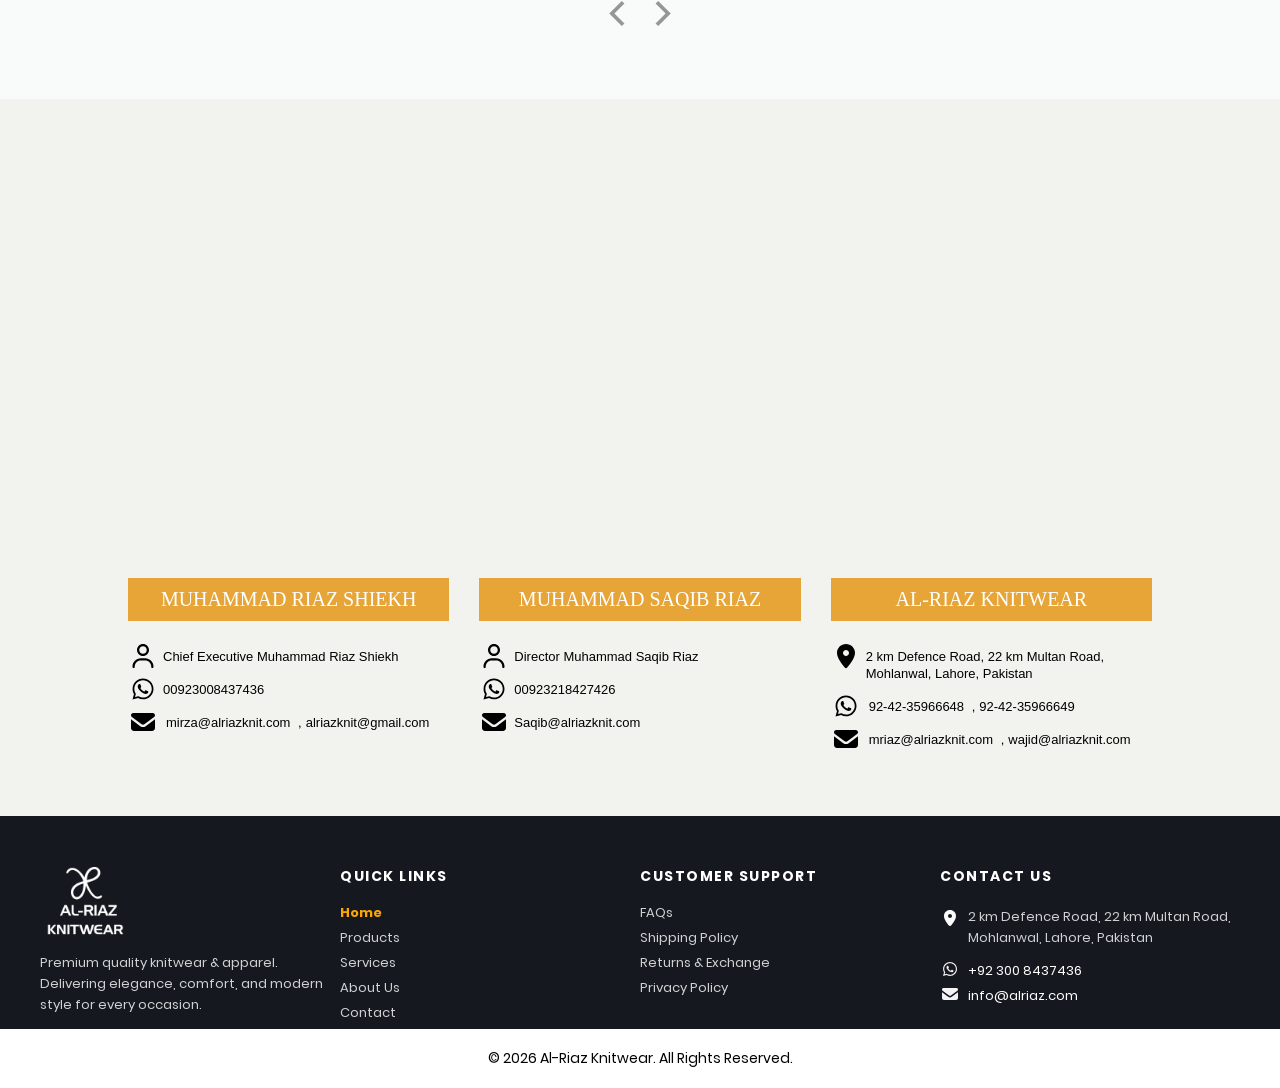
==== commit f074632e: "feed-back" ====
--- a/index.html
+++ b/index.html
@@ -15,8 +15,8 @@
     </div>
      <button class="menu-toggle" id="menuToggle">☰</button>
    <nav class="nav" id="mainNav">
-  <button id="closeMenu" class="close-btn">✖</button>
-
+  <!-- <button id="closeMenu" class="close-btn">✖</button> -->
+ <button id="closeMenu" class="close-btn">×</button>
   <a href='#home' class="nav-link">Home</a>
   <a href="#products" class="nav-link">Products</a>
   <a href="#services" class="nav-link">Services</a>
@@ -100,31 +100,31 @@
     <p class="about-text">Established in 1990 Al-Riaz Knitwear has become one of the most successful names in making trendy and fashion garments in the Pakistan and our name has a significant presence in Europe.
        We are working for 24 year but still as days first our priority has always been to produce high quality garment to cater the customer’s basic need of economy and durability.</p>
     <ul class="feature-list">
-      <li>
-        <span class="icon">
-          <svg viewBox="0 0 10 10"><polygon points="2,5 4,8 8,2 4,6"/></svg>
-        </span>
-        Duis aute irure dolor
-      </li>
-      <li>
-        <span class="icon">
-          <svg viewBox="0 0 10 10"><polygon points="2,5 4,8 8,2 4,6"/></svg>
-        </span>
-        In reprehenderit in voluptate velit esse
-      </li>
-      <li>
-        <span class="icon">
-          <svg viewBox="0 0 10 10"><polygon points="2,5 4,8 8,2 4,6"/></svg>
-        </span>
-        Cillum dolore eu fugiat nulla pariatur
-      </li>
-      <li>
-        <span class="icon">
-          <svg viewBox="0 0 10 10"><polygon points="2,5 4,8 8,2 4,6"/></svg>
-        </span>
-        Excepteur sint occaecat cupidatat
-      </li>
-    </ul>
+  <li>
+    <span class="icon">
+      <svg viewBox="0 0 10 10"><polygon points="2,5 4,8 8,2 4,6"/></svg>
+    </span>
+    Over 30 years of experience in knitwear production
+  </li>
+  <li>
+    <span class="icon">
+      <svg viewBox="0 0 10 10"><polygon points="2,5 4,8 8,2 4,6"/></svg>
+    </span>
+    High-quality fabrics and modern garment designs
+  </li>
+  <li>
+    <span class="icon">
+      <svg viewBox="0 0 10 10"><polygon points="2,5 4,8 8,2 4,6"/></svg>
+    </span>
+    Strong presence in local and European markets
+  </li>
+  <li>
+    <span class="icon">
+      <svg viewBox="0 0 10 10"><polygon points="2,5 4,8 8,2 4,6"/></svg>
+    </span>
+    Focus on durability, comfort, and customer satisfaction
+  </li>
+</ul>
   </div>
 
   <!-- RIGHT: Images -->
@@ -206,6 +206,37 @@
   </div>
 </section>
 <!-- --OUR-GOAL--SECTION--EnD-- -->
+
+<!-- --WHITE--BUTTON--SLIDER--Start-->
+ <div style="background-color: rgba(244, 248, 248, 0.514)">
+ <div class="testimonial-section">
+
+  <div class="header1">
+    <h2>Our truested clients</h2>
+    <p>Trusted by clients, proven by experience.</p>
+  </div>
+
+  <div class="reviews-container" id="reviewsContainer">
+    <div class="reviews-grid" id="reviewsGrid"></div>
+  </div>
+
+  <div class="slider-nav">
+    <button class="nav-btn" id="prevBtn1">
+      <svg viewBox="6 0 12 24" class="arrow">
+        <path d="M15 18l-6-6 6-6"/>
+      </svg>
+    </button>
+
+    <button class="nav-btn" id="nextBtn1">
+      <svg viewBox="6 0 12 24" class="arrow">
+        <path d="M9 6l6 6-6 6"/>
+      </svg>
+    </button>
+  </div>
+
+</div>
+</div>
+<!-- --WHITE--BUTTON--SLIDER--End-->
 
 <!-- --Contact-US--SECTION--Start-->
 <div class="contact-section" id="contact">
@@ -235,26 +266,24 @@
 <span class="locicon">
   <img class="locimg" src="./assets/svg/whatsapp-brands-solid-full.svg" alt="">
 
-  <a href="https://wa.me/923008437436"
-     class="num"
-     target="_blank">
-    00923008437436
-  </a>
+  <p class="num">00923008437436</p>
 </span>
 
-<span class="locicon"><img class="locimg" src="./assets/svg/envelope-solid-full.svg" alt="">
-<a  class="num" href="https://mail.google.com/mail/?view=cm&fs=1&to=mirza@alriazknit.com" target="_blank">
-    mirza@alriazknit.com
-    </a>
+<!-- <span class="locicon1"><img class="locimg" src="./assets/svg/envelope-solid-full.svg" alt="">
+<p class="num">mirza@alriazknit.com</p>
+<p class="num3">alriazknit@gmail.com</p>
+      
+      </span> -->
+<span class="locicon1">
+  <img class="locimg" src="./assets/svg/envelope-solid-full.svg" alt="">
+  <div class="text-group">
+    <p class="num">mirza@alriazknit.com</p>
+    <p class="num3">alriazknit@gmail.com</p>
+  </div>
+</span>
+         
+           <!-- <p class="num3">alriazknit@gmail.com</p> -->
         
-      
-      </span>
-        <p class="num3">
-         
-           <a href="https://mail.google.com/mail/?view=cm&fs=1&to=alriazknit@gmail.com" target="_blank">
-     alriazknit@gmail.com
-    </a>
-        </p>
 </div>
 
   <!-- 2 -->
@@ -266,17 +295,13 @@
 <span class="locicon">
   <img class="locimg" src="./assets/svg/whatsapp-brands-solid-full.svg" alt="">
 
-  <a href="https://wa.me/923218427426"
-     class="num"
-     target="_blank">
-    00923218427426
-  </a>
+  <p class="num">00923218427426</p>
 </span>
 
 <span class="locicon"><img class="locimg" src="./assets/svg/envelope-solid-full.svg" alt="">
-<a class="num" href="https://mail.google.com/mail/?view=cm&fs=1&to=Saqib@alriazknit.com" target="_blank">
+<p class="num">
     Saqib@alriazknit.com
-    </a>
+    </p>
     </span>
   </div>
 
@@ -284,39 +309,42 @@
   <div class="contact-card">
     <h3>AL-RIAZ KNITWEAR</h3>
    <span class="locicon"><img class="locimg" src="./assets/svg/location-dot-solid-full.svg" alt="">
-   <a class="num" href="./Contact.html?location=2km+Defence+Road+22km+Multan+Road+(Mohlanwal)+Lahore+Pakistan">
+   <p class="num">
     2 km Defence Road, 22 km Multan Road, Mohlanwal, Lahore, Pakistan
-</a>
+</p>
 </span>
-   <span class="locicon"><img class="locimg" src="./assets/svg/whatsapp-brands-solid-full.svg" alt="">
-<a href="https://wa.me/924235966648"
-     class="num"
-     target="_blank">
-     92-42-35966648
-    </a>
+   <!-- <span class="locicon"><img class="locimg" src="./assets/svg/whatsapp-brands-solid-full.svg" alt="">
+<p class="num">92-42-35966648</p>
       </span>
         <p class="num3">
-          <a href="https://wa.me/924235966649"
-     aria-label="WhatsApp Al Riaz Knit"
-     rel="noopener noreferrer"
-     target="_blank"
-          >
-   92-42-35966649
-    </a>
-          </p>
-
-
-
-          <span class="locicon"><img class="locimg" src="./assets/svg/envelope-solid-full.svg" alt="">
-<a class="num" href="https://mail.google.com/mail/?view=cm&fs=1&to=mriaz@alriazknit.com" target="_blank">
+          92-42-35966649
+          </p> -->
+<span class="locicon1">
+  <img class="locimg" src="./assets/svg/whatsapp-brands-solid-full.svg" alt="">
+  <div class="text-group">
+    <p class="num">92-42-35966648</p>
+    <p class="num3">92-42-35966649</p>
+  </div>
+</span>
+
+
+          <!-- <span class="locicon"><img class="locimg" src="./assets/svg/envelope-solid-full.svg" alt="">
+<p class="num" >
     mriaz@alriazknit.com
-    </a>
+    </p>
       </span>
         <p class="num3">
-          <a href="https://mail.google.com/mail/?view=cm&fs=1&to=wajid@alriazknit.com" target="_blank">
+          
     wajid@alriazknit.com
-    </a>
-          </p>
+ 
+          </p> -->
+          <span class="locicon1">
+  <img class="locimg" src="./assets/svg/envelope-solid-full.svg" alt="">
+  <div class="text-group">
+    <p class="num">mriaz@alriazknit.com</p>
+    <p class="num3">wajid@alriazknit.com</p>
+  </div>
+</span>
   </div>
 
 </div>
@@ -686,6 +714,147 @@
 </script>
 <!-- --SERVICE--SECTION--END--Seript-- -->
 
+<!-- --WHITE--BUTTON--client--SLIDER--Start-->
+ <script>
+const grid = document.getElementById('reviewsGrid');
+const revcontainer = document.getElementById('reviewsContainer');
+const prevBtn1 = document.getElementById('prevBtn1');
+const nextBtn1 = document.getElementById('nextBtn1');
+
+/* DATA */
+const originalCards = `
+<div class="review-card">
+  <img src="./assets/images/client1.png" alt="Client Brand 1 logo" class="review-img">
+</div>
+<div class="review-card">
+  <img src="./assets/images/client2.png" alt="Client Brand 2 logo" class="review-img">
+</div>
+
+<div class="review-card">
+   <img src="./assets/images/client3.png" alt="Client Brand 3 logo" class="review-img">
+</div>
+
+<div class="review-card">
+   <img src="./assets/images/client4.png" alt="Client Brand 4 logo" class="review-img">
+</div>
+<div class="review-card">
+   <img src="./assets/images/client5.png" alt="Client Brand 5 logo" class="review-img">
+</div>
+<div class="review-card">
+   <img src="./assets/images/client6.png" alt="Client Brand 6 logo" class="review-img">
+</div>
+<div class="review-card">
+   <img src="./assets/images/client7.png" alt="Client Brand 7 logo" class="review-img">
+</div>
+<div class="review-card">
+   <img src="./assets/images/client8.png" alt="Client Brand 8 logo" class="review-img">
+</div>
+<div class="review-card">
+   <img src="./assets/images/clinet9.png" alt="Client Brand 9 logo" class="review-img">
+</div>
+<div class="review-card">
+   <img src="./assets/images/clinet10.png" alt="Client Brand 10 logo" class="review-img">
+</div>
+<div class="review-card">
+   <img src="./assets/images/client11.png" alt="Client Brand 11 logo" class="review-img">
+</div>
+<div class="review-card">
+   <img src="./assets/images/client12.png" alt="Client Brand 12 logo" class="review-img">
+</div>
+<div class="review-card">
+   <img src="./assets/images/cleint13.png" alt="Client Brand 13 logo" class="review-img">
+</div>
+<div class="review-card">
+   <img src="./assets/images/client14.png" alt="Client Brand 14 logo" class="review-img">
+</div>
+`;
+
+grid.innerHTML = originalCards + originalCards;
+
+/* 🔥 DYNAMIC WIDTH */
+function getCardWidth() {
+  const card = document.querySelector('.review-card');
+  const gap = 40;
+  return card.offsetWidth + gap;
+}
+
+let scrollPosition = 0;
+let isTransitioning = false;
+let autoSlideInterval;
+
+/* AUTO SLIDE */
+function startAutoSlide() {
+  autoSlideInterval = setInterval(() => {
+    if (!isTransitioning) moveNext();
+  }, 3000);
+}
+
+/* NEXT */
+function moveNext() {
+  const cardWidth = getCardWidth();
+  isTransitioning = true;
+  scrollPosition += cardWidth;
+
+  grid.style.transform = `translateX(-${scrollPosition}px)`;
+
+  setTimeout(() => {
+    if (scrollPosition >= (grid.scrollWidth / 2)) {
+      grid.style.transition = 'none';
+      scrollPosition = 0;
+      grid.style.transform = `translateX(0)`;
+    }
+    grid.style.transition = 'transform 0.8s ease';
+    isTransitioning = false;
+  }, 800);
+}
+
+/* PREV */
+function movePrev() {
+  const cardWidth = getCardWidth();
+  isTransitioning = true;
+  scrollPosition -= cardWidth;
+
+  grid.style.transform = `translateX(-${scrollPosition}px)`;
+
+  setTimeout(() => {
+    if (scrollPosition < 0) {
+      scrollPosition = (grid.scrollWidth / 2) - cardWidth;
+      grid.style.transform = `translateX(-${scrollPosition}px)`;
+    }
+    isTransitioning = false;
+  }, 800);
+}
+
+/* BUTTONS */
+nextBtn1.onclick = () => {
+  clearInterval(autoSlideInterval);
+  moveNext();
+  startAutoSlide();
+};
+
+prevBtn1.onclick = () => {
+  clearInterval(autoSlideInterval);
+  movePrev();
+  startAutoSlide();
+};
+
+/* HOVER PAUSE */
+revcontainer.onmouseenter = () => clearInterval(autoSlideInterval);
+revcontainer.onmouseleave = startAutoSlide;
+
+/* RESIZE FIX */
+window.addEventListener('resize', () => {
+  scrollPosition = 0;
+  grid.style.transform = `translateX(0)`;
+});
+
+/* START */
+startAutoSlide();
+</script>
+
+<!-- --WHITE--BUTTON--SLIDER--End-->
+
+
 <!-- Map--Script -->
 <script>
 function loadMap(location) {
--- a/css/index.css
+++ b/css/index.css
@@ -48,7 +48,7 @@
   top: 100%;
   left: 0;
   background: white;
-  min-width: 250px;
+  min-width: 160px;
   display: flex;
   flex-direction: column;
 
@@ -328,7 +328,7 @@
     border: none;
     margin-right: auto;
     cursor: pointer;
-    color: black;
+    color: white;
     position: absolute;
     right: 20px;
     padding: 0;
@@ -373,15 +373,18 @@
   }
 
   .close-btn {
-    display: block;
-    font-size: 26px;
-    margin-left: 92%;
-    margin-top: 85px;
-    color: black;
-    cursor: pointer;
-    background: none;
-    border: none;
-  }
+  display: block;
+  font-weight: 100;        /* ← thin */
+  font-size: 30px;
+  margin-left: 92%;
+  margin-top: 85px;
+  color: black;
+  cursor: pointer;
+  background: none;
+  border: none;
+  line-height: 1;
+  opacity: 0.9;           
+}
 }
 @media (max-width: 430px) {
   .nav{
@@ -486,8 +489,10 @@
   content: "";
   position: absolute;
   inset: 0;
-  background: rgba(0, 0, 0, 0.4);
-  z-index: 2;
+  background: inherit; /* ← parent ka background-image le lega */
+  filter: brightness(0.6) contrast(1); /* ← sirf yahan filter */
+  z-index: 0;
+
 }
 .banner {
   width: 100%;
@@ -498,7 +503,7 @@
   background-position: center;
   display: inline-block;
   object-fit: contain;
-  filter: brightness(0.6) contrast(1);
+  /* filter: brightness(0.6) contrast(1); */
 }
 .carousel-slide.active .text-wrapper {
   animation: textUp 0.7s ease 0.2s both; /* 0.2s delay — slide aane ke baad text aye */
@@ -510,7 +515,7 @@
   transform: translate(-50%, -50%); 
   width: 90%;           
   text-align: center;   
-  z-index: 2;           
+  z-index: 5;           
 }
 
 .overlay-text {
@@ -525,6 +530,7 @@
   letter-spacing: 1.5px;
   text-transform: uppercase;
   line-height: 1.4;
+  filter: none;
   /* text-shadow: 2px 2px 10px rgba(0,0,0,0.7);  */
 }
 /* Buttons */
@@ -628,7 +634,7 @@
     margin-top: 0px;
   }
   .text-wrapper {
-  margin: 37% auto;
+  margin: 33% auto;
 }
   .prev,
   .next {
@@ -647,7 +653,7 @@
     margin-top: 0px;
   }
   .text-wrapper {
-  margin: 38% auto;
+  margin: 35% auto;
 }
   .prev,
   .next {
@@ -667,7 +673,7 @@
     height: 620px;
   }
   .text-wrapper {
-  margin: 85% auto;
+  margin: 75% auto;
 }
   .first-text {
     font-size: 25px;
@@ -1115,7 +1121,7 @@
   position: absolute;
   width: 100%;
   height: 100%;
-  background: rgba(245, 197, 108, 0.66);
+  background: rgba(218, 157, 43, 0.6);
   top: 0;
   left: 0;
 }
@@ -1143,7 +1149,173 @@
     background-attachment: fixed;
   }
 }
+@media (max-width: 430px) {
+  .hero-section {
+    background-attachment: fixed;
+  height: 90vh;
+  }
+  .hero-content h3{
+    font-size: 16px;
+  }
+  
+}
 /* <!-- --OUR-GOAL--SECTION--END-- --> */
+
+ /* <!-- --WHITE--BUTTON--SLIDER--Start--> */
+
+/* SLIDER */
+.reviews-container {
+  overflow: hidden;
+  padding: 10px 0px;
+}
+
+.reviews-grid {
+  display: flex;
+  gap: 40px;
+  transition: transform 0.8s ease;
+}
+
+/* CARD */
+.review-card {
+ width: 160px;
+  height: 120px;           
+  overflow: hidden;
+  border: 0.5px solid #eee;
+  border-radius: 5px;
+  background: #ffffff;    
+  display: flex;           
+  align-items: center;    
+  justify-content: center; 
+  padding: 12px;           
+  box-sizing: border-box;
+  flex-shrink: 0;
+  box-shadow:  0 5px 18px rgba(0,0,0,0.03);
+  /* box-shadow: 0 5px 18px rgba(50,50,50,0.3);  */
+
+}
+
+.review-img {
+  width: 100%;
+  height: 100%;
+  object-fit: contain;
+  display: block;
+}
+/* ARROWS */
+.slider-nav {
+  display: flex;
+  justify-content: center;
+  margin-top: 10px;
+}
+
+.nav-btn {
+  border: none;
+  background: none;
+  cursor: pointer;
+  padding: 0;
+}
+.arrow {
+  width: 45px;
+  height: 45px;
+  stroke: rgba(0,0,0,0.4);
+  stroke-width: 2;
+  fill: none;
+  transition: 0.3s;
+}
+
+.nav-btn:hover .arrow {
+  stroke: black;
+  transform: scale(1.1);
+}
+/* ========================= */
+/* 📱 RESPONSIVE */
+/* ========================= */
+/* @media (max-width: 2560px) {
+  .testimonial-section {    
+    padding: 80px 280px;
+    border: lid red solid red;
+  }
+  
+} */
+
+
+  .testimonial-section {     
+    padding: 60px 160px; 
+  }
+  .header1 h2 {
+  color: rgb(35, 35, 35);
+  font-family: poppins;
+  font-size: 24px;
+  font-weight: 700;
+   margin-bottom: -15px;
+   letter-spacing: 1.2px;
+   line-height: 28px;
+   text-transform: capitalize;
+}
+
+.header1 p {
+  color: rgb(35, 35, 35);
+  font-family: poppins;
+  font-size: 14px;
+  font-weight: 400;
+   margin-bottom: 15px;
+   letter-spacing: 0.28px;
+   line-height: 22px;
+}
+@media (max-width: 1024px) {
+  .testimonial-section {
+  max-width: 1200px;
+ margin: auto;
+  padding: 40px 70px;
+ 
+}
+  .header1 p {
+    font-size: 15px;
+    margin-bottom: 10px;
+   
+  }
+}
+
+@media (max-width: 768px) {
+  .testimonial-section {
+  padding: 30px 20px;
+  }
+  .header1 h2 {
+    font-size: 20px;
+  }
+
+  .header1 p {
+    font-size: 13px;
+    margin-bottom: 5px;
+  }
+
+  .arrow {
+    width: 35px;
+    height: 35px;
+  }
+}
+
+@media (max-width: 480px) {
+ .testimonial-section {
+  padding: 30px 20px;
+  }
+
+  .header1 h2 {
+    font-size: 18px;
+  }
+
+  .header1 p {
+    font-size: 12px;
+     margin-bottom: 5px;
+  }
+  .section-header1 p {
+    
+    font-size: 11px;
+    
+  }
+}
+
+  /* <!-- --WHITE--BUTTON--SLIDER--End--> */
+
 
 /* <!-- --Contact-US--SECTION--Start--> */
 .contact-section {
@@ -1202,39 +1374,40 @@
   text-decoration: none;
 }
 
-.num:hover {
+/* .num:hover {
   color: orange;
-}
+} */
 .num p {
   text-decoration: none;
 }
 
-.num:hover {
+/* .num:hover {
   text-decoration: underline;
   color: orange;
-}
+} */
 .num3 {
+  margin: 8px 0;
   font-size: 13px;
   line-height: 1.3;
   font-family: sans-serif;
   color: black;
   text-decoration: none;
-  margin-top: -10px;
-  margin-left: 35px;
   flex-direction:row;
+
+  
 }
 .num3 a {
   color: black;
   text-decoration: none;
 }
-.num3:hover {
+/* .num3:hover {
   text-decoration: underline;
   cursor: pointer;
   color: orange;
-}
-.num3:hover a {
+} */
+/* .num3:hover a {
   color: orange;
-}
+} */
 .email-container {
   display: flex;
   gap: 20px;
@@ -1264,13 +1437,58 @@
   gap: 5px;
   align-items: flex-start;
 }
-
+.locicon1 {
+  display: flex;
+  flex-direction:row;
+  gap: 5px;
+  align-items: flex-start;
+}
+.locicon1 {
+    flex-direction: row;        /* ← row hi rakho */
+    align-items: flex-start;
+    gap: 8px;
+  }
+
+  .locicon1 .text-group {       /* ← texts ko wrap karo */
+    display: flex;
+    flex-direction: row;     /* ← sirf texts column mein */
+    align-items: center;
+    gap: 4px;
+    /* gap: 2px; */
+  }
+.text-group .num::after {
+  content: " ,";        /* ← dot aur space */
+  color: black;
+  margin-left: 4px;
+}
+  
 .locimg {
   height: 30px;
   filter: brightness(0);
 }
 
 @media (max-width: 1024px) {
+ .locicon1 {
+    flex-direction: row;        /* ← row hi rakho */
+    align-items: flex-start;
+    gap: 8px;
+  }
+
+  .locicon1 .text-group {       /* ← texts ko wrap karo */
+    display: flex;
+    flex-direction: column;     /* ← sirf texts column mein */
+    gap: 2px;
+  }
+  .num {
+  margin: 0px 0;
+  margin-top:8px;
+  }
+  .num3 {
+  margin: 0 0;
+  }
+  .text-group .num::after {
+    content: "";
+  }
   .contact-card h3 {
     font-size: 18px;
   }
@@ -1290,6 +1508,25 @@
   .contact-card h3 {
     font-size: 19px;
   }
+  .locicon1 {
+    flex-direction: row;        /* ← row hi rakho */
+    align-items: flex-start;
+    gap: 8px;
+  }
+
+  .locicon1 .text-group {       /* ← texts ko wrap karo */
+    display: flex;
+    flex-direction: row;     /* ← sirf texts column mein */
+    gap: 2px;
+  }
+  .num3{
+    margin: 0px -5px;
+  }
+  .text-group .num::after {
+  content: " ,";        /* ← dot aur space */
+  color: black;
+  margin-left: 4px;
+}
 }
 @media (max-width: 430px) {
   .email-container {
@@ -1310,6 +1547,27 @@
   }
   .contact-card h3 {
     font-size: 15px;
+  }
+  .locicon1 {
+    flex-direction: row;        /* ← row hi rakho */
+    align-items: flex-start;
+    gap: 8px;
+  }
+
+  .locicon1 .text-group {       /* ← texts ko wrap karo */
+    display: flex;
+    flex-direction: column;     /* ← sirf texts column mein */
+    gap: 2px;
+  }
+  .num {
+  margin: 0px 0;
+  margin-top:8px;
+  }
+  .num3 {
+  margin: 0 0;
+  }
+  .text-group .num::after {
+    content: "";
   }
 }
 /* <!-- --Contact-US--SECTION--End--> */
@@ -1322,38 +1580,35 @@
   font-family: poppins;
 }
 
-/* CONTAINER */
 .footer-container {
   max-width: 1200px;
   margin: auto;
   display: grid;
   grid-template-columns: repeat(4, 1fr);
-  /* gap: 40px; */
   padding: 0 15px;
 }
 
-/* LOGO */
 .footer-logo {
   width: 150px;
   margin-left: -30px;
   margin-top: -10px;
 }
+
 .logotext {
   font-size: 13px;
   line-height: 1.6;
   color: rgba(255, 255, 255, 0.8);
   margin-top: -10px;
 }
-/* HEADINGS */
+
 .footer-col h3 {
   font-size: 14px;
-  margin: 0px;
+  margin: 0 0 12px 0;   /* ← neeche space */
   letter-spacing: 1.5px;
   text-transform: uppercase;
   color: white;
 }
 
-/* TEXT */
 .location1 {
   display: inline-flex;
   align-items: center;
@@ -1363,12 +1618,14 @@
   color: rgba(255, 255, 255, 0.8);
   margin: 8px 0 4px;
 }
+
 .location1 span img {
   width: 20px;
   height: 20px;
   display: block;
   margin-top: -20px;
 }
+
 .location2 {
   display: inline-flex;
   align-items: center;
@@ -1378,12 +1635,14 @@
   color: rgba(255, 255, 255, 0.8);
   margin: 8px 0 4px;
 }
+
 .location2 span img {
   width: 20px;
   height: 20px;
   display: block;
   margin-top: -5px;
 }
+
 .location3 {
   display: inline-flex;
   align-items: center;
@@ -1393,31 +1652,22 @@
   color: rgba(255, 255, 255, 0.8);
   margin-top: -5px;
 }
+
 .location3 span img {
   width: 20px;
   height: 20px;
   display: block;
   margin-top: -5px;
 }
-/* .footer-col p {
-  font-size: 13px;
-  line-height: 1.6;
-  color: rgba(255,255,255,0.8);
-  margin-top: 3px;
-    
-} */
-
-/* LINKS */
+
 .footer-col ul {
   list-style: none;
   margin: 0;
   padding: 0;
   text-align: left;
-  /* margin-top: 10px; */
 }
 
 .footer-col ul li {
-  /* margin: 0 0 8px; */
   padding: 0;
 }
 
@@ -1427,47 +1677,51 @@
   color: rgba(255, 255, 255, 0.8);
   transition: 0.3s;
 }
+
 .footer-col a:hover {
   color: black;
   text-decoration: underline;
 }
+
 .footer-col a {
   color: white;
   text-decoration: none;
 }
+
 .footer-col ul li a:hover {
   color: black;
   padding-left: 5px;
 }
+
 .footer-col ul li a.active {
   color: orange;
   font-weight: 600;
 }
-/* BOTTOM */
+
 .footer-bottom {
   text-align: center;
   padding: 5px 30px;
-  font-size: 12px;
-  color: white;
+  font-size: 14px;
+  color: black;
   font-family: poppins;
-
-  background-color: rgb(35, 35, 35);
-  /* border-top: lid red solid white; */
+  background:white;
+  /* background-color: rgb(35, 35, 35); */
 }
 
 /* ========================= */
-/* 📱 RESPONSIVE */
+/* RESPONSIVE */
 /* ========================= */
+
 @media (min-width: 1440px) {
   .footer-col h3 {
     font-size: 18px;
   }
-
   .footer-col p,
   .footer-col ul li a {
     font-size: 15px;
   }
 }
+
 @media (max-width: 1024px) {
   .footer-container {
     grid-template-columns: repeat(4, 1fr);
@@ -1476,23 +1730,83 @@
 
 @media (max-width: 768px) {
   .footer-container {
-    grid-template-columns: repeat(2, 2fr);
+    grid-template-columns: repeat(2, 1fr);
+    gap: 30px 20px;        /* ← rows aur columns ke beech space */
+    padding: 0 20px;
     text-align: start;
   }
-}
+
+  .footer-col {
+    padding: 0;
+  }
+
+  .footer-col h3 {
+    font-size: 13px;
+    margin: 0 0 10px 0;   /* ← h3 aur links ke beech space */
+  }
+
+  /* .footer-logo {
+    margin-left: 0;   
+    margin-top: 0;
+  } */
+
+  .logotext {
+    margin-top: -20px;
+  }
+}
+
 @media (max-width: 480px) {
   .footer {
     padding-top: 20px;
   }
+
+  .footer-container {
+    grid-template-columns: 1fr;
+    gap: 24px 0;           /* ← cols ke beech vertical space */
+    padding: 0 20px;
+    text-align: start;
+  }
+
+  .footer-col {
+    padding: 0;
+    border-bottom: 1px solid rgba(255,255,255,0.08); /* ← cols alag dikhein */
+    padding-bottom: 20px;
+  }
+
+  .footer-col:last-child {
+    border-bottom: none;  /* ← last col ka border nahi */
+  }
+
+  .footer-col h3 {
+    font-size: 13px;
+    margin: 0 0 10px 0;
+  }
+
   .footer-logo {
     width: 120px;
-  }
-  .footer-container {
-    grid-template-columns: 1fr;
-    text-align: start;
-  }
+    /* margin-left: 0;
+    margin-top: 0; */
+  }
+
+  .logotext {
+    margin-top: -15px;
+    font-size: 12px;
+  }
+
+  .footer-col ul li a {
+    font-size: 12px;
+    line-height: 2;        /* ← links ke beech space */
+  }
+
+  .location1,
+  .location2,
+  .location3 {
+    font-size: 12px;
+  }
+
   .footer-bottom {
-    font-size: 8px;
-    margin-bottom: 0px;
-  }
-}
+    font-size: 10px;
+    padding: 8px 15px;
+    margin-bottom: 0;
+  }
+}
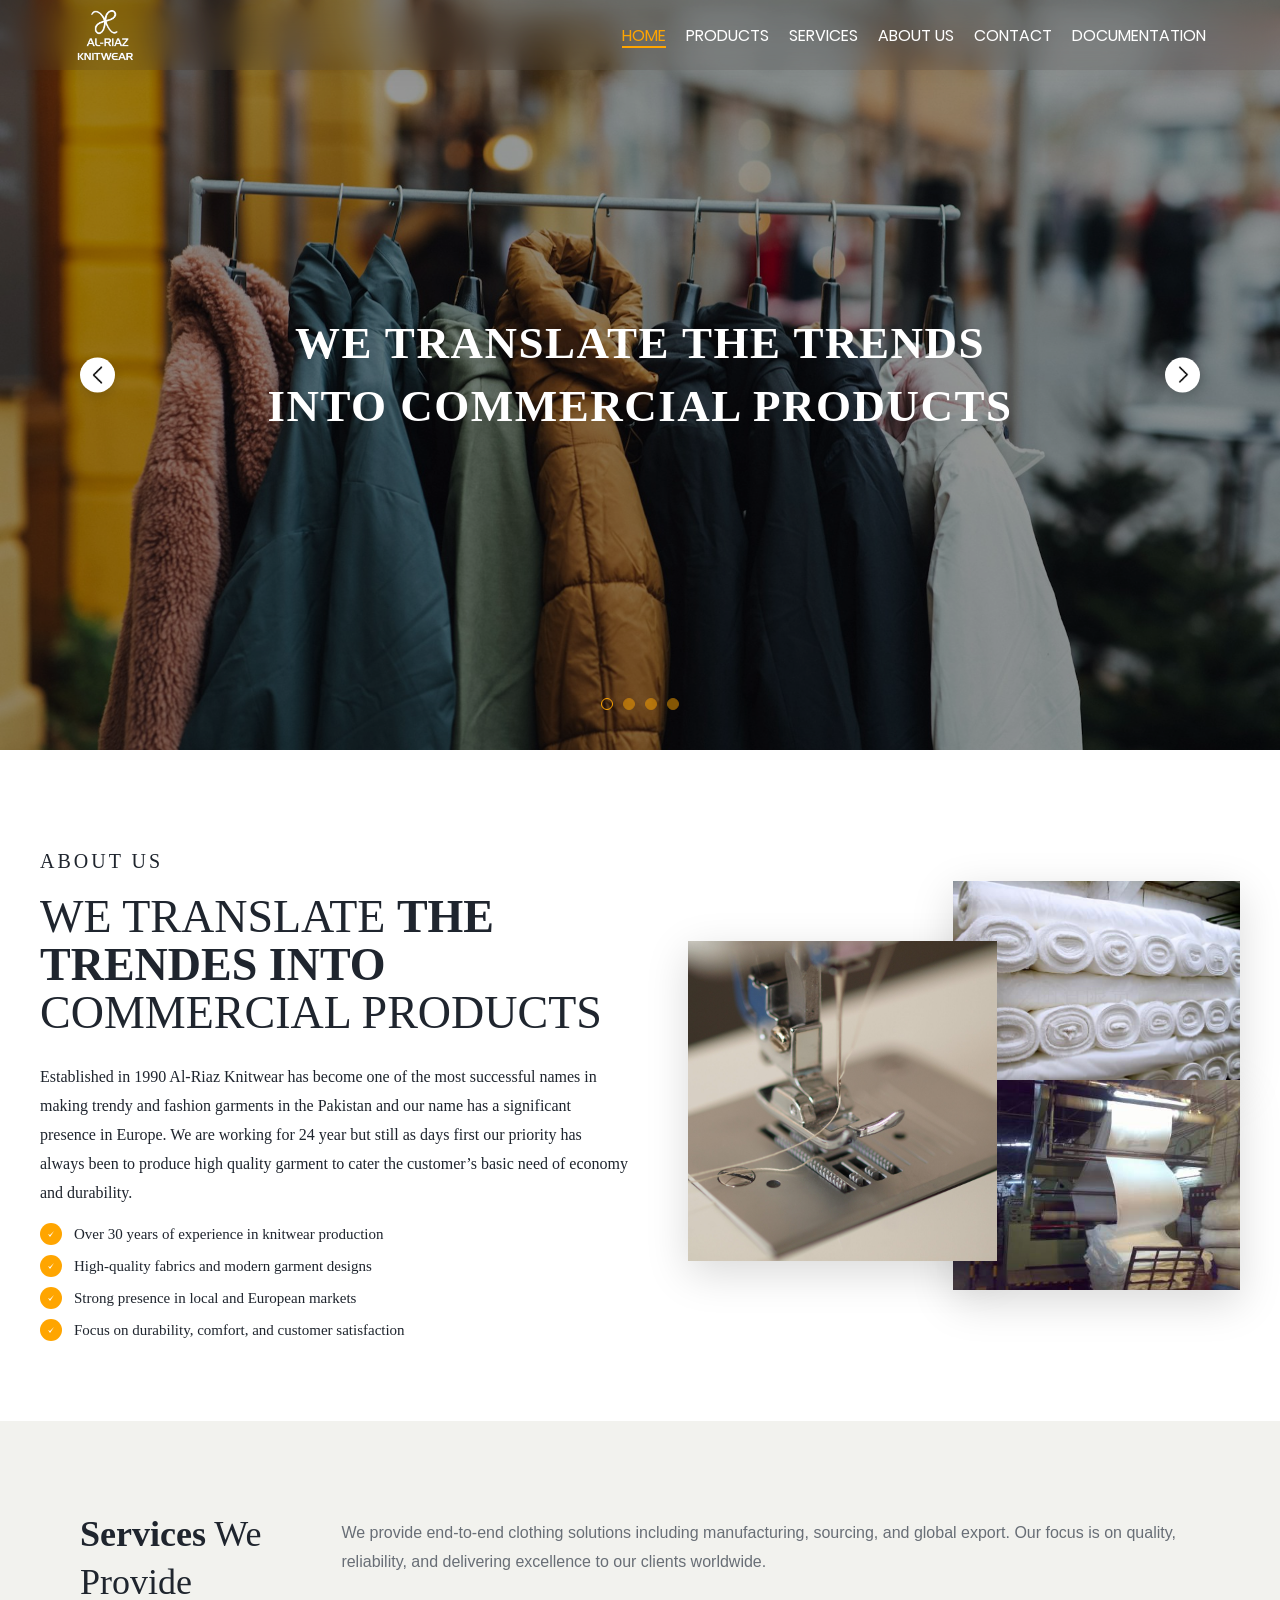
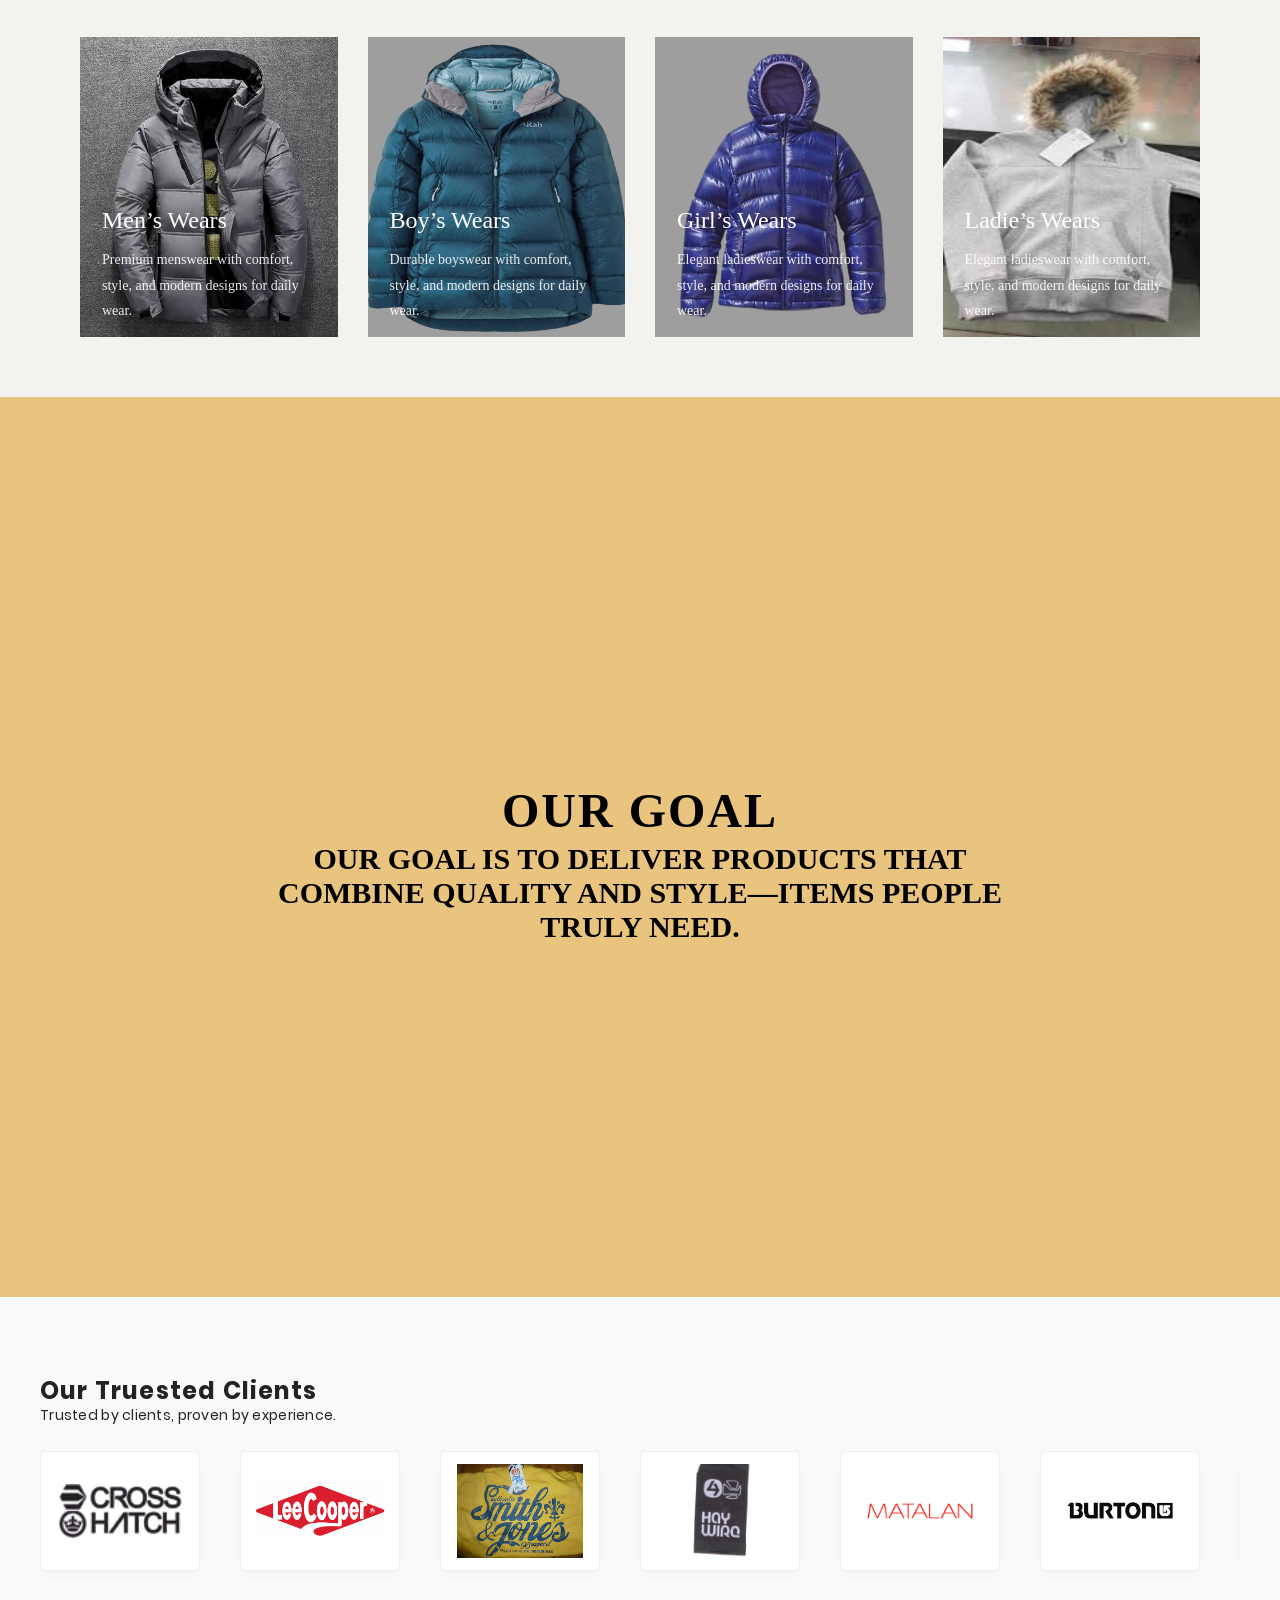
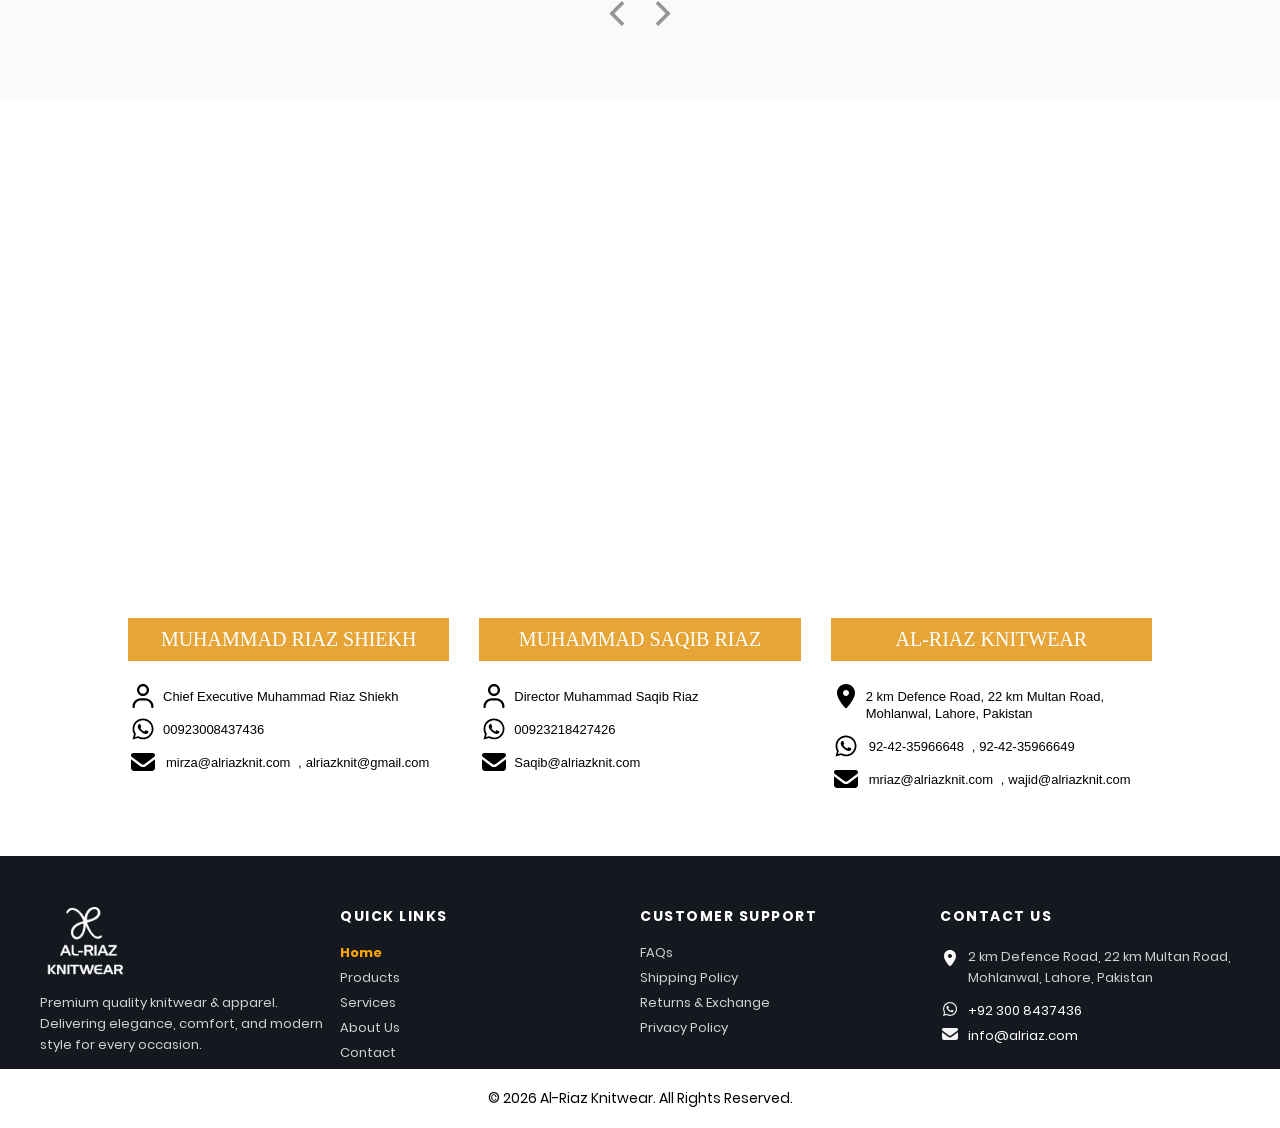
==== commit d3119540: "mobile screen header changing" ====
--- a/index.html
+++ b/index.html
@@ -24,7 +24,9 @@
   <a href="#contact" class="nav-link">Contact</a>
 
   <div class="nav-item dropdown">
-    <a href="#" class="nav-link dropdown-toggle">Documentation</a>
+    <a href="#" class="nav-link dropdown-toggle">Documentation
+      <img class="Angles-down" src="./assets/svg/angle-down-solid-full.svg" alt="">
+    </a>
     <div class="dropdown-menu">
       <a href="#" onclick="window.open('./Pdf/Smeta Audit Report of Al-Riaz Knitwear (Pvt.) Limited-2015.pdf')">Sedex Report</a>
       <a href="#">Sedex Report Online</a>
@@ -34,6 +36,7 @@
 </nav>
   </div>
 </header>
+<div class="nav-overlay" id="navOverlay"></div>
 <body>
  <div class="simple-carousel" id="home">
     <div class="carousel-slide">
@@ -202,8 +205,8 @@
 
   <div class="hero-content">
     <h4>OUR GOAL</h4>
-    <h3>The goal was to meet demand for a brand that combined both quality and style.Our team is committed to make and supply products that people don't just want but need.</h3>
-  </div>
+    <h3>Our goal is to deliver products that combine quality and style—items people truly need.</h3> 
+   </div>
 </section>
 <!-- --OUR-GOAL--SECTION--EnD-- -->
 
@@ -436,6 +439,29 @@
   }
 });
 </script> -->
+
+<!-- --BODY--BLUER-- -->
+<script>
+  const overlay = document.getElementById('navOverlay');
+
+// menu open hone par
+document.getElementById('menuToggle').addEventListener('click', function() {
+  document.getElementById('mainNav').classList.add('show');
+  overlay.classList.add('active');  // ✅ overlay on
+});
+
+// menu close hone par
+document.getElementById('closeMenu').addEventListener('click', function() {
+  document.getElementById('mainNav').classList.remove('show');
+  overlay.classList.remove('active');  // ✅ overlay off
+});
+
+// overlay click par bhi band ho
+overlay.addEventListener('click', function() {
+  document.getElementById('mainNav').classList.remove('show');
+  overlay.classList.remove('active');  // ✅ overlay click se band
+});
+</script>
 <script>
   const dropdowns = document.querySelectorAll('.nav-item.dropdown');
 
--- a/css/index.css
+++ b/css/index.css
@@ -38,6 +38,7 @@
   scroll-behavior: smooth;
 } */
 /* parent */
+
 .dropdown {
   position: relative;
 }
@@ -67,36 +68,44 @@
   text-decoration: none;
   color: black;
   font-size: 13px;
-  border-bottom: 1px solid transparent; /* 👈 important */
-  transition: all 0.3s ease;
-}
-
-/* hover → sirf line */
-
-/* show dropdown */
+  border-bottom: 1px solid red;
+  border-bottom: 1px solid #ddd;
+  position: relative;
+}
 .dropdown:hover .dropdown-menu {
   opacity: 1;
   visibility: visible;
-  transform: translateY(0);
+  color: orange;
 }
 .dropdown-menu a {
   position: relative;
 }
-
+.Angles-down{
+  display:none;
+}
 .dropdown-menu a::after {
   content: "";
   position: absolute;
-  left: 0;
+  left: 12px;
   bottom: 5px;
   width: 0;
   height: 2px;
-  background: orange;
+  display: none;
+  /* background: orange; */
   transition: width 0.3s ease;
 }
 
-.dropdown-menu a:hover::after {
-  width: 100%;
-}
+.dropdown-menu a:hover {
+  color: orange;
+  /* width: 100%; */
+}
+/* .dropdown-menu::after {
+  transform-origin: right;
+}
+.dropdown-menu:hover::after {
+  transform-origin: left;
+} */
+
 /* .show-dropdown {
   opacity: 1 !important;
   visibility: visible !important;
@@ -116,6 +125,8 @@
   display: flex;
   transition: transform 0.3s ease,top 0.3s ease;
   box-shadow: 0 4px 20px rgba(0, 0, 0, 0.06);
+  padding: 0px 50px;
+
 }
 .header.scrolled {
   /* padding: 8px 0px; */
@@ -163,7 +174,7 @@
   font-weight: 400;
   display: flex;
   gap: 20px;
-  align-items: center;
+  /* align-items: center; */
   text-transform: uppercase;
   justify-content: flex-end;
   flex: 1;
@@ -248,6 +259,9 @@
   }
 }
 @media (min-width: 768px) and (max-width: 1024px) {
+  .header{
+    padding: 0px 0px;
+  }
   .nav {
     gap: 10px;
   }
@@ -257,28 +271,37 @@
     left: 20px;
   }
 }
-/* Mobile / Tablet */
 @media (max-width: 768px) {
-   .dropdown:hover .dropdown-menu {
+  .Angles-down{
+  display:inline-block;
+  height:20px;
+  /* height: 14px; */
+  transition: transform 0.3s ease
+}
+.nav-item.dropdown.active .Angles-down {
+    transform: rotate(180deg);         /* ✅ arrow upar ho jaye */
+  }
+  .header{
+    padding: 0px 10px;
+    /* position: relative; */
+    z-index: 2001;  
+  }
+  .dropdown:hover .dropdown-menu {
     opacity: 1;
     visibility: visible;
     transform: translateY(0);
   }
-
   .dropdown-menu {
     display: none;
     flex-direction: column;
-    min-width: 50%;
-    /* width: 30%; */
-    background: #fff;
+    width: 100%;
+    background: transparent;
     margin-top: 5px;
-    margin-left: 25%;
-    box-shadow: 0 5px 15px rgba(0,0,0,0.1);
-    border-radius: 5px;
     overflow: hidden;
     padding: 0;
-  }
-
+    box-shadow:none;
+    
+  }
   .nav-item.dropdown {
     align-self: center;
     margin: 10px 0;
@@ -287,46 +310,37 @@
     flex-direction: column;
     position: relative;
   }
-
   .nav-item.dropdown.active .dropdown-menu {
     display: flex;
   }
-
   .dropdown-menu a {
-    text-align: center;
-    padding: 10px 0;
+    
+    padding: 15px 15px;
     border-bottom: 1px solid #ddd;
   }
-
   .dropdown-menu a:last-child {
     border-bottom: none;
   }
-  .nav-link:hover::after {
-  /* width: 207px;  */
-  left:0px;
-}
-.nav-link.active::after {
- /* width: 210px; */
-  left:0px;
- 
-}
-   .header-main {
-  display: flex;
-  width: 100%;
-  /* padding: 10px 10px; */
-}
-
-.logo img { 
- width: 110px;
- margin-top: 12px;
- left: 0;
-}
+  .header-main {
+    display: flex;
+    width: 100%;
+  }
+  .logo img { 
+    width: 110px;
+    margin-top: 12px;
+    left: 0;
+  }
+  .nav-link.dropdown-toggle{
+    border: none;
+    display: flex;
+     padding: 0;
+     gap: 110px;
+  }
   .menu-toggle {
-     display: block;
+    display: block;
     font-size: 26px;
     background: none;
     border: none;
-    margin-right: auto;
     cursor: pointer;
     color: white;
     position: absolute;
@@ -334,86 +348,89 @@
     padding: 0;
     line-height: 1;
   }
-
   .nav {
-
-   align-items: flex-start;
-    position: absolute;
-    top: -100%;
-    left: 0;
-    width: 100%;
-    height: 450px;
-    /* height:auto; */
-    /* background: rgba(71, 70, 70, 0.637); */
+    display: flex;             
+    justify-content: flex-start;
+    position: fixed;
+    top: 0;
+    right: -100%;            
+    width: 260px;
+    height: 100vh;            
     background: white;
+    color: black;
     flex-direction: column;
-    box-shadow: 4px 0 15px rgba(0, 0, 0, 0.15);
-    transition: left 0.3s ease;
+    padding: 0 0px;
+    box-shadow: -4px 0 15px rgba(0,0,0,0.15);
+    transition: right 0.3s ease;
     z-index: 2000;
-    opacity: 0;
-    pointer-events: none;
-  }
-
+    overflow-y: auto; 
+    overflow-x: hidden; 
+    gap: 0;       
+  }
   .nav.show {
-    opacity: 1;
-    pointer-events: auto;
-  }
-
+    right: 0;                
+  }
   .nav-link {
-     font-size: 14px;
+    font-size: 14px;
     font-family: poppins;
     text-decoration: none;
     color: #222;
     display: flex;
-    margin: auto;
+    align-items: end;
+    justify-content: start;
+    width: 100%;
+    /* ✅ height: 100% removed — yahi space ka cause tha */
+    border-bottom: 1px solid #b8b5b5;
+    padding: 12px 10px;
+  }
+  .nav-link::after {
+  background-color: unset;
+ 
+}
+  .close-btn {
+    display: flex;
     align-items: center;
-    justify-content: center;
+    justify-content: flex-end;
+    font-weight: 100;
+    font-size: 30px;
     width: 100%;
-    border-bottom: 1px solid #b8b5b5;
-  }
-
-  .close-btn {
+    padding: 8px 10px;
+    margin: 0;
+    color: black;
+    cursor: pointer;
+    background: none;
+    border: none;
+    line-height: 1;
+    opacity: 0.9;
+  }
+  .nav-overlay {
+  display: none;
+  position: fixed;
+  top: 0;
+  left: 0;
+  width: 100%;
+  height: 100%;
+  background: rgba(0, 0, 0, 0.5);
+  backdrop-filter: blur(3px);    /* ✅ blur effect */
+  z-index: 1999;                 /* ✅ nav se ek kam */
+  transition: opacity 0.3s ease;
+}
+
+.nav-overlay.active {
   display: block;
-  font-weight: 100;        /* ← thin */
-  font-size: 30px;
-  margin-left: 92%;
-  margin-top: 85px;
-  color: black;
-  cursor: pointer;
-  background: none;
-  border: none;
-  line-height: 1;
-  opacity: 0.9;           
 }
 }
 @media (max-width: 430px) {
+  .nav-link.dropdown-toggle {
+    gap: 49px;
+  }
+   .header{
+    padding: 0px 0px;
+  }
   .nav{
-    gap:0;
-  }
-  .close-btn {
-    margin-left: 88%;
-    margin-top: 80px;
-  }
-
-  .nav-item.dropdown {
-    align-self: center;
-    width: 100%;
-    display: flex;
-    flex-direction: column;
-    position: relative;
-  }
-  .dropdown-menu {
-    min-width: 70%;
-    margin-left: 15%;
-  }
-
-  .nav-item.dropdown.active .dropdown-menu {
-    display: flex;
-  }
-
-  .dropdown-menu a {
-    padding: 3px 0;
-  }
+    width: 200px;
+  }
+  
 }
 /* Background---Image ---STart */
 .carousel-main {
@@ -489,8 +506,8 @@
   content: "";
   position: absolute;
   inset: 0;
-  background: inherit; /* ← parent ka background-image le lega */
-  filter: brightness(0.6) contrast(1); /* ← sirf yahan filter */
+  background: inherit; 
+  filter: brightness(0.6) contrast(1);
   z-index: 0;
 
 }
@@ -510,7 +527,7 @@
 }
 .text-wrapper {
   position: absolute;   
-  top: 5%;           
+  top: 50%;           
   left: 50%;           
   transform: translate(-50%, -50%); 
   width: 90%;           
@@ -621,7 +638,7 @@
     margin-top: 0px;
   }
   .text-wrapper {
-  margin: 25% auto;
+  margin: 0 auto;
 }
 }
 @media (max-width: 1024px) {
@@ -634,7 +651,7 @@
     margin-top: 0px;
   }
   .text-wrapper {
-  margin: 33% auto;
+  margin: 1% auto;
 }
   .prev,
   .next {
@@ -653,7 +670,7 @@
     margin-top: 0px;
   }
   .text-wrapper {
-  margin: 35% auto;
+  margin: -9% auto;
 }
   .prev,
   .next {
@@ -673,7 +690,7 @@
     height: 620px;
   }
   .text-wrapper {
-  margin: 75% auto;
+  margin: -18% auto;
 }
   .first-text {
     font-size: 25px;
@@ -681,7 +698,7 @@
 
   .simple-carousel {
     /* margin: 60px auto; */
-    height: 520px;
+    height: 620px;
     margin-top: 0px;
   }
   .banner {
@@ -866,7 +883,7 @@
 
 .img-card {
   position: absolute;
-  border-radius: 4px;
+  /* border-radius: 4px; */
   overflow: hidden;
   box-shadow: 0 12px 40px rgba(0, 0, 0, 0.15);
   transition:
@@ -902,11 +919,18 @@
 .img-card.bottom-right {
   bottom: 0;
   right: 0;
-  width: 44%;
+  width: 52%;
   height: 210px;
 }
 
 /* ── RESPONSIVE ── */
+@media (min-width: 1404px) {
+  .about-section {
+  
+  padding: auto 0px;
+ 
+}
+}
 @media (max-width: 1024px) {
   .about-section {
     gap: 30px;
@@ -1028,7 +1052,7 @@
   font-weight: 400;
   line-height: 26.4px;
   color: #fff;
-  /* margin-bottom: 8px; */
+  margin-bottom: 8px;
 }
 .card-text p {
   font-size: 14px;
@@ -1036,10 +1060,10 @@
   color: rgba(255, 255, 255, 0.9);
   
 }
-.card-text h3,
+/* .card-text h3,
 .card-text p {
-  margin: 2px;   
-}
+  margin: 20px;   
+} */
 .service-card {
   opacity: 0;
   transform: scale(0.9);
@@ -1062,6 +1086,18 @@
 .service-card:nth-child(2).show { animation-delay: 0.2s; }
 .service-card:nth-child(3).show { animation-delay: 0.3s; }
 .service-card:nth-child(4).show { animation-delay: 0.4s; }
+@media (min-width: 1440px) {
+     .services-section {
+  max-width: 1800px;
+ 
+}
+.services-header h2{
+  font-size: 40px;
+}
+.services-header p{
+  font-size: 25px;
+}
+}
 @media (max-width: 1024px) {
   .services-section {
     padding: 60px 35px;
@@ -1129,7 +1165,7 @@
 /* Content */
 .hero-content {
   position: relative;
-  color: white;
+  color: black;
   z-index: 2;
   max-width: 800px;
 }
@@ -1141,8 +1177,9 @@
 }
 
 .hero-content h3 {
-  font-size: 20px;
+  font-size: 30px;
   margin-top: -60px;
+  text-transform: uppercase;
 }
 @media (max-width: 768px) {
   .hero-section {
@@ -1239,7 +1276,10 @@
 
 
   .testimonial-section {     
-    padding: 60px 160px; 
+    /* padding: 60px 160px; */
+  max-width: 1200px;
+  margin: 0 auto;
+  padding: 60px 0px; 
   }
   .header1 h2 {
   color: rgb(35, 35, 35);
@@ -1319,8 +1359,9 @@
 
 /* <!-- --Contact-US--SECTION--Start--> */
 .contact-section {
-  padding: 60px 0px;
-  background: #f2f2ee;
+  padding: 0px 0px;
+  padding-bottom: 60px;
+  background: white;
 }
 .contact-text {
   font-family: "Open Sans";
@@ -1336,7 +1377,7 @@
 }
 iframe {
   width: 100%;
-  height: 400px;
+  height: 500px;
   border: none;
 }
 .contact-container {
@@ -1498,7 +1539,7 @@
   .map-container {
     width: 100%;
     height: auto;
-    padding: 0px 15px;
+    padding: 0px 0px;
   }
   .contact-container {
     width: auto;
@@ -1534,7 +1575,7 @@
     align-items: flex-start;
   }
   .contact-section {
-    padding: 30px 20px;
+    padding: 30px 0px;
   }
   .map-container {
     height: auto;
@@ -1770,7 +1811,7 @@
   .footer-col {
     padding: 0;
     border-bottom: 1px solid rgba(255,255,255,0.08); /* ← cols alag dikhein */
-    padding-bottom: 20px;
+    /* padding-bottom: 20px; */
   }
 
   .footer-col:last-child {
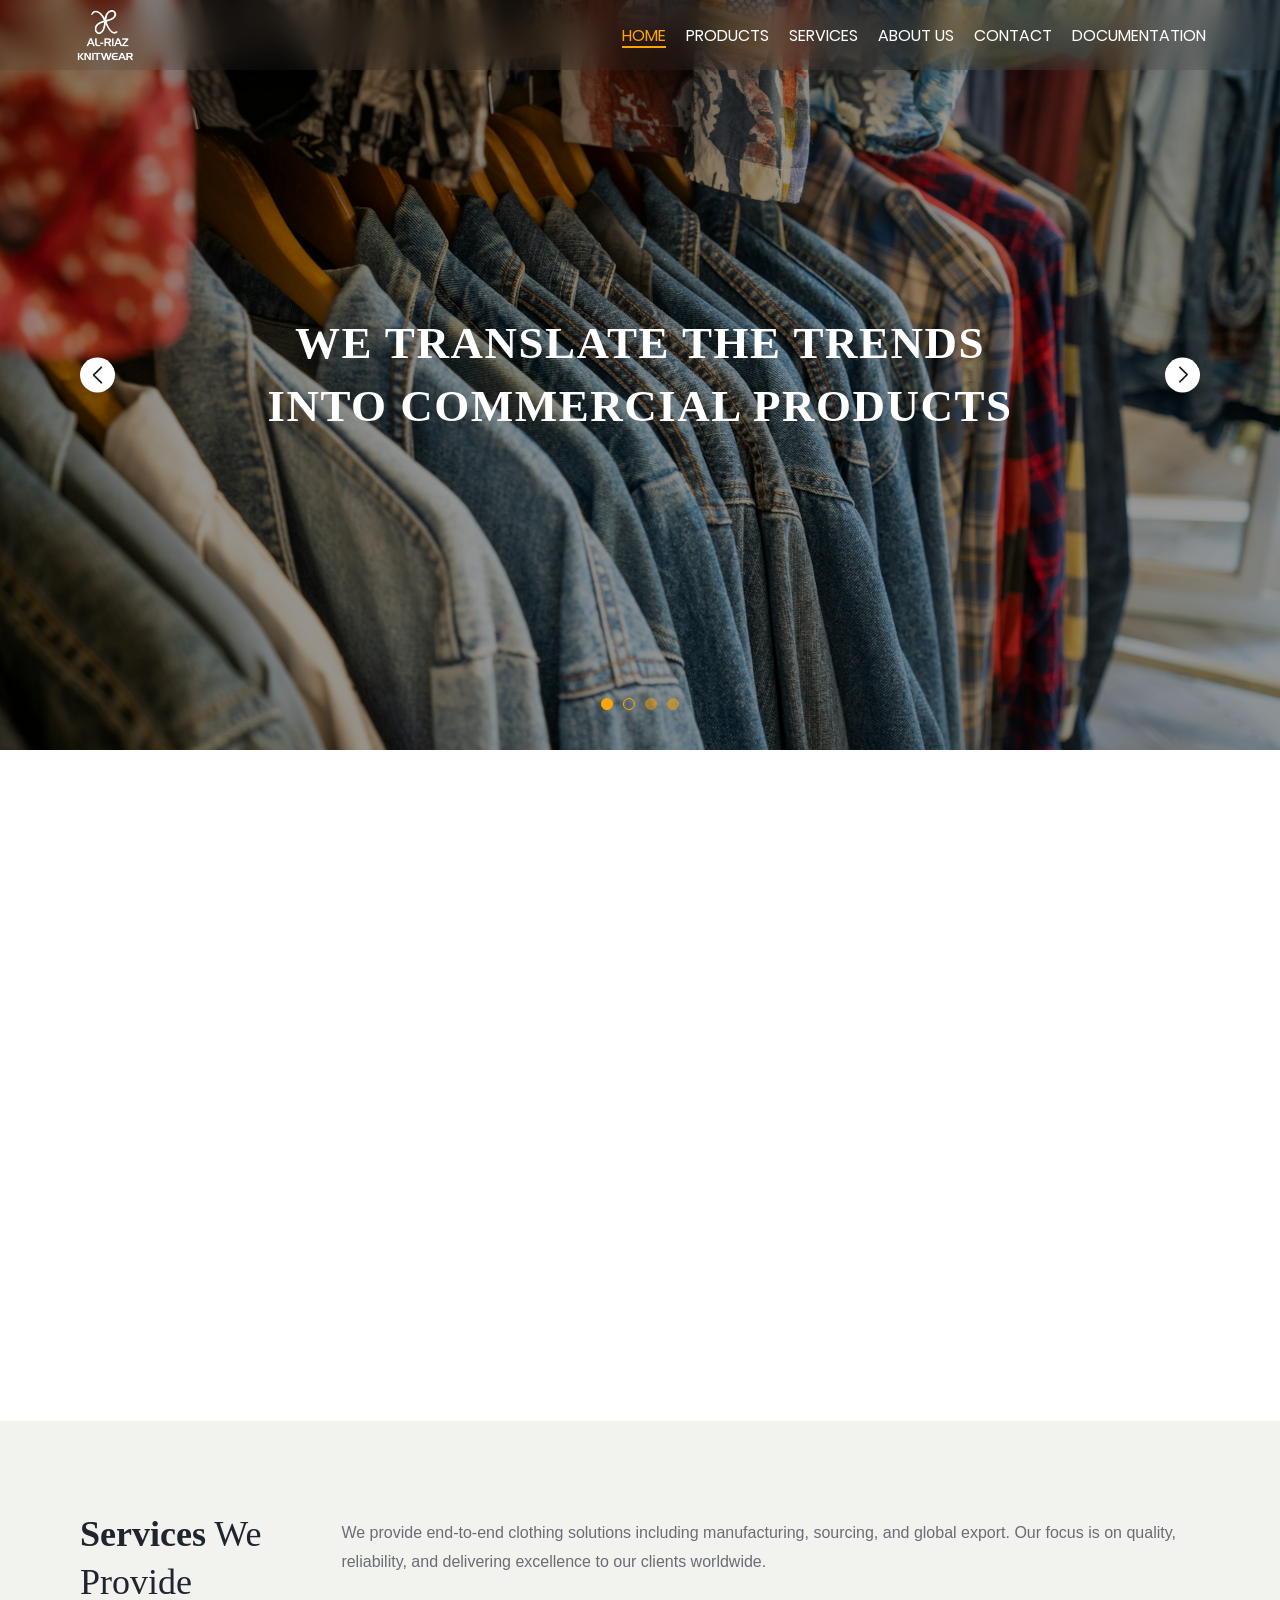
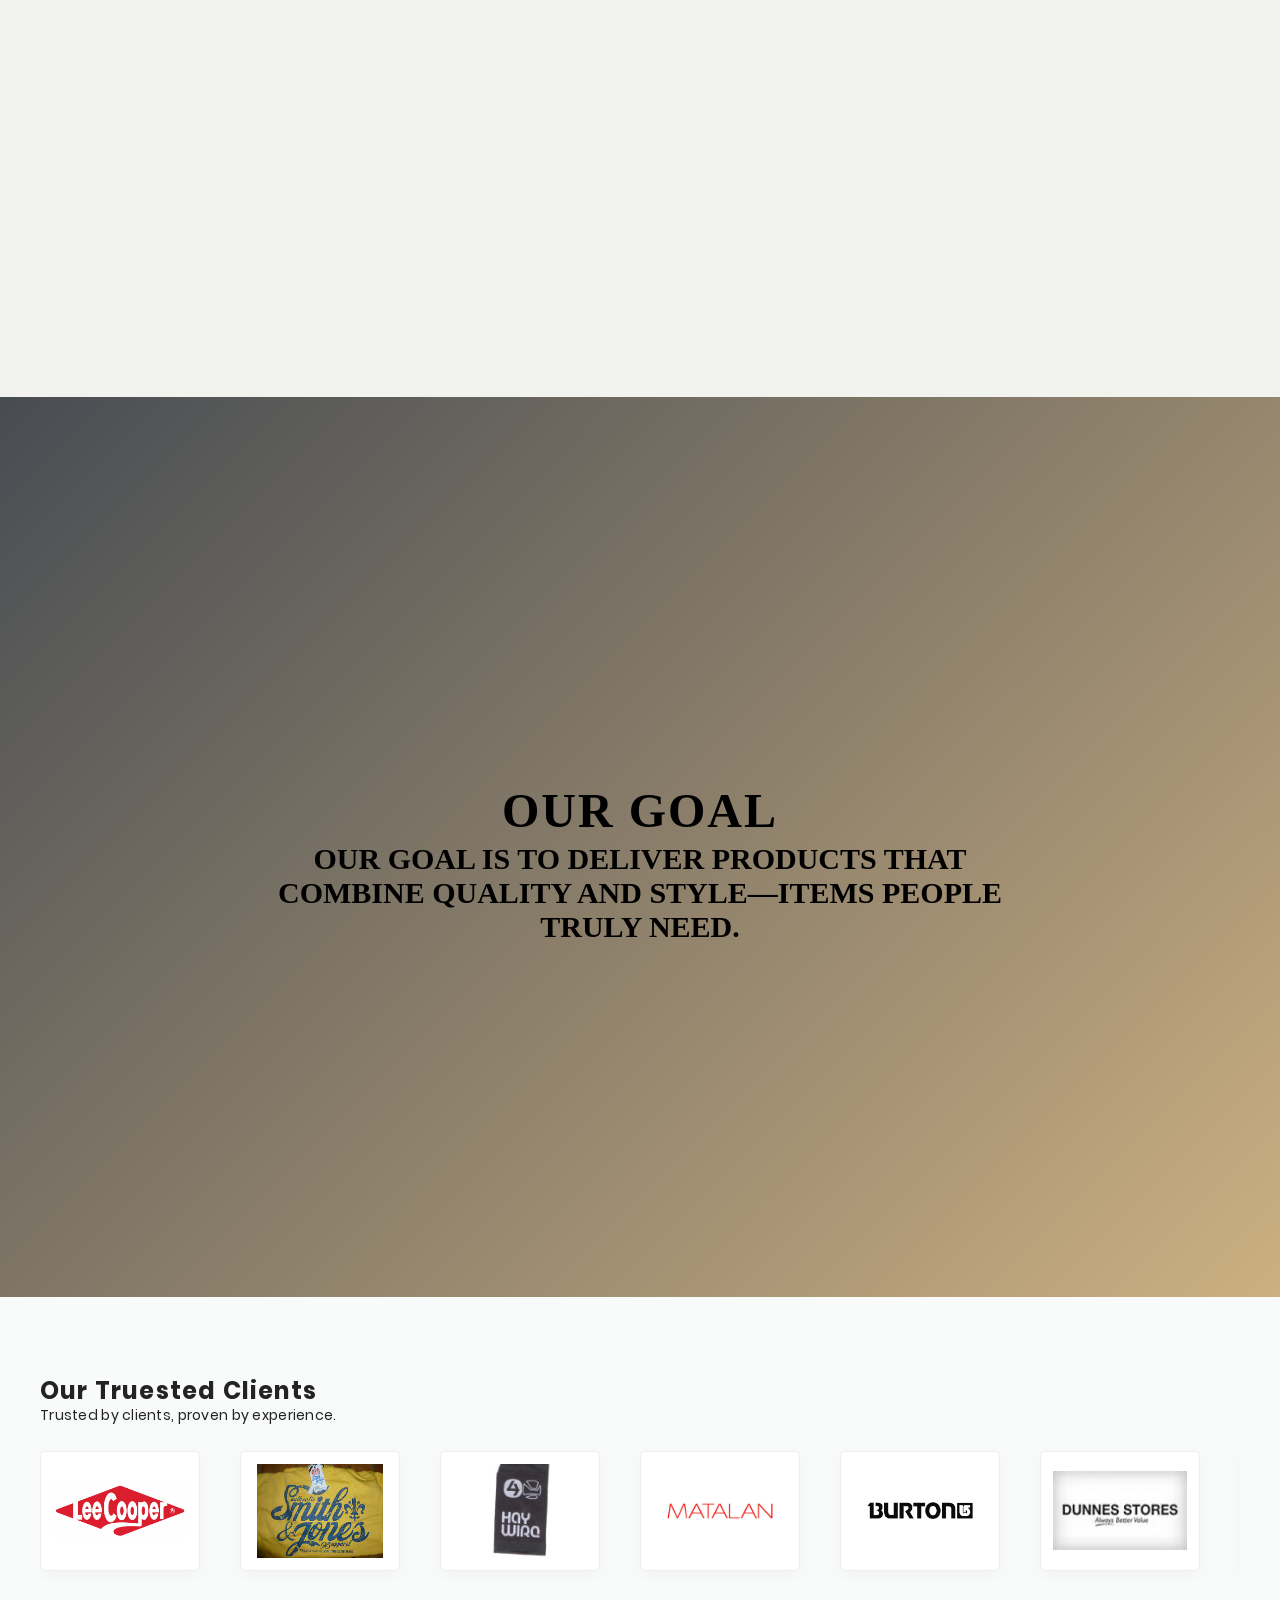
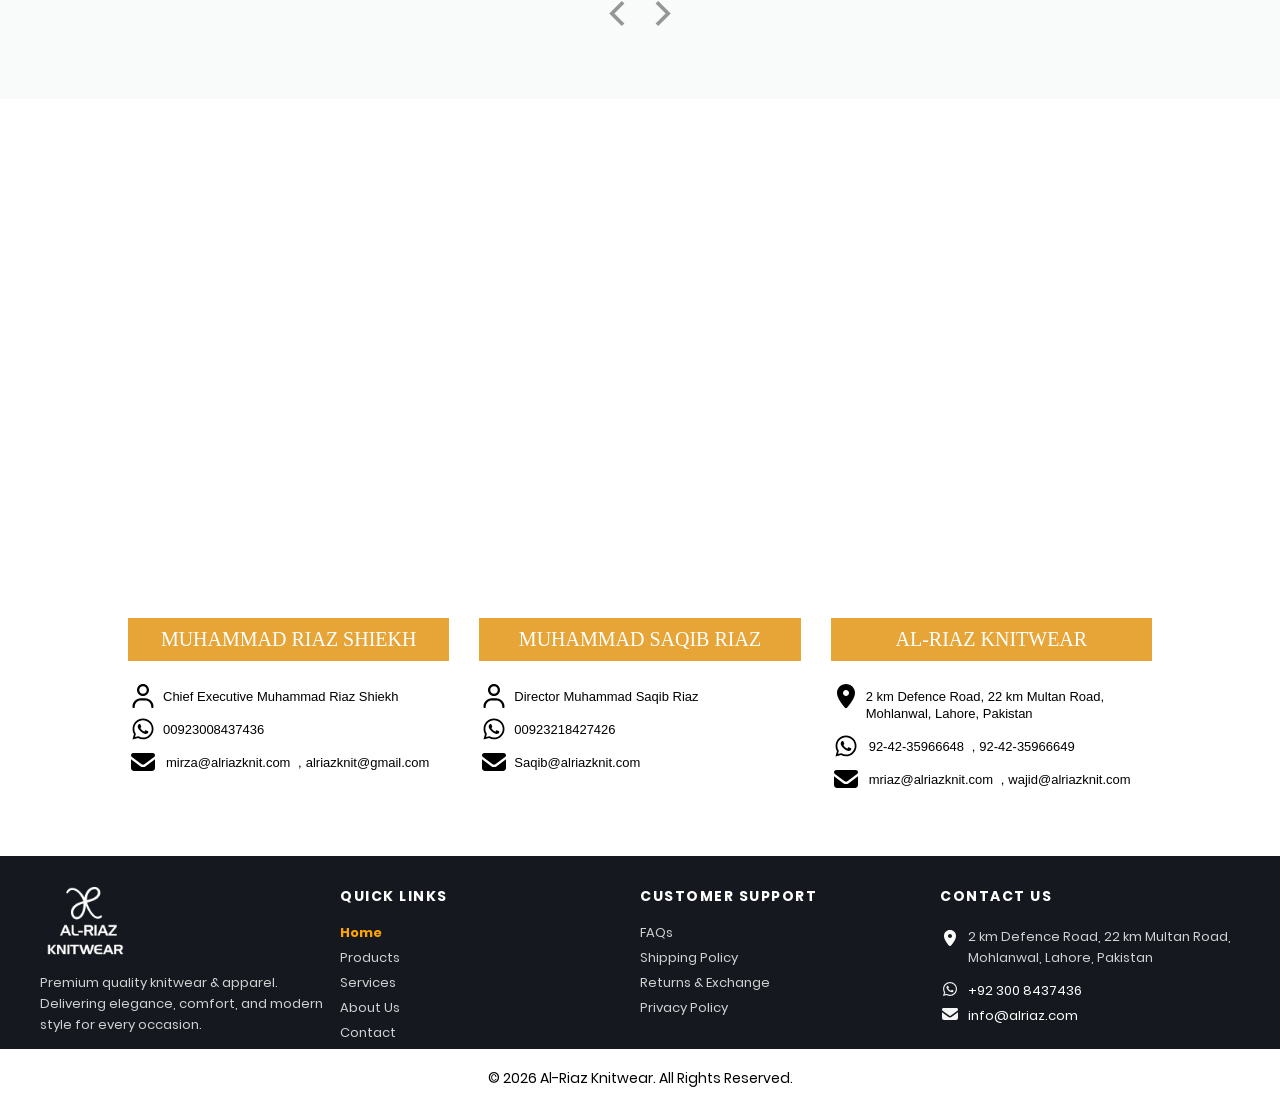
==== commit 1086df76: "body filter apply" ====
--- a/index.html
+++ b/index.html
@@ -417,51 +417,38 @@
 </body>
 
 <!-- Header-heading-script --Start-->
- <!-- DROP-DOWN--OPEN-CLOSE -->
-<!-- <script>
-const dropdowns = document.querySelectorAll('.nav-item.dropdown');
-
-dropdowns.forEach(dropdown => {
-  const toggle = dropdown.querySelector('.dropdown-toggle');
-  toggle.addEventListener('click', e => {
-    e.preventDefault();
-    dropdown.classList.toggle('active'); 
-  });
-});
-</script>
-<script>
-  document.addEventListener('click', function(e) {
-  const nav = document.querySelector('.nav');
-  const menuToggle = document.querySelector('.menu-toggle');
-
-  if (!nav.contains(e.target) && !menuToggle.contains(e.target)) {
-    nav.classList.remove('show');
-  }
-});
-</script> -->
-
 <!-- --BODY--BLUER-- -->
 <script>
   const overlay = document.getElementById('navOverlay');
+  const mainNav = document.getElementById('mainNav');
+  const menuToggleBtn = document.getElementById('menuToggle');
+  const closeMenuBtn = document.getElementById('closeMenu');
+
+  function closeMobileNav() {
+    mainNav.classList.remove('show');
+    overlay.classList.remove('active');
+  }
 
 // menu open hone par
-document.getElementById('menuToggle').addEventListener('click', function() {
-  document.getElementById('mainNav').classList.add('show');
+menuToggleBtn.addEventListener('click', function() {
+  mainNav.classList.add('show');
   overlay.classList.add('active');  // ✅ overlay on
 });
 
 // menu close hone par
-document.getElementById('closeMenu').addEventListener('click', function() {
-  document.getElementById('mainNav').classList.remove('show');
+closeMenuBtn.addEventListener('click', function() {
+  mainNav.classList.remove('show');
   overlay.classList.remove('active');  // ✅ overlay off
 });
 
 // overlay click par bhi band ho
 overlay.addEventListener('click', function() {
-  document.getElementById('mainNav').classList.remove('show');
+  mainNav.classList.remove('show');
   overlay.classList.remove('active');  // ✅ overlay click se band
 });
 </script>
+
+ <!-- DROP-DOWN--OPEN-CLOSE -->
 <script>
   const dropdowns = document.querySelectorAll('.nav-item.dropdown');
 
@@ -484,7 +471,7 @@
   const navLinks = document.querySelectorAll('.nav-link:not(.dropdown-toggle)');
   navLinks.forEach(link => {
     link.addEventListener('click', function() {
-      document.querySelector('.nav').classList.remove('show');
+      closeMobileNav();
       dropdowns.forEach(d => d.classList.remove('active'));
     });
   });
@@ -493,7 +480,7 @@
   const dropdownLinks = document.querySelectorAll('.dropdown-menu a');
   dropdownLinks.forEach(link => {
     link.addEventListener('click', function() {
-      document.querySelector('.nav').classList.remove('show');
+      closeMobileNav();
       dropdowns.forEach(d => d.classList.remove('active'));
     });
   });
@@ -506,7 +493,7 @@
     dropdowns.forEach(d => d.classList.remove('active'));
 
     if (!nav.contains(e.target) && !menuToggle.contains(e.target)) {
-      nav.classList.remove('show');
+      closeMobileNav();
     }
   });
 </script>
@@ -577,10 +564,11 @@
 
     menuToggle.addEventListener("click", () => {
       nav.classList.add("show");
+      overlay.classList.add("active");
     });
 
     closeMenu.addEventListener("click", () => {
-      nav.classList.remove("show");
+      closeMobileNav();
     });
   </script>
 <!-- Header-heading-script --End-->
@@ -715,7 +703,7 @@
 
 
 <!-- --SERVICE--SECTION--START--Seript-- -->
- <script>
+<script>
 document.addEventListener("DOMContentLoaded", () => {
   const cards = document.querySelectorAll(".service-card");
 
@@ -914,4 +902,4 @@
   });
 });
 </script>
-</html>+</html>
--- a/css/index.css
+++ b/css/index.css
@@ -321,6 +321,9 @@
   .dropdown-menu a:last-child {
     border-bottom: none;
   }
+  .nav-link a:last-child {
+    padding:0;
+  }
   .header-main {
     display: flex;
     width: 100%;
@@ -411,8 +414,8 @@
   width: 100%;
   height: 100%;
   background: rgba(0, 0, 0, 0.5);
-  backdrop-filter: blur(3px);    /* ✅ blur effect */
-  z-index: 1999;                 /* ✅ nav se ek kam */
+  backdrop-filter: blur(3px);   
+  z-index: 1999;                
   transition: opacity 0.3s ease;
 }
 
@@ -693,7 +696,7 @@
   margin: -18% auto;
 }
   .first-text {
-    font-size: 25px;
+    font-size: 20px;
   }
 
   .simple-carousel {
@@ -1141,10 +1144,7 @@
 .hero-section {
   height: 100vh;
   background: url("../assets/images/WhatsApp Image 2026-04-05 at 3.02.07 PM.jpeg") center/cover no-repeat;
-
-  /* 🔥 IMPORTANT (parallax effect) */
   background-attachment: fixed;
-
   position: relative;
   display: flex;
   justify-content: center;
@@ -1157,7 +1157,9 @@
   position: absolute;
   width: 100%;
   height: 100%;
-  background: rgba(218, 157, 43, 0.6);
+  /* background: rgba(218, 157, 43, 0.6); */
+  background: linear-gradient(135deg, rgba(14, 20, 28, 0.76), rgba(167, 118, 39, 0.58));
+
   top: 0;
   left: 0;
 }
@@ -1197,6 +1199,119 @@
   
 }
 /* <!-- --OUR-GOAL--SECTION--END-- --> */
+
+/* <!-- --OUR-GOAL--SECTION--REFINED--START-- -->
+.hero-section {
+  overflow: hidden;
+}
+
+.hero-section::before {
+  content: "";
+  position: absolute;
+  inset: 0;
+  background:
+    radial-gradient(circle at 20% 20%, rgba(255, 255, 255, 0.16), transparent 24%),
+    radial-gradient(circle at 80% 70%, rgba(214, 153, 58, 0.18), transparent 28%);
+  z-index: 1;
+  animation: heroGlow 8s ease-in-out infinite;
+}
+
+.overlay {
+  background: linear-gradient(135deg, rgba(14, 20, 28, 0.76), rgba(167, 118, 39, 0.58));
+}
+
+.hero-content {
+  max-width: 840px;
+  padding: 38px 42px;
+  border: 1px solid rgba(255, 255, 255, 0.18);
+  border-radius: 28px;
+  background: rgba(12, 18, 26, 0.22);
+  backdrop-filter: blur(8px);
+  box-shadow: 0 24px 60px rgba(0, 0, 0, 0.24);
+  animation: heroContentRise 1.1s ease both;
+}
+
+.hero-content h4 {
+  margin: 0 0 18px;
+  font-family: poppins, sans-serif;
+  font-size: clamp(16px, 1.4vw, 20px);
+  font-weight: 700;
+  letter-spacing: 0.45em;
+  color: #f2c078;
+  text-transform: uppercase;
+  animation: heroTextReveal 0.9s ease 0.15s both;
+}
+
+.hero-content h3 {
+  margin: 0;
+  font-family: Georgia, "Times New Roman", serif;
+  font-size: clamp(24px, 3.2vw, 40px);
+  font-weight: 600;
+  line-height: 1.28;
+  text-transform: none;
+  color: #ffffff;
+  text-shadow: 0 10px 30px rgba(0, 0, 0, 0.32);
+  animation: heroTextReveal 0.9s ease 0.3s both;
+}
+
+@keyframes heroContentRise {
+  from {
+    opacity: 0;
+    transform: translateY(38px) scale(0.96);
+  }
+  to {
+    opacity: 1;
+    transform: translateY(0) scale(1);
+  }
+}
+
+@keyframes heroTextReveal {
+  from {
+    opacity: 0;
+    transform: translateY(24px);
+  }
+  to {
+    opacity: 1;
+    transform: translateY(0);
+  }
+}
+
+@keyframes heroGlow {
+  0%,
+  100% {
+    transform: scale(1);
+    opacity: 1;
+  }
+  50% {
+    transform: scale(1.04);
+    opacity: 0.85;
+  }
+}
+
+@media (max-width: 768px) {
+  .hero-content {
+    margin: 0 20px;
+    padding: 28px 22px;
+    border-radius: 22px;
+  }
+
+  .hero-content h4 {
+    letter-spacing: 0.28em;
+  }
+}
+
+@media (max-width: 430px) {
+  .hero-content {
+    margin: 0 16px;
+    padding: 24px 18px;
+  }
+
+  .hero-content h3 {
+    font-size: 20px;
+    line-height: 1.45;
+  }
+} */
+/* <!-- --OUR-GOAL--SECTION--REFINED--END-- --> */
 
  /* <!-- --WHITE--BUTTON--SLIDER--Start--> */
 
@@ -1617,12 +1732,13 @@
 .footer {
   background: rgb(21, 25, 31);
   color: white;
-  padding-top: 50px;
+  padding-top: 30px;
   font-family: poppins;
 }
 
 .footer-container {
   max-width: 1200px;
+  /* height: 200px; */
   margin: auto;
   display: grid;
   grid-template-columns: repeat(4, 1fr);
@@ -1850,4 +1966,4 @@
     padding: 8px 15px;
     margin-bottom: 0;
   }
-}+}
